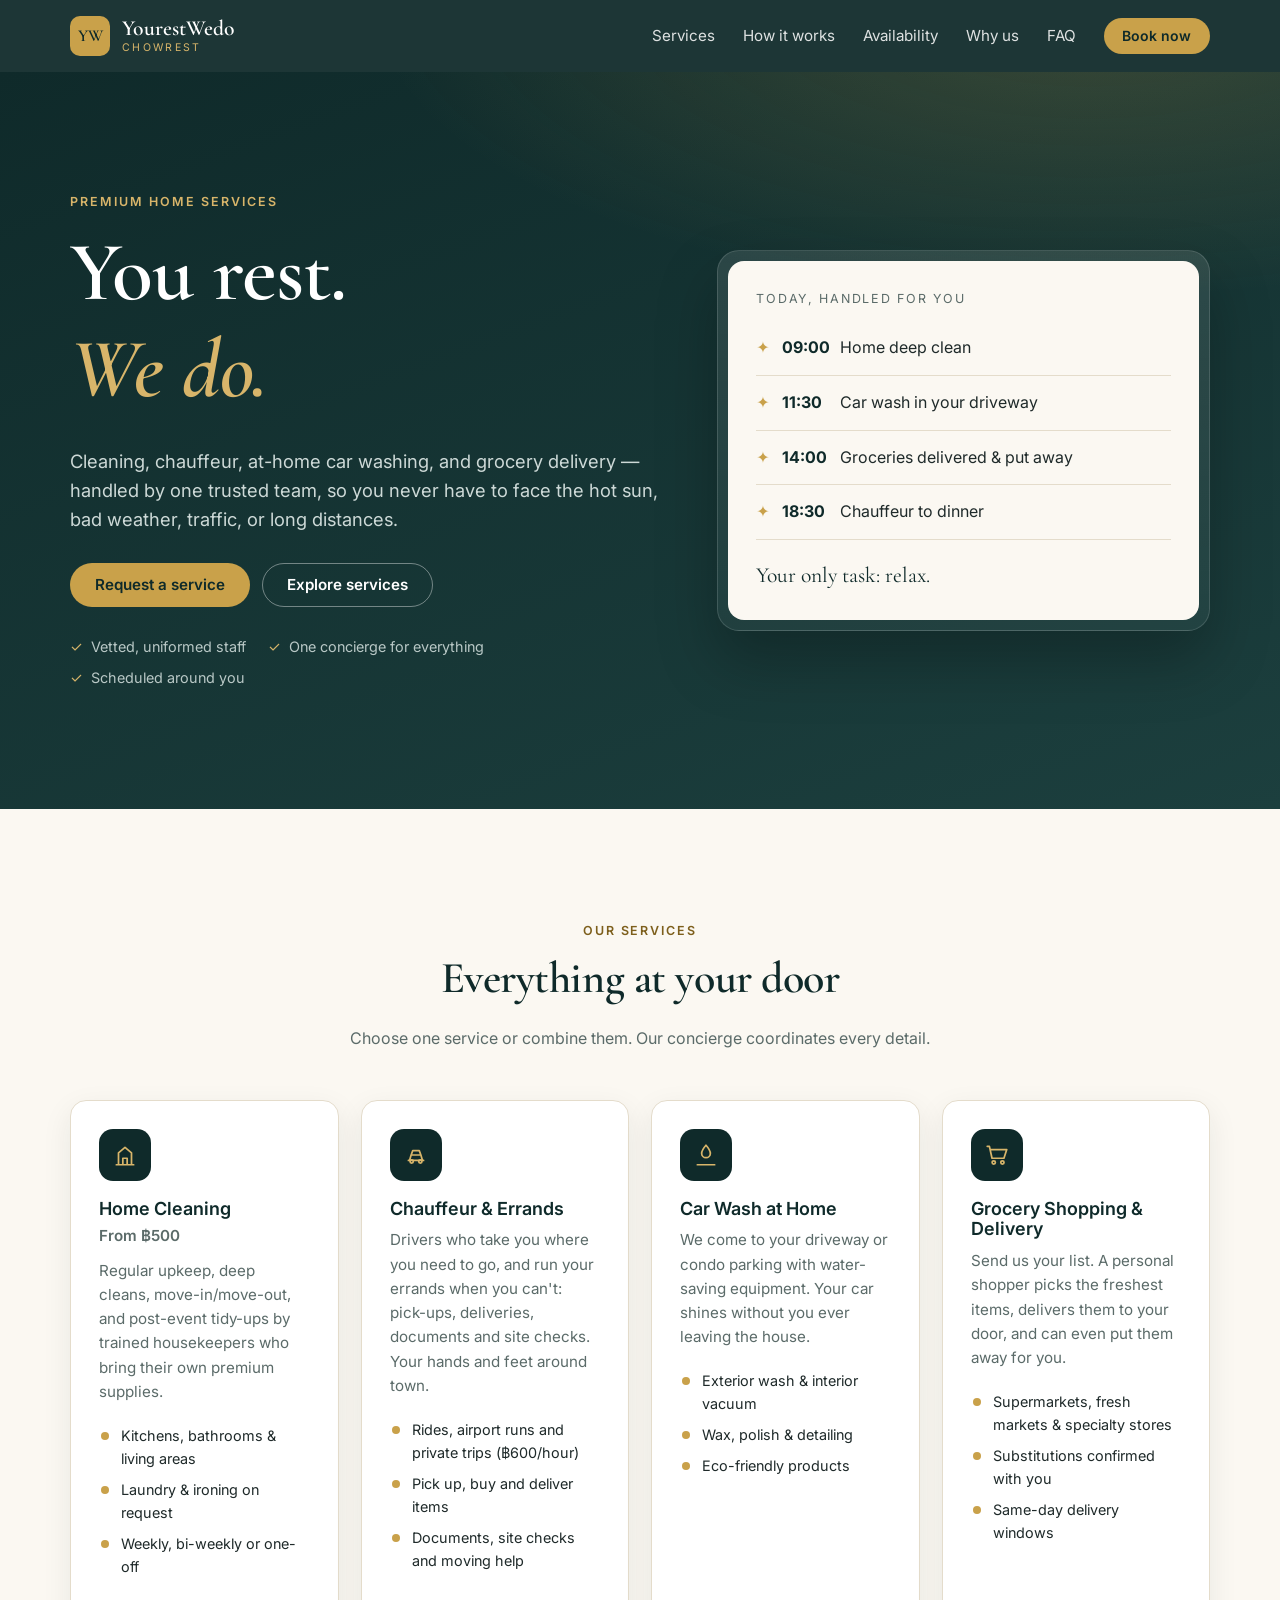
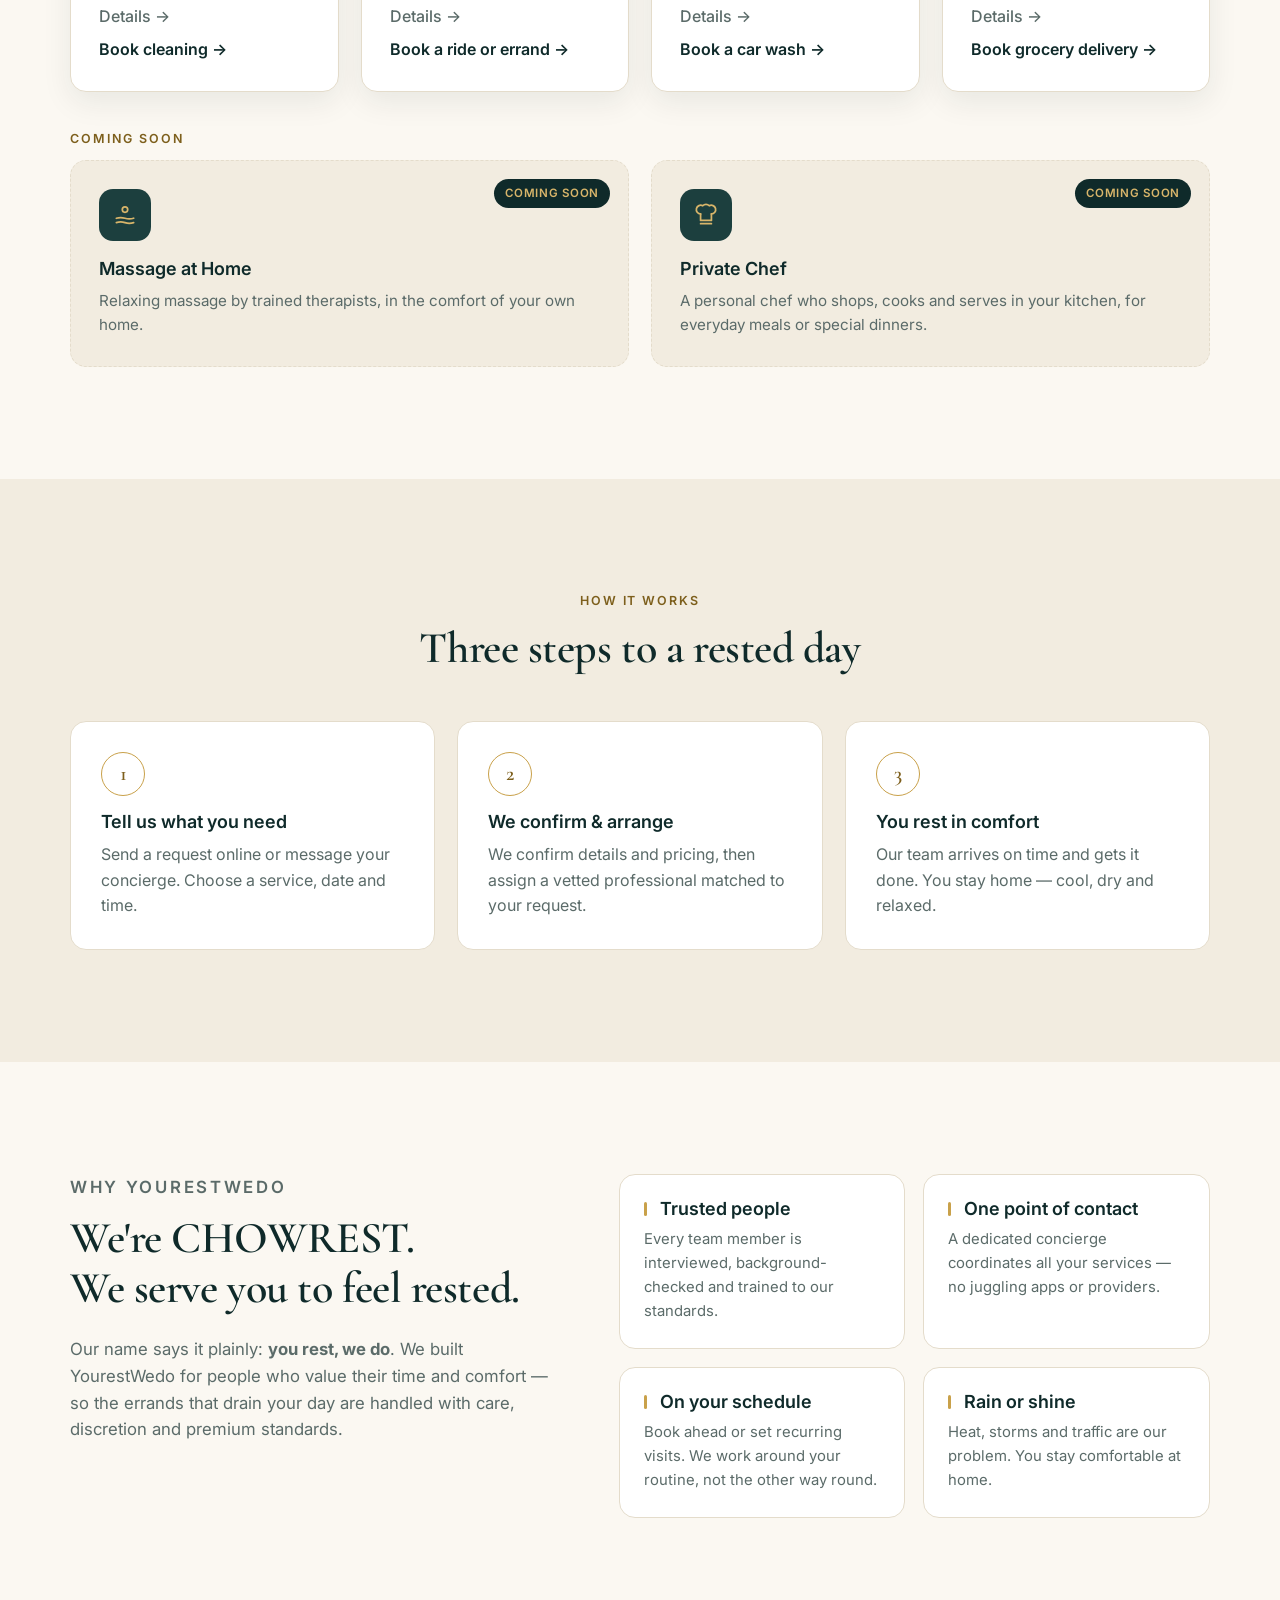
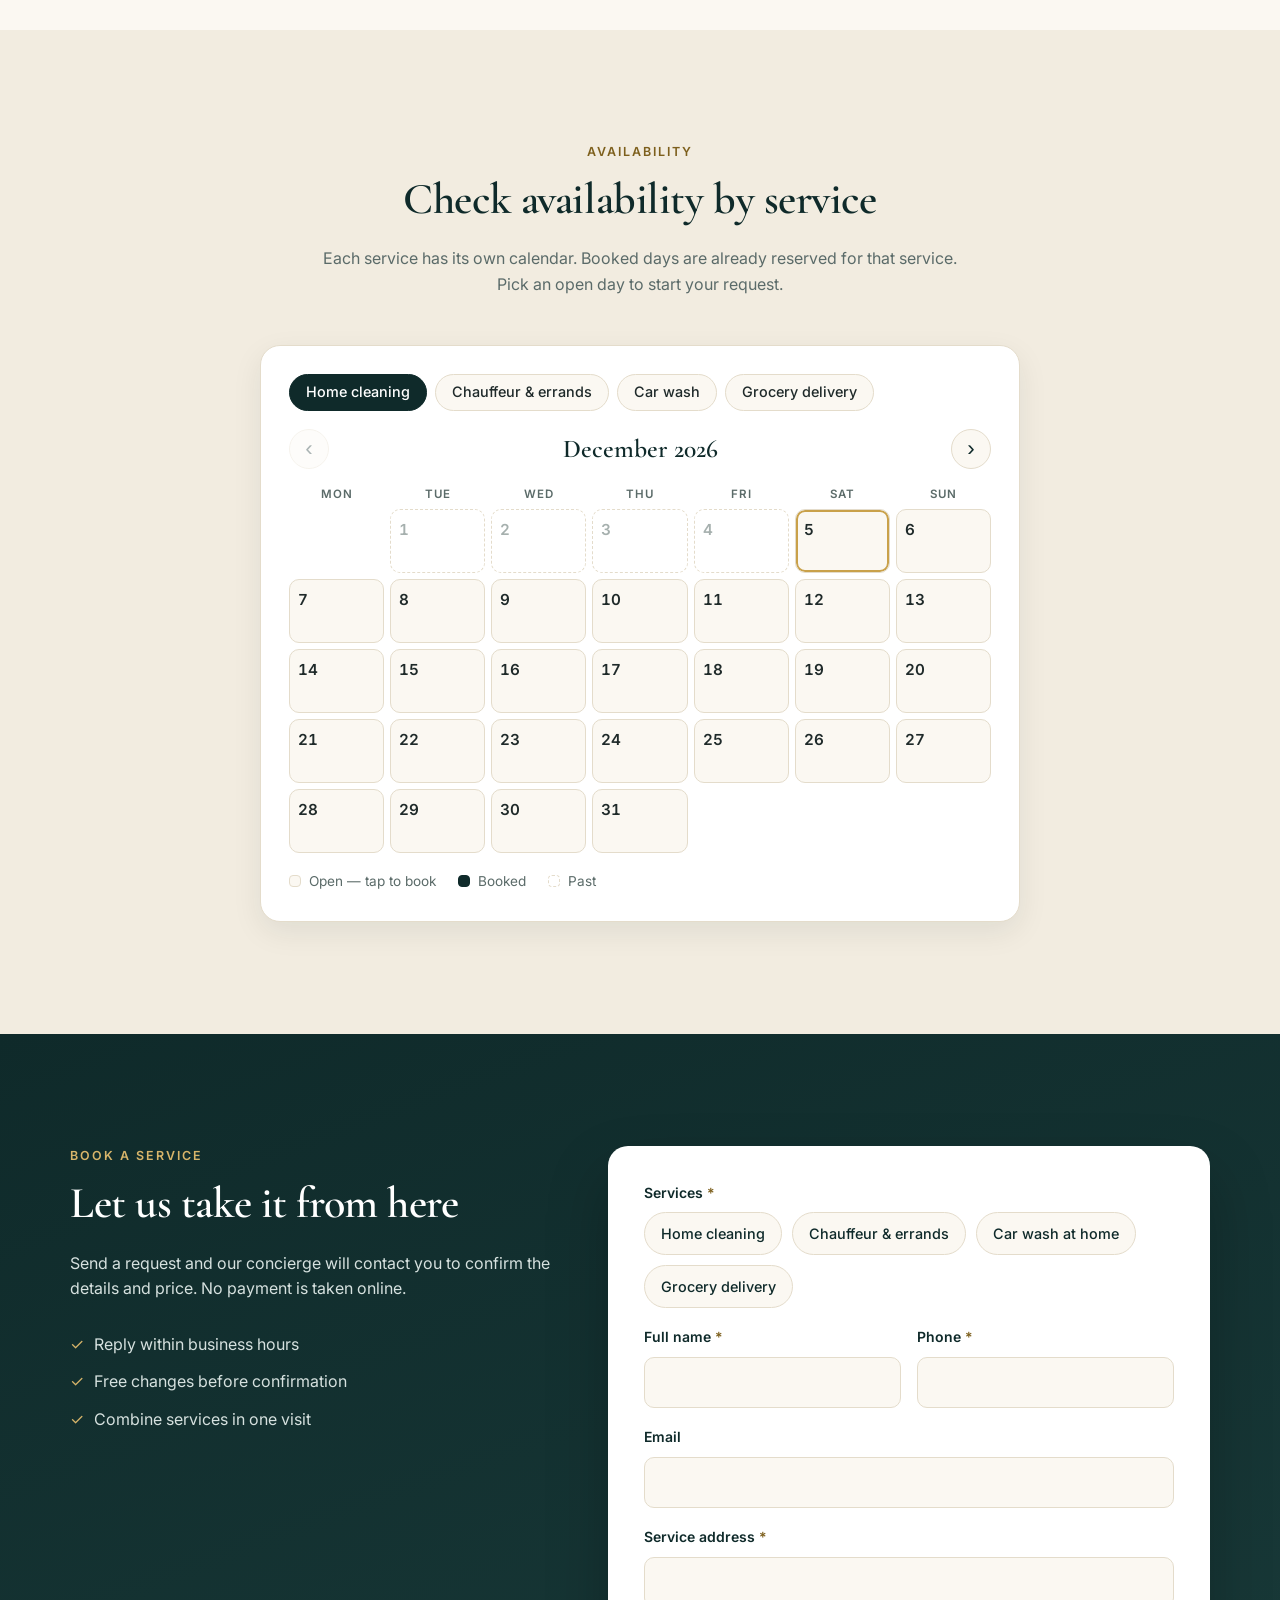
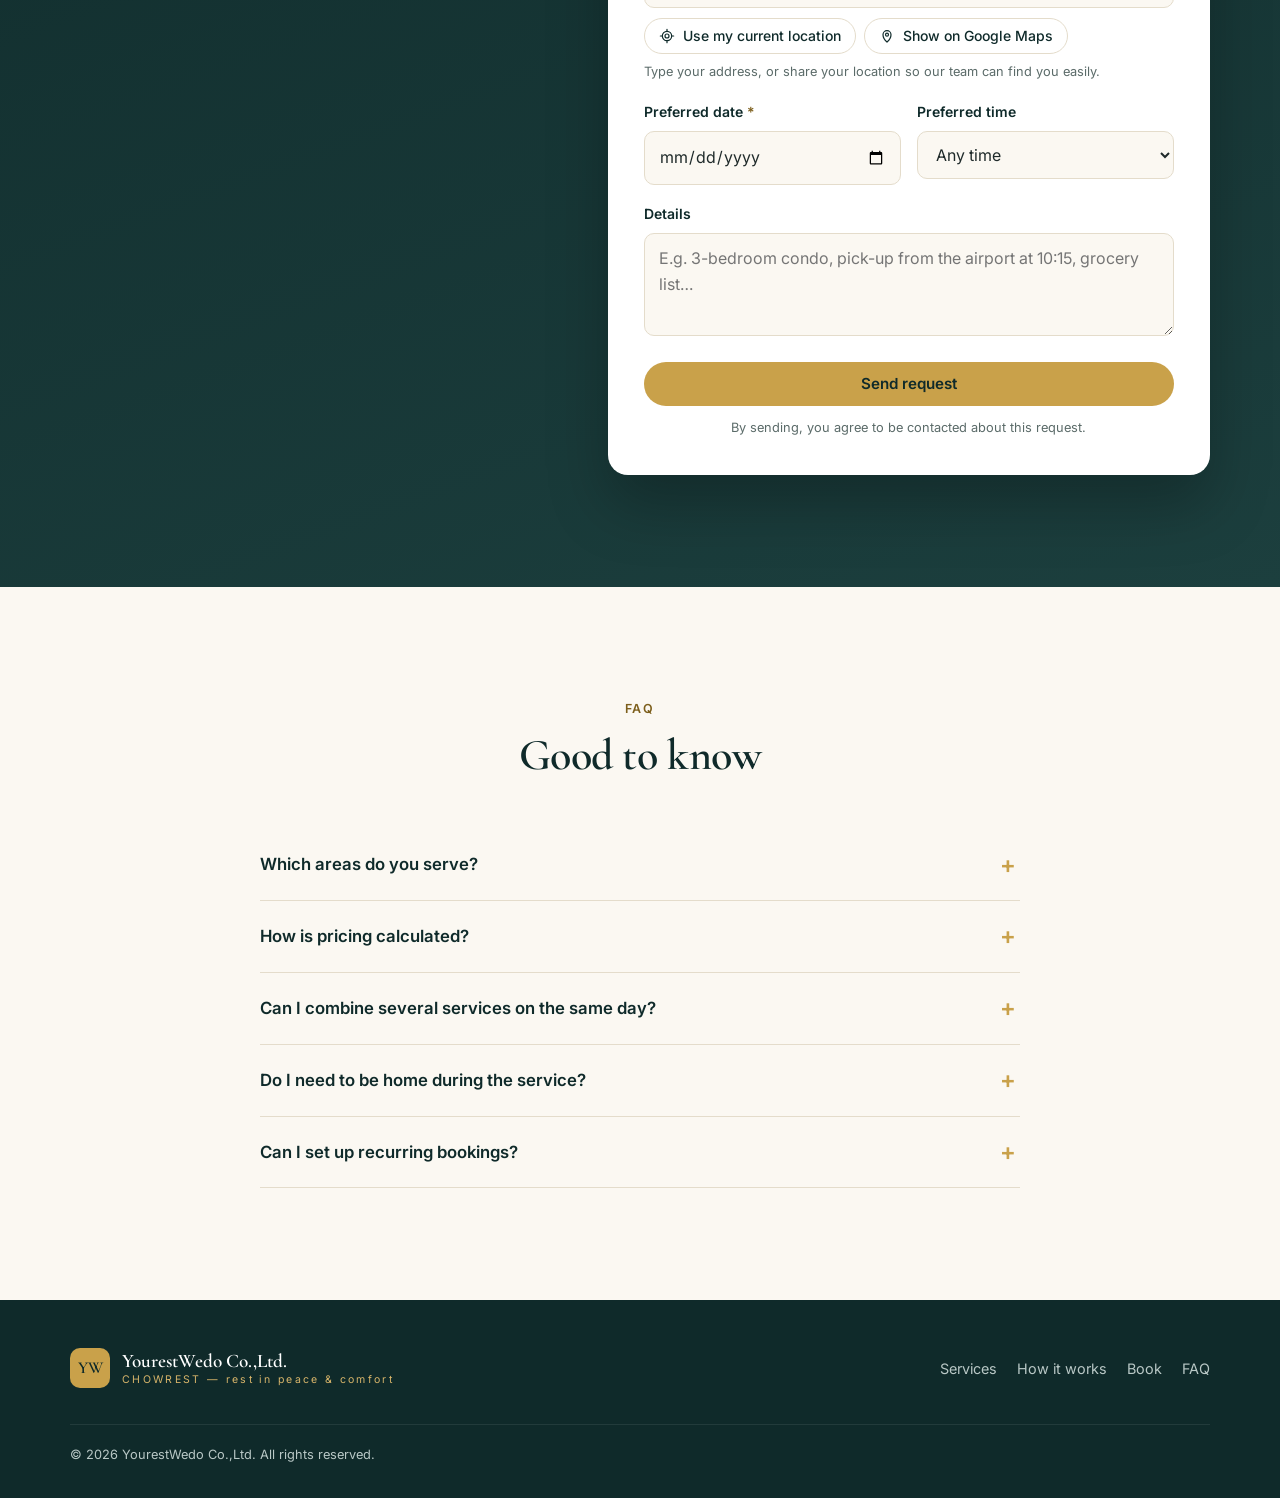
==== public/index.html @ abb39bef "Add a ฿300 minimum fare per errand trip Short trips now cost at least ฿300 in the distance calculato" ====
<!doctype html>
<html lang="en">
<head>
  <meta charset="utf-8">
  <meta name="viewport" content="width=device-width, initial-scale=1">
  <title>YourestWedo — Premium Home Services</title>
  <meta name="description" content="YourestWedo Co.,Ltd. — premium cleaning, chauffeur, at-home car washing, and grocery shopping & delivery. Rest in comfort while we do the rest.">
  <meta name="theme-color" content="#0f2a2a">
  <link rel="preconnect" href="https://fonts.googleapis.com">
  <link rel="preconnect" href="https://fonts.gstatic.com" crossorigin>
  <link href="https://fonts.googleapis.com/css2?family=Cormorant+Garamond:wght@500;600&family=Inter:wght@400;500;600&display=swap" rel="stylesheet">
  <link rel="stylesheet" href="styles.css">
  <link rel="icon" href="data:image/svg+xml,%3Csvg xmlns='http://www.w3.org/2000/svg' viewBox='0 0 64 64'%3E%3Crect width='64' height='64' rx='14' fill='%230f2a2a'/%3E%3Ctext x='32' y='43' font-family='Georgia,serif' font-size='30' text-anchor='middle' fill='%23d8b56a'%3EYW%3C/text%3E%3C/svg%3E">
</head>
<body>
  <a class="skip-link" href="#main">Skip to content</a>

  <header class="site-header" id="top">
    <div class="container header-inner">
      <a class="brand" href="#top" aria-label="YourestWedo home">
        <span class="brand-mark" aria-hidden="true">YW</span>
        <span class="brand-text">
          <span class="brand-name">YourestWedo</span>
          <span class="brand-tag">CHOWREST</span>
        </span>
      </a>
      <button class="nav-toggle" aria-expanded="false" aria-controls="site-nav">
        <span class="sr-only">Menu</span>
        <span class="bar"></span><span class="bar"></span><span class="bar"></span>
      </button>
      <nav class="site-nav" id="site-nav" aria-label="Main">
        <a href="#services">Services</a>
        <a href="#how">How it works</a>
        <a href="#calendar">Availability</a>
        <a href="#why">Why us</a>
        <a href="#faq">FAQ</a>
        <a class="btn btn-small" href="#book">Book now</a>
      </nav>
    </div>
  </header>

  <main id="main">
    <!-- Hero -->
    <section class="hero">
      <div class="container hero-inner">
        <div class="hero-copy">
          <p class="eyebrow">Premium home services</p>
          <h1>You rest.<br><em>We do.</em></h1>
          <p class="lead">Cleaning, chauffeur, at-home car washing, and grocery delivery — handled by one trusted team, so you never have to face the hot sun, bad weather, traffic, or long distances.</p>
          <div class="hero-actions">
            <a class="btn btn-gold" href="#book">Request a service</a>
            <a class="btn btn-ghost" href="#services">Explore services</a>
          </div>
          <ul class="hero-points">
            <li>Vetted, uniformed staff</li>
            <li>One concierge for everything</li>
            <li>Scheduled around you</li>
          </ul>
        </div>
        <div class="hero-card" aria-hidden="true">
          <div class="hero-card-inner">
            <p class="hc-label">Today, handled for you</p>
            <ul class="hc-list">
              <li><span class="hc-ico">✦</span><span><strong>09:00</strong> Home deep clean</span></li>
              <li><span class="hc-ico">✦</span><span><strong>11:30</strong> Car wash in your driveway</span></li>
              <li><span class="hc-ico">✦</span><span><strong>14:00</strong> Groceries delivered &amp; put away</span></li>
              <li><span class="hc-ico">✦</span><span><strong>18:30</strong> Chauffeur to dinner</span></li>
            </ul>
            <p class="hc-foot">Your only task: relax.</p>
          </div>
        </div>
      </div>
    </section>

    <!-- Services -->
    <section class="section" id="services">
      <div class="container">
        <header class="section-head">
          <p class="eyebrow">Our services</p>
          <h2>Everything at your door</h2>
          <p>Choose one service or combine them. Our concierge coordinates every detail.</p>
        </header>
        <div class="service-grid">
          <article class="service">
            <div class="service-icon" aria-hidden="true">
              <svg viewBox="0 0 24 24"><path d="M4 21h16M6 21V10l6-5 6 5v11M10 21v-6h4v6"/></svg>
            </div>
            <h3>Home Cleaning</h3>
            <p class="price-from">From ฿500</p>
            <p>Regular upkeep, deep cleans, move-in/move-out, and post-event tidy-ups by trained housekeepers who bring their own premium supplies.</p>
            <ul class="ticks">
              <li>Kitchens, bathrooms &amp; living areas</li>
              <li>Laundry &amp; ironing on request</li>
              <li>Weekly, bi-weekly or one-off</li>
            </ul>
            <div class="service-links"><a class="service-link" href="cleaning.html">Details →</a><a class="service-link" href="#book" data-service="cleaning">Book cleaning →</a></div>
          </article>

          <article class="service">
            <div class="service-icon" aria-hidden="true">
              <svg viewBox="0 0 24 24"><path d="M5 17h14M6 17l1.5-5h9L18 17M7.5 12 9 8h6l1.5 4"/><circle cx="8" cy="18" r="1.5"/><circle cx="16" cy="18" r="1.5"/></svg>
            </div>
            <h3>Chauffeur &amp; Errands</h3>
            <p>Drivers who take you where you need to go, and run your errands when you can't: pick-ups, deliveries, documents and site checks. Your hands and feet around town.</p>
            <ul class="ticks">
              <li>Rides, airport runs and private trips (฿600/hour)</li>
              <li>Pick up, buy and deliver items</li>
              <li>Documents, site checks and moving help</li>
            </ul>
            <div class="service-links"><a class="service-link" href="chauffeur.html">Details →</a><a class="service-link" href="#book" data-service="chauffeur">Book a ride or errand →</a></div>
          </article>

          <article class="service">
            <div class="service-icon" aria-hidden="true">
              <svg viewBox="0 0 24 24"><path d="M12 3s-4 4.5-4 7.5a4 4 0 0 0 8 0C16 7.5 12 3 12 3z"/><path d="M4 21h16"/></svg>
            </div>
            <h3>Car Wash at Home</h3>
            <p>We come to your driveway or condo parking with water-saving equipment. Your car shines without you ever leaving the house.</p>
            <ul class="ticks">
              <li>Exterior wash &amp; interior vacuum</li>
              <li>Wax, polish &amp; detailing</li>
              <li>Eco-friendly products</li>
            </ul>
            <div class="service-links"><a class="service-link" href="carwash.html">Details →</a><a class="service-link" href="#book" data-service="carwash">Book a car wash →</a></div>
          </article>

          <article class="service">
            <div class="service-icon" aria-hidden="true">
              <svg viewBox="0 0 24 24"><path d="M3 4h2l2.4 11h11L21 7H6.2"/><circle cx="9" cy="19" r="1.5"/><circle cx="17" cy="19" r="1.5"/></svg>
            </div>
            <h3>Grocery Shopping &amp; Delivery</h3>
            <p>Send us your list. A personal shopper picks the freshest items, delivers them to your door, and can even put them away for you.</p>
            <ul class="ticks">
              <li>Supermarkets, fresh markets &amp; specialty stores</li>
              <li>Substitutions confirmed with you</li>
              <li>Same-day delivery windows</li>
            </ul>
            <div class="service-links"><a class="service-link" href="grocery.html">Details →</a><a class="service-link" href="#book" data-service="grocery">Book grocery delivery →</a></div>
          </article>
        </div>

        <div class="soon">
          <h3 class="soon-title">Coming soon</h3>
          <div class="soon-grid">
            <article class="service service-soon">
              <span class="soon-badge">Coming soon</span>
              <div class="service-icon" aria-hidden="true">
                <svg viewBox="0 0 24 24"><path d="M4 15c3-1 5-1 8 0s5 1 8 0"/><path d="M4 19c3-1 5-1 8 0s5 1 8 0"/><circle cx="12" cy="7" r="2.5"/></svg>
              </div>
              <h3>Massage at Home</h3>
              <p>Relaxing massage by trained therapists, in the comfort of your own home.</p>
            </article>
            <article class="service service-soon">
              <span class="soon-badge">Coming soon</span>
              <div class="service-icon" aria-hidden="true">
                <svg viewBox="0 0 24 24"><path d="M7 11a4 4 0 1 1 2-7.5A4 4 0 0 1 15 3.5 4 4 0 1 1 17 11"/><path d="M7 11v6h10v-6"/><path d="M7 20h10"/></svg>
              </div>
              <h3>Private Chef</h3>
              <p>A personal chef who shops, cooks and serves in your kitchen, for everyday meals or special dinners.</p>
            </article>
          </div>
        </div>
      </div>
    </section>

    <!-- How it works -->
    <section class="section section-tint" id="how">
      <div class="container">
        <header class="section-head">
          <p class="eyebrow">How it works</p>
          <h2>Three steps to a rested day</h2>
        </header>
        <ol class="steps">
          <li>
            <span class="step-num">1</span>
            <h3>Tell us what you need</h3>
            <p>Send a request online or message your concierge. Choose a service, date and time.</p>
          </li>
          <li>
            <span class="step-num">2</span>
            <h3>We confirm &amp; arrange</h3>
            <p>We confirm details and pricing, then assign a vetted professional matched to your request.</p>
          </li>
          <li>
            <span class="step-num">3</span>
            <h3>You rest in comfort</h3>
            <p>Our team arrives on time and gets it done. You stay home — cool, dry and relaxed.</p>
          </li>
        </ol>
      </div>
    </section>

    <!-- Why us -->
    <section class="section" id="why">
      <div class="container why-inner">
        <div class="why-copy">
          <p class="eyebrow">Why YourestWedo</p>
          <h2>We're CHOWREST.<br>We serve you to feel rested.</h2>
          <p>Our name says it plainly: <strong>you rest, we do</strong>. We built YourestWedo for people who value their time and comfort — so the errands that drain your day are handled with care, discretion and premium standards.</p>
        </div>
        <ul class="why-grid">
          <li><h3>Trusted people</h3><p>Every team member is interviewed, background-checked and trained to our standards.</p></li>
          <li><h3>One point of contact</h3><p>A dedicated concierge coordinates all your services — no juggling apps or providers.</p></li>
          <li><h3>On your schedule</h3><p>Book ahead or set recurring visits. We work around your routine, not the other way round.</p></li>
          <li><h3>Rain or shine</h3><p>Heat, storms and traffic are our problem. You stay comfortable at home.</p></li>
        </ul>
      </div>
    </section>

    <!-- Cleaning availability -->
    <section class="section section-tint" id="calendar">
      <div class="container">
        <header class="section-head">
          <p class="eyebrow">Availability</p>
          <h2>Check availability by service</h2>
          <p>Each service has its own calendar. Booked days are already reserved for that service. Pick an open day to start your request.</p>
        </header>
        <div class="cal" id="cal">
          <div class="cal-tabs" role="tablist" aria-label="Choose a service">
            <button type="button" role="tab" class="cal-tab" data-cal-service="cleaning" aria-selected="true">Home cleaning</button>
            <button type="button" role="tab" class="cal-tab" data-cal-service="chauffeur" aria-selected="false">Chauffeur &amp; errands</button>
            <button type="button" role="tab" class="cal-tab" data-cal-service="carwash" aria-selected="false">Car wash</button>
            <button type="button" role="tab" class="cal-tab" data-cal-service="grocery" aria-selected="false">Grocery delivery</button>
          </div>
          <div class="cal-bar">
            <button class="cal-nav" type="button" id="cal-prev" aria-label="Previous month">‹</button>
            <h3 class="cal-title" id="cal-title" aria-live="polite">November 2026</h3>
            <button class="cal-nav" type="button" id="cal-next" aria-label="Next month">›</button>
          </div>
          <div class="cal-grid cal-dow" aria-hidden="true">
            <span>Mon</span><span>Tue</span><span>Wed</span><span>Thu</span><span>Fri</span><span>Sat</span><span>Sun</span>
          </div>
          <div class="cal-grid" id="cal-days" role="group" aria-labelledby="cal-title"></div>
          <ul class="cal-legend">
            <li><span class="dot dot-open"></span>Open — tap to book</li>
            <li><span class="dot dot-booked"></span>Booked</li>
            <li><span class="dot dot-past"></span>Past</li>
          </ul>
        </div>
      </div>
    </section>

    <!-- Booking -->
    <section class="section section-dark" id="book">
      <div class="container book-inner">
        <div class="book-copy">
          <p class="eyebrow">Book a service</p>
          <h2>Let us take it from here</h2>
          <p>Send a request and our concierge will contact you to confirm the details and price. No payment is taken online.</p>
          <ul class="book-points">
            <li>Reply within business hours</li>
            <li>Free changes before confirmation</li>
            <li>Combine services in one visit</li>
          </ul>
        </div>

        <form class="book-form" id="book-form" novalidate>
          <fieldset id="service-group">
            <legend>Services <span class="req" aria-hidden="true">*</span></legend>
            <div class="chips">
              <label class="chip"><input type="checkbox" name="service" value="cleaning"><span>Home cleaning</span></label>
              <label class="chip"><input type="checkbox" name="service" value="chauffeur"><span>Chauffeur &amp; errands</span></label>
              <label class="chip"><input type="checkbox" name="service" value="carwash"><span>Car wash at home</span></label>
              <label class="chip"><input type="checkbox" name="service" value="grocery"><span>Grocery delivery</span></label>
            </div>
            <p class="field-error" id="err-service" data-error-for="service" hidden>Please choose at least one service.</p>
          </fieldset>

          <fieldset class="clean-details route-details" id="route-details" hidden>
            <legend>Errand route and price</legend>
            <p class="field-help">Pin where we pick up (A) and where we drop off (B). The price is ฿200 service + ฿12 per km, counted only from your pickup point to the drop-off, with a minimum of ฿300 per trip. Optional: skip this for private trips or if you're not sure yet.</p>
            <div class="calc calc-form">
              <div class="calc-map" data-calc="map" role="application" aria-label="Map for choosing pickup and drop-off points"></div>
              <div class="calc-panel">
                <div class="calc-modes" role="group" aria-label="Which point to set">
                  <button type="button" class="calc-mode" data-calc-mode="pickup" aria-pressed="true"><span class="calc-dot pickup">A</span> Pickup</button>
                  <button type="button" class="calc-mode" data-calc-mode="drop" aria-pressed="false"><span class="calc-dot drop">B</span> Drop-off</button>
                </div>
                <div class="calc-search">
                  <input data-calc="search" type="search" aria-label="Search for a place" placeholder="Search a place, e.g. Chaweng Beach" autocomplete="off">
                  <button type="button" data-calc="search-btn">Search</button>
                </div>
                <button type="button" class="loc-btn calc-locate" data-calc="locate">Use my location as pickup</button>
                <dl class="calc-points">
                  <dt>A Pickup</dt><dd data-calc="pickup">Not set</dd>
                  <dt>B Drop-off</dt><dd data-calc="drop">Not set</dd>
                </dl>
                <p class="calc-status" data-calc="status" role="status" aria-live="polite"></p>
                <div class="calc-result" data-calc="result" hidden>
                  <span class="calc-distance" data-calc="distance"></span>
                  <span class="calc-price" data-calc="price"></span>
                </div>
              </div>
            </div>
            <input type="hidden" name="route" value="">
          </fieldset>
          <fieldset class="clean-details" id="clean-details" hidden>
            <legend>Cleaning details</legend>
            <p class="field-help">Tell us about your place so we can estimate the price before we visit.</p>
            <div class="row">
              <div class="field">
                <label for="prop-type">Property type <span class="req" aria-hidden="true">*</span></label>
                <select id="prop-type" name="propType">
                  <option value="">Choose…</option>
                  <option value="house">House or villa</option>
                  <option value="condo">Condo</option>
                  <option value="room">Rental room or dorm room</option>
                  <option value="other">Other</option>
                </select>
                <p class="field-error" id="err-propType" data-error-for="propType" hidden>Please choose the property type.</p>
              </div>
              <div class="field">
                <label for="area">Usable area (m²)</label>
                <input id="area" name="area" type="number" inputmode="numeric" min="5" max="5000" step="1" placeholder="If you know it">
                <p class="field-error" id="err-area" data-error-for="area" hidden>Please enter an area between 5 and 5,000 m².</p>
              </div>
            </div>
            <div class="row">
              <div class="field">
                <label for="bedrooms">Bedrooms <span class="req" aria-hidden="true">*</span></label>
                <input id="bedrooms" name="bedrooms" type="number" inputmode="numeric" min="0" max="20" step="1">
                <p class="field-error" id="err-bedrooms" data-error-for="bedrooms" hidden>Please enter the number of bedrooms (0–20).</p>
              </div>
              <div class="field">
                <label for="bathrooms">Bathrooms <span class="req" aria-hidden="true">*</span></label>
                <input id="bathrooms" name="bathrooms" type="number" inputmode="numeric" min="0" max="20" step="1">
                <p class="field-error" id="err-bathrooms" data-error-for="bathrooms" hidden>Please enter the number of bathrooms (0–20).</p>
              </div>
            </div>
            <p class="estimate" id="estimate" aria-live="polite" hidden></p>
            <div class="field">
              <label for="photos">Photos of the place</label>
              <p class="field-help" id="photos-help">Add up to 4 photos (living area, kitchen, bathrooms, any heavy stains) so we can estimate the price more accurately.</p>
              <label class="photo-drop" for="photos">
                <svg viewBox="0 0 24 24" aria-hidden="true"><rect x="3" y="5" width="18" height="15" rx="2"/><circle cx="12" cy="12.5" r="3.5"/><path d="M8 5l1.5-2h5L16 5"/></svg>
                <span>Add photos</span>
              </label>
              <input id="photos" class="photo-input" type="file" accept="image/*" multiple aria-describedby="photos-help">
              <ul class="photo-list" id="photo-list" aria-label="Selected photos"></ul>
              <p class="field-error" id="err-photos" data-error-for="photos" hidden></p>
            </div>
          </fieldset>

          <div class="row">
            <div class="field">
              <label for="name">Full name <span class="req" aria-hidden="true">*</span></label>
              <input id="name" name="name" type="text" autocomplete="name" required>
              <p class="field-error" id="err-name" data-error-for="name" hidden>Please enter your name.</p>
            </div>
            <div class="field">
              <label for="phone">Phone <span class="req" aria-hidden="true">*</span></label>
              <input id="phone" name="phone" type="tel" autocomplete="tel" inputmode="tel" required>
              <p class="field-error" id="err-phone" data-error-for="phone" hidden>Please enter a valid phone number.</p>
            </div>
          </div>

          <div class="field">
            <label for="email">Email</label>
            <input id="email" name="email" type="email" autocomplete="email">
            <p class="field-error" id="err-email" data-error-for="email" hidden>Please enter a valid email address.</p>
          </div>

          <div class="field">
            <label for="address">Service address <span class="req" aria-hidden="true">*</span></label>
            <input id="address" name="address" type="text" autocomplete="street-address" required aria-describedby="address-help">
            <div class="loc-actions">
              <button type="button" class="loc-btn" id="loc-use">
                <svg viewBox="0 0 24 24" aria-hidden="true"><circle cx="12" cy="12" r="3"/><path d="M12 2v3M12 19v3M2 12h3M19 12h3"/><circle cx="12" cy="12" r="7"/></svg>
                Use my current location
              </button>
              <button type="button" class="loc-btn" id="loc-find">
                <svg viewBox="0 0 24 24" aria-hidden="true"><path d="M12 21s-6-5.3-6-11a6 6 0 0 1 12 0c0 5.7-6 11-6 11z"/><circle cx="12" cy="10" r="2.2"/></svg>
                Show on Google Maps
              </button>
            </div>
            <p class="field-help" id="address-help">Type your address, or share your location so our team can find you easily.</p>
            <p class="loc-status" id="loc-status" role="status" aria-live="polite" hidden></p>
            <div class="loc-map" id="loc-map" hidden>
              <iframe id="loc-frame" title="Map of the service address" loading="lazy" referrerpolicy="no-referrer-when-downgrade"></iframe>
              <a id="loc-link" href="#" target="_blank" rel="noopener">Open in Google Maps ↗</a>
            </div>
            <input type="hidden" id="lat" name="lat">
            <input type="hidden" id="lng" name="lng">
            <p class="field-error" id="err-address" data-error-for="address" hidden>Please enter the address or use your current location.</p>
          </div>

          <div class="row">
            <div class="field">
              <label for="date">Preferred date <span class="req" aria-hidden="true">*</span></label>
              <input id="date" name="date" type="date" required>
              <p class="field-error" id="err-date" data-error-for="date" hidden>Please choose a date from today onward.</p>
              <p class="field-error" id="err-date-booked" data-error-for="date-booked" hidden>This day is fully booked. Please choose another date.</p>
            </div>
            <div class="field">
              <label for="time">Preferred time</label>
              <select id="time" name="time">
                <option value="">Any time</option>
                <option>Morning (08:00–12:00)</option>
                <option>Afternoon (12:00–16:00)</option>
                <option>Evening (16:00–20:00)</option>
              </select>
            </div>
          </div>

          <div class="field">
            <label for="notes">Details</label>
            <textarea id="notes" name="notes" rows="3" placeholder="E.g. 3-bedroom condo, pick-up from the airport at 10:15, grocery list…"></textarea>
          </div>

          <div class="hp" aria-hidden="true">
            <label for="website">Leave this field empty</label>
            <input id="website" name="website" type="text" tabindex="-1" autocomplete="off">
          </div>
          <p class="form-status" id="form-status" role="alert" hidden></p>
          <button class="btn btn-gold btn-block" type="submit" id="book-submit">Send request</button>
          <p class="form-note">By sending, you agree to be contacted about this request.</p>
        </form>

        <div class="book-success" id="book-success" hidden tabindex="-1">
          <h3>Thank you — request received.</h3>
          <p>Here's a summary of what you sent. Our concierge will contact you to confirm.</p>
          <dl id="book-summary"></dl>
          <button class="btn btn-ghost-light" type="button" id="book-again">Make another request</button>
        </div>
      </div>
    </section>

    <!-- FAQ -->
    <section class="section" id="faq">
      <div class="container narrow">
        <header class="section-head">
          <p class="eyebrow">FAQ</p>
          <h2>Good to know</h2>
        </header>
        <div class="faq">
          <details>
            <summary>Which areas do you serve?</summary>
            <p>We currently serve selected city and suburban areas. Send a request with your address and we'll confirm coverage right away.</p>
          </details>
          <details>
            <summary>How is pricing calculated?</summary>
            <p>Pricing depends on the service, size of the job and duration. Home cleaning starts from ฿500 for a rental room, ฿700 for a condo and ฿1,000 for a 2-bedroom house. See the <a href="cleaning.html#prices">cleaning prices</a>. We confirm an exact price with you before anything is scheduled.</p>
          </details>
          <details>
            <summary>Can I combine several services on the same day?</summary>
            <p>Yes. Pick as many services as you like in one request — your concierge will coordinate the timing.</p>
          </details>
          <details>
            <summary>Do I need to be home during the service?</summary>
            <p>Not always. For cleaning, car washing and grocery put-away, we can arrange secure access with you in advance.</p>
          </details>
          <details>
            <summary>Can I set up recurring bookings?</summary>
            <p>Absolutely. Weekly or bi-weekly cleaning, regular grocery runs and standing chauffeur schedules are all available.</p>
          </details>
        </div>
      </div>
    </section>
  </main>

  <footer class="site-footer">
    <div class="container footer-inner">
      <div>
        <a class="brand brand-footer" href="#top">
          <span class="brand-mark" aria-hidden="true">YW</span>
          <span class="brand-text">
            <span class="brand-name">YourestWedo Co.,Ltd.</span>
            <span class="brand-tag">CHOWREST — rest in peace &amp; comfort</span>
          </span>
        </a>
      </div>
      <nav class="footer-nav" aria-label="Footer">
        <a href="#services">Services</a>
        <a href="#how">How it works</a>
        <a href="#book">Book</a>
        <a href="#faq">FAQ</a>
      </nav>
      <p class="copyright">© <span id="year">2026</span> YourestWedo Co.,Ltd. All rights reserved.</p>
    </div>
  </footer>

  <script src="errand-calc.js"></script>
  <script src="script.js"></script>
</body>
</html>
---- public/styles.css ----
:root {
  --ink: #0f2a2a;
  --ink-2: #1c3f3e;
  --text: #1f2a2a;
  --muted: #5b6b69;
  --bg: #fbf8f2;
  --surface: #ffffff;
  --tint: #f2ece0;
  --gold: #c9a14a;
  --gold-2: #d8b56a;
  --gold-text: #7d5f1c; /* gold for text on light backgrounds (5:1+) */
  --line: #e4dccb;
  --danger: #b3261e;
  --radius: 16px;
  --shadow: 0 10px 30px rgba(15, 42, 42, 0.08);
  --serif: "Cormorant Garamond", Georgia, "Times New Roman", serif;
  --sans: "Inter", system-ui, -apple-system, "Segoe UI", Roboto, sans-serif;
}

*, *::before, *::after { box-sizing: border-box; }
html { scroll-behavior: smooth; scroll-padding-top: 80px; }
@media (prefers-reduced-motion: reduce) { html { scroll-behavior: auto; } }

body {
  margin: 0;
  font-family: var(--sans);
  font-size: 16px;
  line-height: 1.6;
  color: var(--text);
  background: var(--bg);
  -webkit-font-smoothing: antialiased;
}

img, svg { display: block; max-width: 100%; }
a { color: inherit; }
h1, h2, h3 { line-height: 1.15; margin: 0 0 .5em; color: var(--ink); }
h1, h2 { font-family: var(--serif); font-weight: 600; letter-spacing: -.01em; }
h2 { font-size: clamp(2rem, 4vw, 2.75rem); }
h3 { font-size: 1.125rem; font-weight: 600; }
p { margin: 0 0 1em; }

.container { width: min(1140px, 100% - 32px); margin-inline: auto; }
.narrow { width: min(760px, 100% - 32px); }

.sr-only { position: absolute; width: 1px; height: 1px; overflow: hidden; clip: rect(0 0 0 0); white-space: nowrap; }
.skip-link { position: absolute; left: 16px; top: -48px; background: var(--ink); color: #fff; padding: 8px 14px; border-radius: 8px; z-index: 100; }
.skip-link:focus { top: 12px; }

:focus-visible { outline: 3px solid var(--gold); outline-offset: 2px; }

.eyebrow {
  font-size: .78rem; font-weight: 600; letter-spacing: .16em; text-transform: uppercase;
  color: var(--gold-text); margin-bottom: .75rem;
}

/* Buttons */
.btn {
  display: inline-flex; align-items: center; justify-content: center; gap: .5rem;
  padding: .85rem 1.5rem; border-radius: 999px; border: 1px solid transparent;
  font: 600 .95rem/1 var(--sans); text-decoration: none; cursor: pointer;
  transition: transform .15s ease, background-color .2s ease, color .2s ease, border-color .2s ease;
}
.btn:hover { transform: translateY(-1px); }
.btn-gold { background: var(--gold); color: var(--ink); }
.btn-gold:hover { background: var(--gold-2); }
.btn-ghost { border-color: rgba(255,255,255,.4); color: #fff; }
.btn-ghost:hover { border-color: #fff; }
.btn-ghost-light { border-color: rgba(255,255,255,.4); color: #fff; background: transparent; }
.btn-small { padding: .6rem 1.1rem; font-size: .875rem; }
.btn-block { width: 100%; }

/* Header */
.site-header {
  position: sticky; top: 0; z-index: 50;
  background: rgba(15, 42, 42, .94);
  backdrop-filter: saturate(140%) blur(8px);
  color: #fff;
}
.header-inner { display: flex; align-items: center; justify-content: space-between; height: 72px; }
.brand { display: flex; align-items: center; gap: .75rem; text-decoration: none; }
.brand-mark {
  display: grid; place-items: center; width: 40px; height: 40px; border-radius: 10px;
  background: var(--gold); color: var(--ink); font: 600 1.05rem/1 var(--serif);
}
.brand-text { display: flex; flex-direction: column; line-height: 1.1; }
.brand-name { font: 600 1.35rem/1 var(--serif); }
.brand-tag { font-size: .66rem; letter-spacing: .22em; color: var(--gold-2); margin-top: 3px; }

.site-nav { display: flex; align-items: center; gap: 1.75rem; }
.site-nav a:not(.btn) { text-decoration: none; font-size: .95rem; opacity: .85; }
.site-nav a:not(.btn):hover { opacity: 1; }
.site-nav .btn { color: var(--ink); background: var(--gold); }

.nav-toggle { display: none; background: none; border: 0; padding: 10px; cursor: pointer; }
.nav-toggle .bar { display: block; width: 22px; height: 2px; background: #fff; margin: 4px 0; transition: transform .2s, opacity .2s; }
.nav-toggle[aria-expanded="true"] .bar:nth-of-type(2) { transform: translateY(6px) rotate(45deg); }
.nav-toggle[aria-expanded="true"] .bar:nth-of-type(3) { opacity: 0; }
.nav-toggle[aria-expanded="true"] .bar:nth-of-type(4) { transform: translateY(-6px) rotate(-45deg); }

@media (max-width: 820px) {
  .nav-toggle { display: block; }
  .site-nav {
    position: absolute; top: 72px; left: 0; right: 0;
    flex-direction: column; align-items: stretch; gap: 0;
    background: var(--ink); padding: 8px 16px 20px;
    display: none;
  }
  .site-nav.open { display: flex; }
  .site-nav a:not(.btn) { padding: 14px 4px; border-bottom: 1px solid rgba(255,255,255,.08); }
  .site-nav .btn { margin-top: 14px; }
}

/* Hero */
.hero {
  background:
    radial-gradient(1200px 500px at 85% -10%, rgba(201,161,74,.22), transparent 60%),
    linear-gradient(160deg, var(--ink) 0%, var(--ink-2) 100%);
  color: #e9efee;
  padding: clamp(64px, 10vw, 120px) 0;
}
.hero-inner { display: grid; grid-template-columns: 1.2fr 1fr; gap: 56px; align-items: center; }
.hero h1 { color: #fff; font-size: clamp(3rem, 8vw, 5.25rem); margin-bottom: .35em; }
.hero h1 em { color: var(--gold-2); font-style: italic; }
.lead { font-size: 1.15rem; max-width: 36em; color: #cdd9d7; }
.hero-actions { display: flex; flex-wrap: wrap; gap: 12px; margin: 28px 0; }
.hero-points { list-style: none; padding: 0; margin: 0; display: flex; flex-wrap: wrap; gap: 8px 22px; font-size: .9rem; color: #b9c8c6; }
.hero-points li::before { content: "✓"; color: var(--gold-2); margin-right: 8px; }

.hero-card {
  background: linear-gradient(180deg, rgba(255,255,255,.1), rgba(255,255,255,.04));
  border: 1px solid rgba(255,255,255,.14); border-radius: 22px; padding: 10px;
  box-shadow: 0 30px 60px rgba(0,0,0,.25);
}
.hero-card-inner { background: var(--bg); border-radius: 16px; padding: 28px; color: var(--text); }
.hc-label { font-size: .78rem; letter-spacing: .14em; text-transform: uppercase; color: var(--muted); }
.hc-list { list-style: none; padding: 0; margin: 0 0 18px; }
.hc-list li { display: flex; gap: 12px; padding: 14px 0; border-bottom: 1px solid var(--line); }
.hc-list strong { display: inline-block; min-width: 3.4em; color: var(--ink); }
.hc-ico { color: var(--gold); }
.hc-foot { font-family: var(--serif); font-size: 1.35rem; color: var(--ink); margin: 0; }

@media (max-width: 900px) {
  .hero-inner { grid-template-columns: 1fr; gap: 40px; }
}

/* Sections */
.section { padding: clamp(64px, 9vw, 112px) 0; }
.section-tint { background: var(--tint); }
.section-head { text-align: center; max-width: 640px; margin: 0 auto 48px; }
.section-head p:last-child { color: var(--muted); }

/* Services */
.service-grid { display: grid; grid-template-columns: repeat(auto-fit, minmax(250px, 1fr)); gap: 22px; }
.service {
  background: var(--surface); border: 1px solid var(--line); border-radius: var(--radius);
  padding: 28px; display: flex; flex-direction: column; box-shadow: var(--shadow);
  transition: transform .2s ease, box-shadow .2s ease;
}
.service:hover { transform: translateY(-3px); box-shadow: 0 16px 40px rgba(15,42,42,.12); }
.service-icon { width: 52px; height: 52px; border-radius: 14px; background: var(--ink); display: grid; place-items: center; margin-bottom: 18px; }
.service-icon svg { width: 26px; height: 26px; fill: none; stroke: var(--gold-2); stroke-width: 1.6; stroke-linecap: round; stroke-linejoin: round; }
.service p { color: var(--muted); font-size: .95rem; }
.ticks { list-style: none; padding: 0; margin: 0 0 22px; font-size: .9rem; }
.ticks li { padding: 4px 0 4px 22px; position: relative; }
.ticks li::before { content: ""; position: absolute; left: 2px; top: 12px; width: 8px; height: 8px; border-radius: 50%; background: var(--gold); }
.service-link { margin-top: auto; font-weight: 600; color: var(--ink); text-decoration: none; }
.service-link:hover { color: var(--gold-text); }

/* Steps */
.steps { list-style: none; padding: 0; margin: 0; display: grid; grid-template-columns: repeat(3, 1fr); gap: 22px; counter-reset: none; }
.steps li { background: var(--surface); border-radius: var(--radius); padding: 30px; border: 1px solid var(--line); }
.steps p { color: var(--muted); margin: 0; }
.step-num {
  display: grid; place-items: center; width: 44px; height: 44px; border-radius: 50%;
  border: 1px solid var(--gold); color: var(--gold-text); font: 600 1.3rem/1 var(--serif); margin-bottom: 16px;
}
@media (max-width: 820px) { .steps { grid-template-columns: 1fr; } }

/* Why */
.why-inner { display: grid; grid-template-columns: 1fr 1.2fr; gap: 56px; align-items: start; }
.why-copy p { color: var(--muted); font-size: 1.05rem; }
.why-grid { list-style: none; padding: 0; margin: 0; display: grid; grid-template-columns: 1fr 1fr; gap: 18px; }
.why-grid li { padding: 24px; border-radius: var(--radius); background: var(--surface); border: 1px solid var(--line); }
.why-grid li h3 { position: relative; padding-left: 16px; }
.why-grid li h3::before { content: ""; position: absolute; left: 0; top: .2em; bottom: .2em; width: 3px; border-radius: 2px; background: var(--gold); }
.why-grid p { color: var(--muted); font-size: .93rem; margin: 0; }
@media (max-width: 900px) { .why-inner { grid-template-columns: 1fr; gap: 32px; } }
@media (max-width: 560px) { .why-grid { grid-template-columns: 1fr; } }

/* Booking */
.section-dark { background: linear-gradient(160deg, var(--ink), var(--ink-2)); color: #d6e1df; }
.section-dark h2, .section-dark h3 { color: #fff; }
.book-inner { display: grid; grid-template-columns: 1fr 1.25fr; gap: 56px; align-items: start; }
.book-points { list-style: none; padding: 0; margin: 24px 0 0; }
.book-points li { padding: 6px 0; }
.book-points li::before { content: "✓"; color: var(--gold-2); margin-right: 10px; }
@media (max-width: 900px) { .book-inner { grid-template-columns: 1fr; gap: 32px; } }

.book-form, .book-success {
  background: var(--surface); color: var(--text); border-radius: 20px; padding: clamp(22px, 4vw, 36px);
  box-shadow: 0 30px 60px rgba(0,0,0,.25);
}
.book-success { color: var(--text); }
.book-success h3 { color: var(--ink); font-family: var(--serif); font-size: 1.8rem; }
.book-success .btn-ghost-light { border-color: var(--ink); color: var(--ink); margin-top: 8px; }
.book-success dl { display: grid; grid-template-columns: max-content 1fr; gap: 8px 18px; margin: 0 0 20px; font-size: .95rem; }
.book-success dt { color: var(--muted); }
.book-success dd { margin: 0; word-break: break-word; }

fieldset { border: 0; padding: 0; margin: 0 0 18px; }
legend, label { display: block; font-size: .875rem; font-weight: 600; color: var(--ink); margin-bottom: 8px; padding: 0; }
.req { color: var(--gold-text); }
.row { display: grid; grid-template-columns: 1fr 1fr; gap: 16px; }
@media (max-width: 560px) { .row { grid-template-columns: 1fr; gap: 0; } }
.field { margin-bottom: 18px; }
input, select, textarea {
  width: 100%; font: inherit; font-size: 1rem; color: var(--text);
  background: var(--bg); border: 1px solid var(--line); border-radius: 10px; padding: 12px 14px;
  transition: border-color .15s, box-shadow .15s;
}
input:focus, select:focus, textarea:focus { outline: none; border-color: var(--gold); box-shadow: 0 0 0 3px rgba(201,161,74,.25); }
input[aria-invalid="true"] { border-color: var(--danger); }
textarea { resize: vertical; }

.chips { display: flex; flex-wrap: wrap; gap: 10px; }
.chip { margin: 0; cursor: pointer; font-weight: 500; }
.chip input { position: absolute; opacity: 0; width: 1px; height: 1px; }
.chip span {
  display: inline-block; padding: 9px 16px; border-radius: 999px; border: 1px solid var(--line);
  background: var(--bg); font-size: .9rem; transition: all .15s;
}
.chip input:checked + span { background: var(--ink); color: #fff; border-color: var(--ink); }
.chip input:focus-visible + span { outline: 3px solid var(--gold); outline-offset: 2px; }

.field-error { color: var(--danger); font-size: .825rem; margin: 6px 0 0; }
.form-note { font-size: .8rem; color: var(--muted); text-align: center; margin: 12px 0 0; }

/* FAQ */
.faq details { border-bottom: 1px solid var(--line); padding: 4px 0; }
.faq summary {
  cursor: pointer; list-style: none; padding: 18px 36px 18px 0; position: relative;
  font-weight: 600; color: var(--ink); font-size: 1.05rem;
}
.faq summary::-webkit-details-marker { display: none; }
.faq summary::after { content: "+"; position: absolute; right: 4px; top: 50%; transform: translateY(-50%); font-size: 1.5rem; color: var(--gold); transition: transform .2s; }
.faq details[open] summary::after { transform: translateY(-50%) rotate(45deg); }
.faq details p { color: var(--muted); padding-bottom: 12px; }

/* Footer */
.site-footer { background: var(--ink); color: #b9c8c6; padding: 48px 0 32px; font-size: .9rem; }
.footer-inner { display: grid; grid-template-columns: 1fr auto; gap: 24px; align-items: center; }
.brand-footer .brand-name { color: #fff; font-size: 1.2rem; }
.footer-nav { display: flex; flex-wrap: wrap; gap: 20px; }
.footer-nav a { text-decoration: none; }
.footer-nav a:hover { color: #fff; }
.copyright { grid-column: 1 / -1; margin: 12px 0 0; padding-top: 20px; border-top: 1px solid rgba(255,255,255,.08); font-size: .8rem; }
@media (max-width: 640px) { .footer-inner { grid-template-columns: 1fr; } }

/* Availability calendar */
.cal {
  max-width: 760px; margin: 0 auto; background: var(--surface);
  border: 1px solid var(--line); border-radius: 20px; padding: clamp(16px, 3vw, 28px);
  box-shadow: var(--shadow);
}
.cal-bar { display: flex; align-items: center; justify-content: space-between; gap: 12px; margin-bottom: 16px; }
.cal-title { margin: 0; font-family: var(--serif); font-size: 1.6rem; font-weight: 600; }
.cal-nav {
  width: 40px; height: 40px; border-radius: 50%; border: 1px solid var(--line); background: var(--bg);
  font-size: 1.4rem; line-height: 1; color: var(--ink); cursor: pointer;
}
.cal-nav:hover:not(:disabled) { border-color: var(--gold); }
.cal-nav:disabled { opacity: .35; cursor: default; }
.cal-grid { display: grid; grid-template-columns: repeat(7, minmax(0, 1fr)); gap: 6px; }
.cal-dow { margin-bottom: 6px; }
.cal-dow span { text-align: center; font-size: .72rem; font-weight: 600; letter-spacing: .08em; text-transform: uppercase; color: var(--muted); }
.cal-day {
  min-height: 64px; border-radius: 10px; padding: 8px; display: flex; flex-direction: column;
  align-items: flex-start; justify-content: space-between; font: inherit; text-align: left;
  border: 1px solid var(--line); background: var(--bg); color: var(--text);
  font-variant-numeric: tabular-nums;
}
.cal-blank { border: 0; background: transparent; }
.cal-num { font-weight: 600; font-size: .95rem; }
.cal-day.is-open { cursor: pointer; transition: border-color .15s, background-color .15s; }
.cal-day.is-open:hover { border-color: var(--gold); background: #fff; }
.cal-day.is-booked { background: var(--ink); border-color: var(--ink); color: #fff; }
.cal-tag { font-size: .68rem; font-weight: 600; letter-spacing: .06em; text-transform: uppercase; color: var(--gold-2); }
.cal-day.is-past { color: #a6b0ae; background: transparent; border-style: dashed; }
.cal-day.is-today { box-shadow: inset 0 0 0 2px var(--gold); }
.cal-legend { list-style: none; padding: 0; margin: 18px 0 0; display: flex; flex-wrap: wrap; gap: 8px 22px; font-size: .85rem; color: var(--muted); }
.dot { display: inline-block; width: 12px; height: 12px; border-radius: 4px; margin-right: 8px; vertical-align: -1px; border: 1px solid var(--line); }
.dot-open { background: var(--bg); }
.dot-booked { background: var(--ink); border-color: var(--ink); }
.dot-past { background: transparent; border-style: dashed; }
@media (max-width: 560px) {
  .cal-grid { gap: 4px; }
  .cal-day { min-height: 48px; padding: 5px; align-items: center; justify-content: center; }
  .cal-tag { font-size: 0; width: 6px; height: 6px; border-radius: 50%; background: var(--gold-2); margin-top: 3px; }
}
.cal-tabs { display: flex; flex-wrap: wrap; gap: 8px; margin-bottom: 18px; }
.cal-tab {
  font: 500 .9rem/1 var(--sans); padding: 10px 16px; border-radius: 999px; cursor: pointer;
  border: 1px solid var(--line); background: var(--bg); color: var(--text);
}
.cal-tab:hover { border-color: var(--gold); }
.cal-tab[aria-selected="true"] { background: var(--ink); border-color: var(--ink); color: #fff; }

/* Service sub pages */
.service-links { margin-top: auto; display: flex; flex-wrap: wrap; justify-content: space-between; gap: 8px 16px; }
.service-links .service-link { margin-top: 0; }
.service-links .service-link:first-child { color: var(--muted); font-weight: 500; }
.hero-sub { padding: clamp(48px, 8vw, 88px) 0; }
.hero-sub h1 { font-size: clamp(2.6rem, 6vw, 4.25rem); }
.sub-tagline { color: #fff; font-weight: 500; display: block; margin-bottom: .35em; }
.crumbs { font-size: .85rem; color: #b9c8c6; margin-bottom: 28px; display: flex; flex-wrap: wrap; gap: 6px; }
.crumbs a { text-decoration: none; }
.crumbs a:hover { color: #fff; text-decoration: underline; }
.crumbs [aria-current] { color: var(--gold-2); }
.sub-detail { display: grid; grid-template-columns: 1.4fr 1fr; gap: 48px; align-items: start; }
.sub-detail > * { min-width: 0; }
.ticks-lg { font-size: 1.02rem; }
.ticks-lg li { padding: 8px 0 8px 24px; border-bottom: 1px solid var(--line); }
.ticks-lg li::before { top: 17px; }
.sub-aside { background: var(--surface); border: 1px solid var(--line); border-radius: var(--radius); padding: 26px; box-shadow: var(--shadow); }
.sub-aside .ticks { margin-bottom: 18px; color: var(--muted); }
.sub-others { font-size: .88rem; color: var(--muted); margin: 0; padding-top: 16px; border-top: 1px solid var(--line); }
.sub-others a { color: var(--ink); font-weight: 600; }
@media (max-width: 820px) { .sub-detail { grid-template-columns: 1fr; gap: 28px; } }

/* Eyebrow labels on dark bands keep the bright gold */
.hero .eyebrow, .section-dark .eyebrow { color: var(--gold-2); }

/* Service address: location + Google Maps */
.loc-actions { display: flex; flex-wrap: wrap; gap: 8px; margin-top: 10px; }
.loc-btn {
  display: inline-flex; align-items: center; gap: 8px; cursor: pointer;
  font: 500 .875rem/1 var(--sans); color: var(--ink);
  padding: 9px 14px; border-radius: 999px; border: 1px solid var(--line); background: var(--surface);
}
.loc-btn:hover:not(:disabled) { border-color: var(--gold); }
.loc-btn:disabled { opacity: .6; cursor: progress; }
.loc-btn svg { width: 16px; height: 16px; fill: none; stroke: currentColor; stroke-width: 1.8; stroke-linecap: round; stroke-linejoin: round; }
.field-help { font-size: .8rem; color: var(--muted); margin: 8px 0 0; }
.loc-status { font-size: .85rem; color: var(--ink); margin: 8px 0 0; }
.loc-status.is-error { color: var(--danger); }
.loc-map { margin-top: 10px; }
.loc-map iframe { display: block; width: 100%; height: 220px; border: 1px solid var(--line); border-radius: 12px; background: var(--bg); }
.loc-map a { display: inline-block; margin-top: 6px; font-size: .85rem; font-weight: 600; color: var(--ink); }

/* Booking form: spam trap and send status */
.hp { position: absolute; left: -9999px; width: 1px; height: 1px; overflow: hidden; }
.form-status { color: var(--danger); font-size: .9rem; margin: 0 0 12px; }

/* Cleaning prices */
.price-from { font-weight: 600; color: var(--gold-text); margin: -4px 0 10px; }
.price-wrap { display: grid; grid-template-columns: 1.5fr 1fr; gap: 32px; align-items: start; }
.price-wrap > * { min-width: 0; }
.price-table { width: 100%; border-collapse: collapse; background: var(--surface); border: 1px solid var(--line); border-radius: var(--radius); overflow: hidden; box-shadow: var(--shadow); font-variant-numeric: tabular-nums; }
.price-table th, .price-table td { text-align: left; padding: 14px 18px; border-bottom: 1px solid var(--line); vertical-align: top; }
.price-table thead th { font-size: .75rem; letter-spacing: .1em; text-transform: uppercase; color: var(--muted); background: var(--bg); }
.price-table tbody tr:last-child th, .price-table tbody tr:last-child td { border-bottom: 0; }
.price-table tbody th { font-weight: 600; color: var(--ink); }
.price-table td { color: var(--muted); }
.price-table .num { text-align: right; white-space: nowrap; color: var(--ink); font-weight: 600; }
.price-notes h3 { margin-bottom: 12px; }
.price-notes .ticks { color: var(--muted); margin-bottom: 20px; }
@media (max-width: 860px) { .price-wrap { grid-template-columns: 1fr; } }
@media (max-width: 560px) {
  .price-table thead { display: none; }
  .price-table, .price-table tbody, .price-table tr { display: block; }
  .price-table tr { display: grid; grid-template-columns: 1fr auto; gap: 2px 12px; padding: 14px 16px; border-bottom: 1px solid var(--line); }
  .price-table tbody tr:last-child { border-bottom: 0; }
  .price-table th, .price-table td { padding: 0; border: 0; }
  .price-table td:not(.num) { grid-column: 1; grid-row: 2; font-size: .9rem; }
  .price-table .num { grid-column: 2; grid-row: 1 / span 2; align-self: center; }
}

/* Cleaning details: estimate and photos */
.clean-details { border: 1px solid var(--line); border-radius: 14px; padding: 18px; margin: 0 0 18px; background: var(--bg); }
.clean-details legend { padding: 0 6px; margin-left: -6px; }
.clean-details > .field-help { margin: 0 0 14px; }
.clean-details input, .clean-details select { background: var(--surface); }
.estimate { display: flex; flex-wrap: wrap; align-items: baseline; gap: 4px 10px; margin: 0 0 18px; padding: 12px 14px; border-radius: 10px; background: var(--ink); color: #d6e1df; }
.estimate span { font-size: .8rem; letter-spacing: .08em; text-transform: uppercase; }
.estimate strong { font-size: 1.15rem; color: #fff; font-variant-numeric: tabular-nums; }
.estimate small { flex-basis: 100%; font-size: .8rem; color: #b9c8c6; }
.photo-input { position: absolute; width: 1px; height: 1px; opacity: 0; overflow: hidden; }
.photo-drop {
  display: flex; align-items: center; justify-content: center; gap: 10px; cursor: pointer;
  margin: 10px 0 0; padding: 16px; border: 1.5px dashed var(--line); border-radius: 12px;
  background: var(--surface); color: var(--ink); font-weight: 600; font-size: .95rem;
}
.photo-drop:hover { border-color: var(--gold); }
.field:has(.photo-input:focus-visible) .photo-drop { outline: 3px solid var(--gold); outline-offset: 2px; }
.photo-drop svg { width: 22px; height: 22px; fill: none; stroke: currentColor; stroke-width: 1.6; stroke-linecap: round; stroke-linejoin: round; }
.photo-list { list-style: none; padding: 0; margin: 10px 0 0; display: grid; grid-template-columns: repeat(4, minmax(0, 1fr)); gap: 8px; }
.photo-list:empty { display: none; }
.photo-list li { position: relative; aspect-ratio: 1; max-width: 100%; border-radius: 10px; overflow: hidden; border: 1px solid var(--line); }
.photo-list img { width: 100%; height: 100%; object-fit: cover; display: block; }
.photo-remove {
  position: absolute; top: 4px; right: 4px; width: 26px; height: 26px; border-radius: 50%; border: 0; cursor: pointer;
  background: rgba(15, 42, 42, .85); color: #fff; font-size: 1.05rem; line-height: 1;
}

/* Work gallery */
.work-grid { display: grid; grid-template-columns: repeat(3, minmax(0, 1fr)); gap: 20px; }
.work-grid .job-card:first-child { grid-column: span 2; }
@media (max-width: 900px) { .work-grid { grid-template-columns: repeat(2, minmax(0, 1fr)); } }
@media (max-width: 560px) { .work-grid { grid-template-columns: 1fr; } .work-grid .job-card:first-child { grid-column: auto; } .job-card:first-child .job-cover { aspect-ratio: 4 / 3; } }
.job-card {
  display: flex; flex-direction: column; justify-content: flex-start; padding: 0; text-align: left; cursor: pointer; font: inherit; color: inherit;
  background: var(--surface); border: 1px solid var(--line); border-radius: var(--radius); overflow: hidden;
  box-shadow: var(--shadow); transition: transform .2s ease, box-shadow .2s ease;
}
.job-card:hover { transform: translateY(-3px); box-shadow: 0 16px 40px rgba(15,42,42,.12); }
.job-cover { position: relative; display: grid; grid-template-columns: 2fr 1fr; grid-template-rows: repeat(2, minmax(0, 1fr)); gap: 2px; aspect-ratio: 4 / 3; width: 100%; max-width: 100%; overflow: hidden; background: var(--line); }
.job-card:first-child .job-cover { aspect-ratio: 16 / 7.4; }
.job-cover img { width: 100%; height: 100%; min-height: 0; object-fit: cover; display: block; }
.job-cover img:first-child { grid-row: 1 / span 2; }
.job-count {
  position: absolute; right: 10px; bottom: 10px; padding: 5px 10px; border-radius: 999px;
  background: rgba(15, 42, 42, .85); color: #fff; font-size: .8rem; font-weight: 600;
}
.job-body { display: block; padding: 16px 18px 18px; }
.job-title { display: block; font-weight: 600; color: var(--ink); font-size: 1.02rem; }
.job-meta { display: block; color: var(--muted); font-size: .85rem; margin-top: 4px; }
.job-cta { display: inline-block; margin-top: 10px; font-weight: 600; font-size: .9rem; color: var(--ink); }
.job-card:hover .job-cta { color: var(--gold-text); }

.work-viewer { width: min(1100px, 100vw); max-width: 100vw; max-height: 100vh; padding: 0; border: 0; background: transparent; color: #fff; }
.work-viewer::backdrop { background: rgba(8, 20, 20, .92); }
.viewer-frame { position: relative; display: flex; flex-direction: column; gap: 10px; padding: 16px; }
.viewer-img { display: block; width: 100%; max-height: calc(100vh - 140px); object-fit: contain; border-radius: 10px; background: #0b1c1c; touch-action: pan-y; }
.viewer-bar { display: flex; align-items: center; justify-content: space-between; gap: 12px; padding: 0 4px; }
.viewer-caption { font-weight: 600; }
.viewer-count { color: #b9c8c6; font-variant-numeric: tabular-nums; font-size: .9rem; }
.viewer-btn {
  width: 44px; height: 44px; border-radius: 50%; border: 0; cursor: pointer;
  background: rgba(255,255,255,.14); color: #fff; font-size: 1.4rem; line-height: 1;
}
.viewer-btn:hover { background: rgba(255,255,255,.26); }
.viewer-prev, .viewer-next { position: absolute; top: calc(50% - 40px); }
.viewer-prev { left: 24px; }
.viewer-next { right: 24px; }
.viewer-close { position: absolute; top: 24px; right: 24px; }
@media (max-width: 560px) {
  .viewer-frame { padding: 8px; }
  .viewer-prev { left: 12px; } .viewer-next { right: 12px; } .viewer-close { top: 14px; right: 14px; }
}

/* Coming soon services */
.soon { margin-top: 40px; }
.soon-title { font-size: .78rem; font-weight: 600; letter-spacing: .16em; text-transform: uppercase; color: var(--gold-text); margin: 0 0 14px; }
.soon-grid { display: grid; grid-template-columns: repeat(2, minmax(0, 1fr)); gap: 22px; }
@media (max-width: 640px) { .soon-grid { grid-template-columns: 1fr; } }
.service-soon { position: relative; background: var(--tint); box-shadow: none; border-style: dashed; }
.service-soon:hover { transform: none; box-shadow: none; }
.service-soon .service-icon { background: var(--ink-2); }
.service-soon p { margin: 0; }
.soon-badge {
  position: absolute; top: 18px; right: 18px; padding: 5px 11px; border-radius: 999px;
  background: var(--ink); color: var(--gold-2); font-size: .72rem; font-weight: 600; letter-spacing: .06em; text-transform: uppercase;
}

/* Our cars and drivers */
.team-grid { display: grid; gap: 18px; }
.team-cars { grid-template-columns: repeat(3, minmax(0, 1fr)); }
.team-drivers { grid-template-columns: repeat(2, minmax(0, 260px)); justify-content: center; margin-top: 18px; }
.team-tile {
  position: relative; display: block; padding: 0; border: 0; cursor: pointer; overflow: hidden;
  border-radius: var(--radius); background: var(--line); box-shadow: var(--shadow); aspect-ratio: 4 / 3; max-width: 100%;
}
.team-portrait { aspect-ratio: 1; }
.team-tile img { width: 100%; height: 100%; object-fit: cover; display: block; transition: transform .3s ease; }
.team-tile:hover img { transform: scale(1.03); }
.team-cap {
  position: absolute; left: 10px; bottom: 10px; padding: 5px 11px; border-radius: 999px;
  background: rgba(15, 42, 42, .85); color: #fff; font-size: .8rem; font-weight: 600;
}
@media (max-width: 720px) { .team-cars { grid-template-columns: 1fr 1fr; } .team-cars .team-tile:first-child { grid-column: span 2; } }
@media (max-width: 420px) { .team-drivers { grid-template-columns: 1fr 1fr; } }
@media (prefers-reduced-motion: reduce) { .team-tile img { transition: none; } }

/* Private trips */
.trip { display: grid; grid-template-columns: 1.4fr 1fr; gap: 40px; align-items: center; }
.trip > * { min-width: 0; }
.trip-copy p:not(.eyebrow) { color: var(--muted); }
.trip-copy .ticks { color: var(--text); margin: 0; }
.trip-price { background: var(--ink); color: #d6e1df; border-radius: 20px; padding: 28px; box-shadow: var(--shadow); }
.trip-label { margin: 0 0 6px; font-size: .78rem; font-weight: 600; letter-spacing: .14em; text-transform: uppercase; color: var(--gold-2); }
.trip-amount { margin: 0; font-family: var(--serif); font-size: 3rem; line-height: 1.1; color: #fff; font-variant-numeric: tabular-nums; }
.trip-amount span { font-family: var(--sans); font-size: 1rem; color: #b9c8c6; }
.trip-min { margin: 6px 0 22px; color: #b9c8c6; }
@media (max-width: 820px) { .trip { grid-template-columns: 1fr; gap: 24px; } }
.trip-photos { display: grid; grid-template-columns: repeat(4, minmax(0, 1fr)); gap: 14px; margin-top: 36px; }
.trip-tile { display: block; padding: 0; border: 0; cursor: pointer; overflow: hidden; border-radius: 14px; aspect-ratio: 4 / 3; max-width: 100%; background: var(--line); box-shadow: var(--shadow); }
.trip-tile img { width: 100%; height: 100%; object-fit: cover; display: block; transition: transform .3s ease; }
.trip-tile:hover img { transform: scale(1.03); }
@media (max-width: 720px) { .trip-photos { grid-template-columns: 1fr 1fr; } }
@media (prefers-reduced-motion: reduce) { .trip-tile img { transition: none; } }

/* Errand price calculator */
.calc { display: grid; grid-template-columns: 1.5fr 1fr; gap: 0; margin-bottom: 32px; border-radius: 20px; overflow: hidden; border: 1px solid var(--line); box-shadow: var(--shadow); background: var(--surface); }
.calc > * { min-width: 0; }
.calc-map { min-height: 420px; background: var(--tint); }
.calc-panel { padding: 24px; display: flex; flex-direction: column; gap: 12px; }
.calc-panel .trip-label { color: var(--gold-text); margin: 0; }
.calc-rate { margin: 0; font-family: var(--serif); font-size: 1.6rem; color: var(--ink); }
.calc-modes { display: flex; gap: 8px; }
.calc-mode { flex: 1; display: inline-flex; align-items: center; justify-content: center; gap: 8px; padding: 10px; border-radius: 10px; border: 1px solid var(--line); background: var(--bg); font: 600 .9rem/1 var(--sans); color: var(--ink); cursor: pointer; }
.calc-mode[aria-pressed="true"] { border-color: var(--ink); box-shadow: inset 0 0 0 1px var(--ink); background: #fff; }
.calc-dot { display: inline-grid; place-items: center; width: 22px; height: 22px; border-radius: 50%; color: #fff; font-size: .75rem; }
.calc-dot.pickup { background: #1f7a4d; } .calc-dot.drop { background: #b3261e; }
.calc-search { display: flex; gap: 8px; }
.calc-search input { flex: 1; min-width: 0; }
.calc-search button { padding: 0 14px; border-radius: 10px; border: 1px solid var(--ink); background: var(--ink); color: #fff; font: 600 .9rem/1 var(--sans); cursor: pointer; }
.calc-locate { align-self: flex-start; }
.calc-points { display: grid; grid-template-columns: max-content 1fr; gap: 4px 12px; margin: 0; font-size: .88rem; }
.calc-points dt { color: var(--muted); }
.calc-points dd { margin: 0; color: var(--ink); overflow-wrap: anywhere; }
.calc-status { margin: 0; font-size: .85rem; color: var(--muted); min-height: 1.2em; }
.calc-result { display: flex; align-items: baseline; justify-content: space-between; gap: 12px; padding: 14px 16px; border-radius: 12px; background: var(--ink); color: #d6e1df; }
.calc-price { font-family: var(--serif); font-size: 2rem; color: #fff; font-variant-numeric: tabular-nums; }
.calc-pin span { display: grid; place-items: center; width: 30px; height: 30px; border-radius: 50%; border: 3px solid #fff; color: #fff; font: 700 .8rem/1 var(--sans); box-shadow: 0 2px 6px rgba(0,0,0,.35); box-sizing: border-box; }
.calc-pin.pickup span { background: #1f7a4d; } .calc-pin.drop span { background: #b3261e; }
.leaflet-container { font-family: var(--sans); }
@media (max-width: 860px) { .calc { grid-template-columns: 1fr; } .calc-map { min-height: 320px; } }
.calc-result[hidden] { display: none; }
[data-calc="book"]:disabled { opacity: .45; cursor: not-allowed; transform: none; }
/* Route calculator inside the booking form */
.route-details > .field-help { margin: 0 0 14px; }
.calc.calc-form { margin-bottom: 0; box-shadow: none; grid-template-columns: 1fr; border-radius: 12px; }
.calc.calc-form .calc-map { min-height: 280px; }
.calc.calc-form .calc-panel { padding: 16px; }
.calc.calc-form .calc-price { font-size: 1.6rem; }
.calc-min { margin: -6px 0 0; font-size: .85rem; color: var(--muted); }
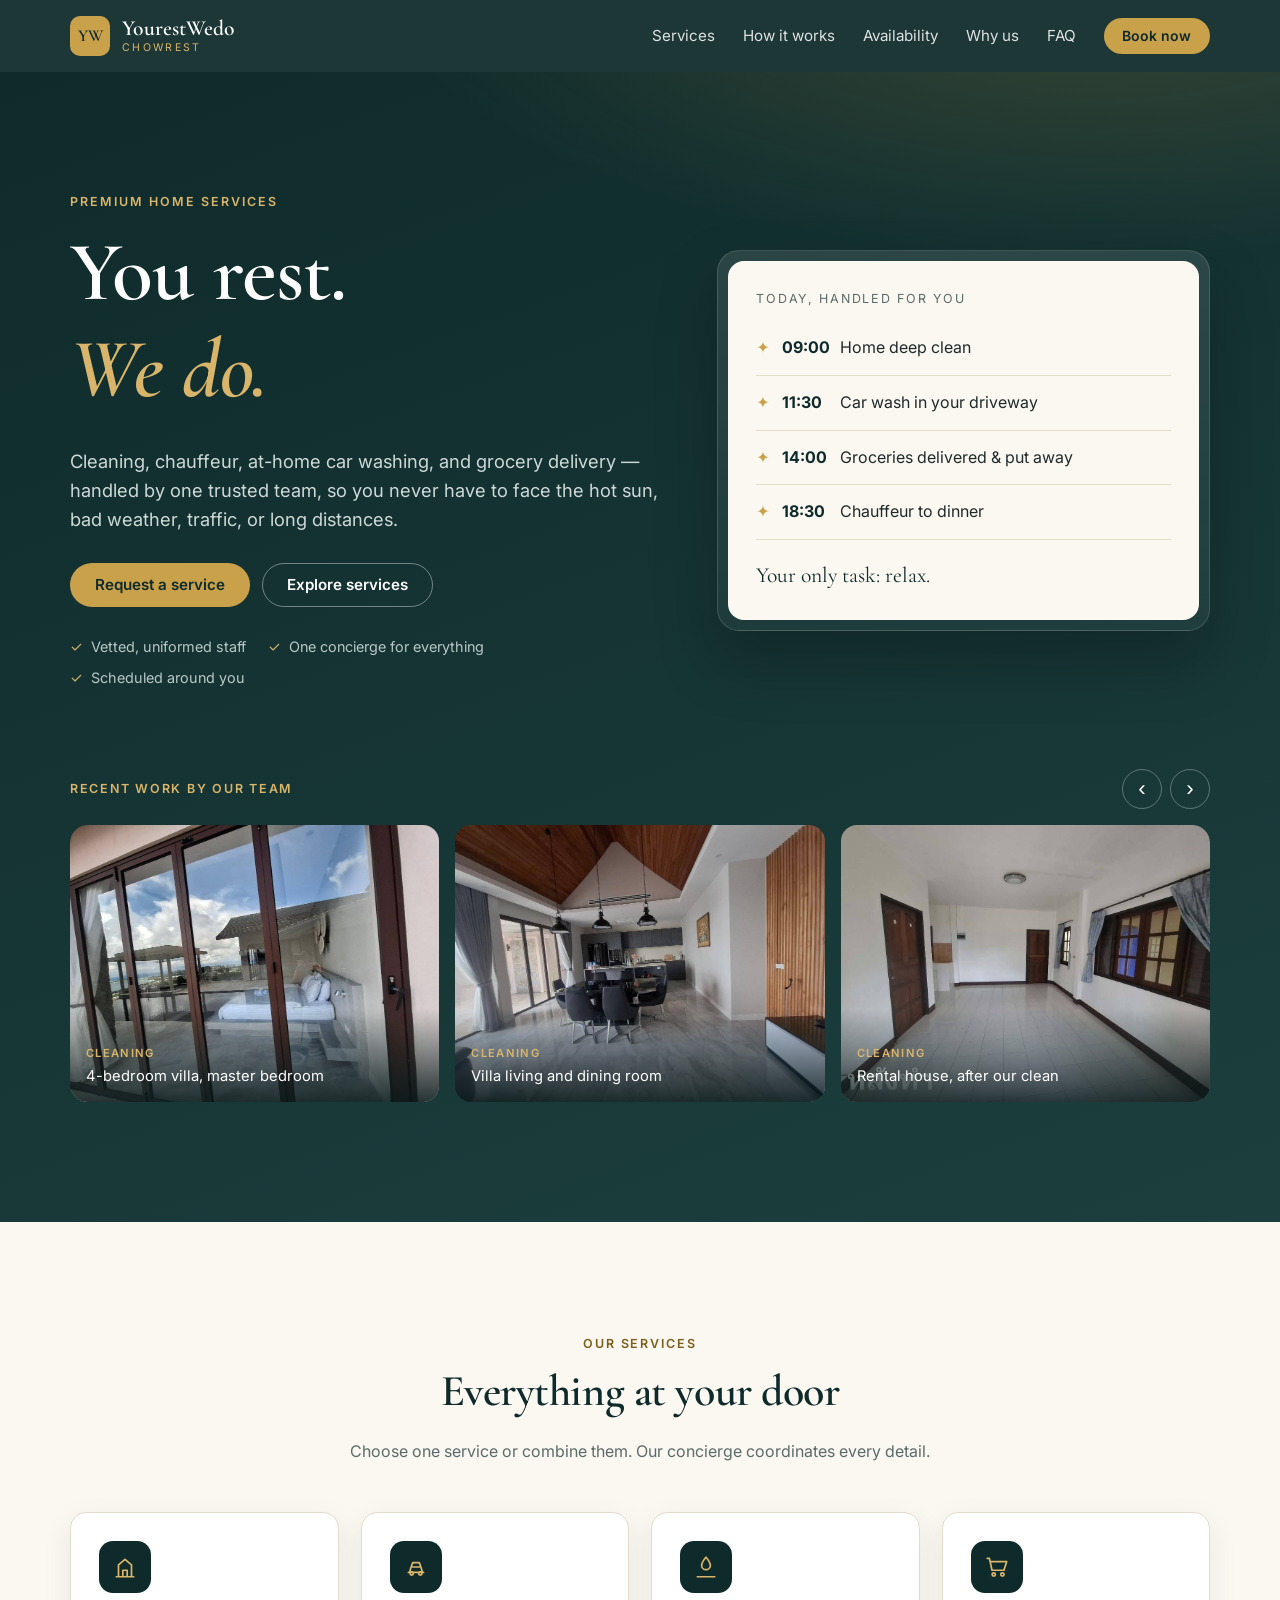
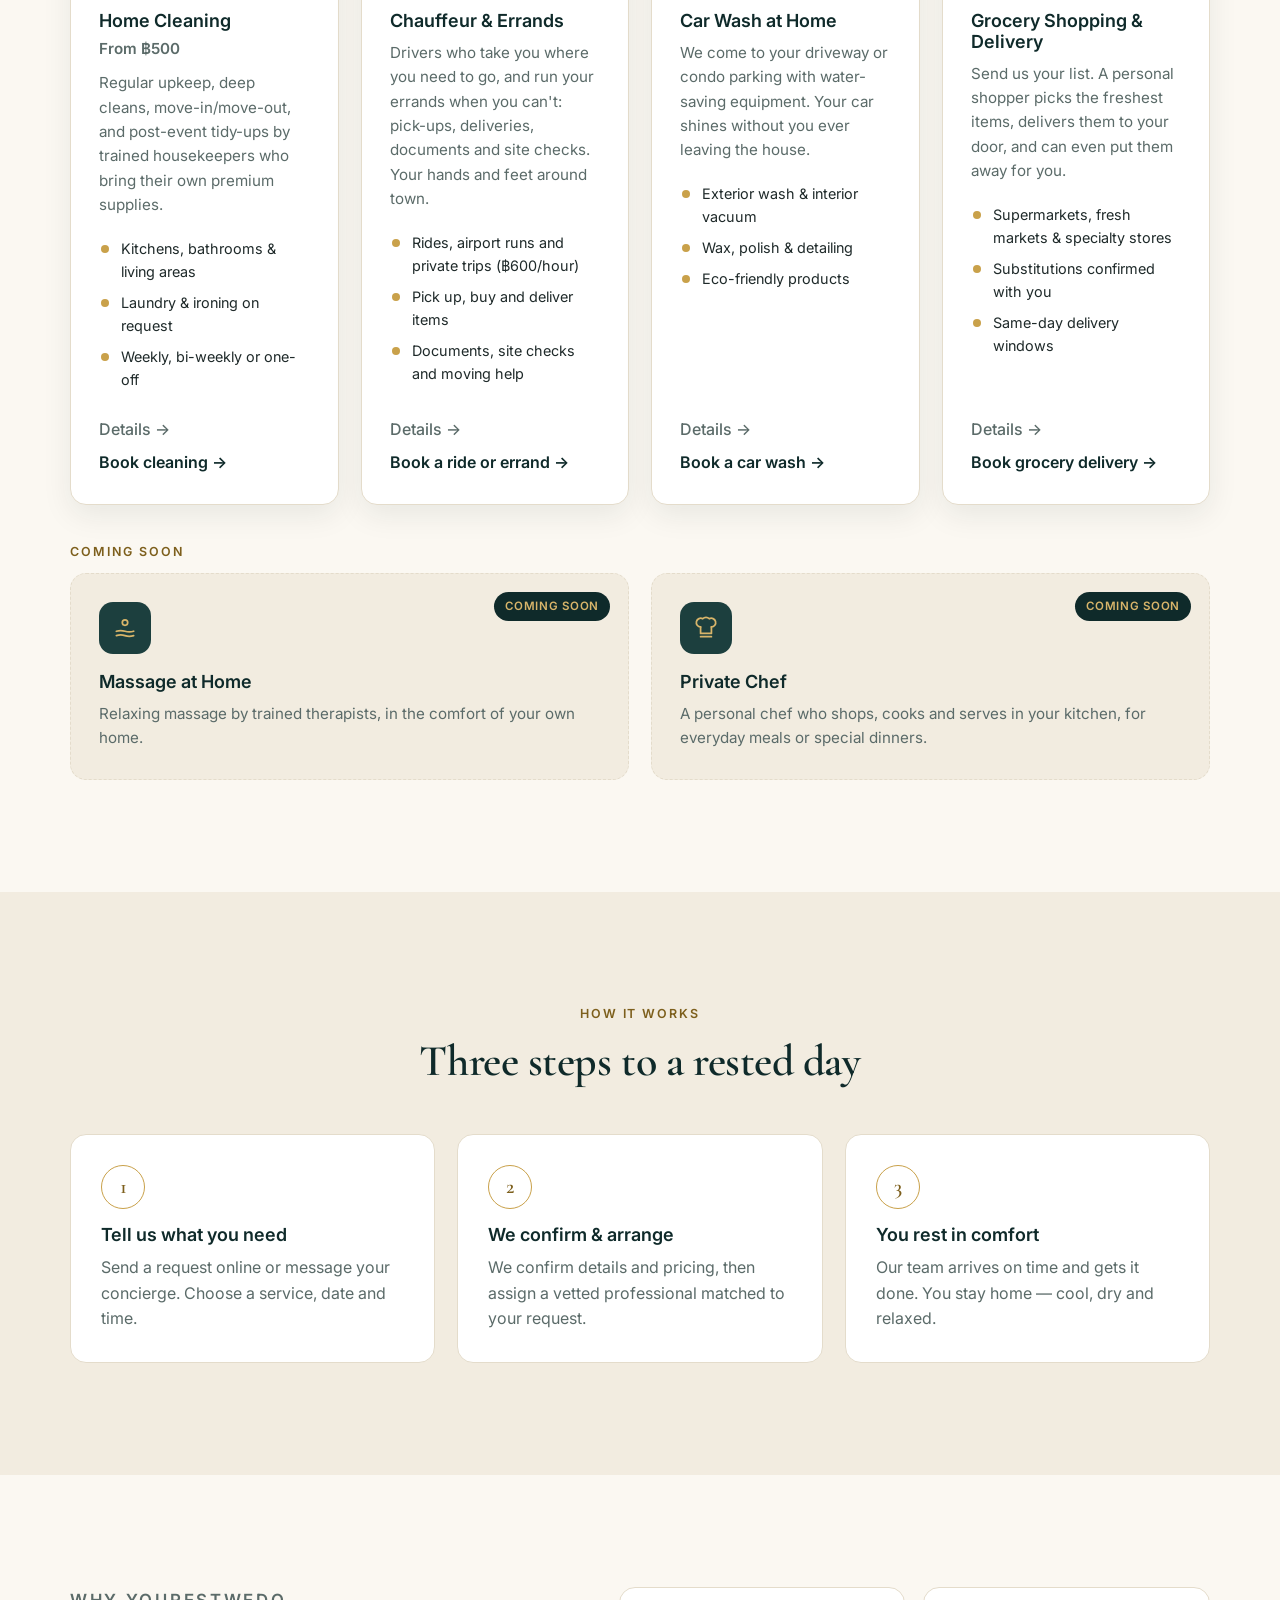
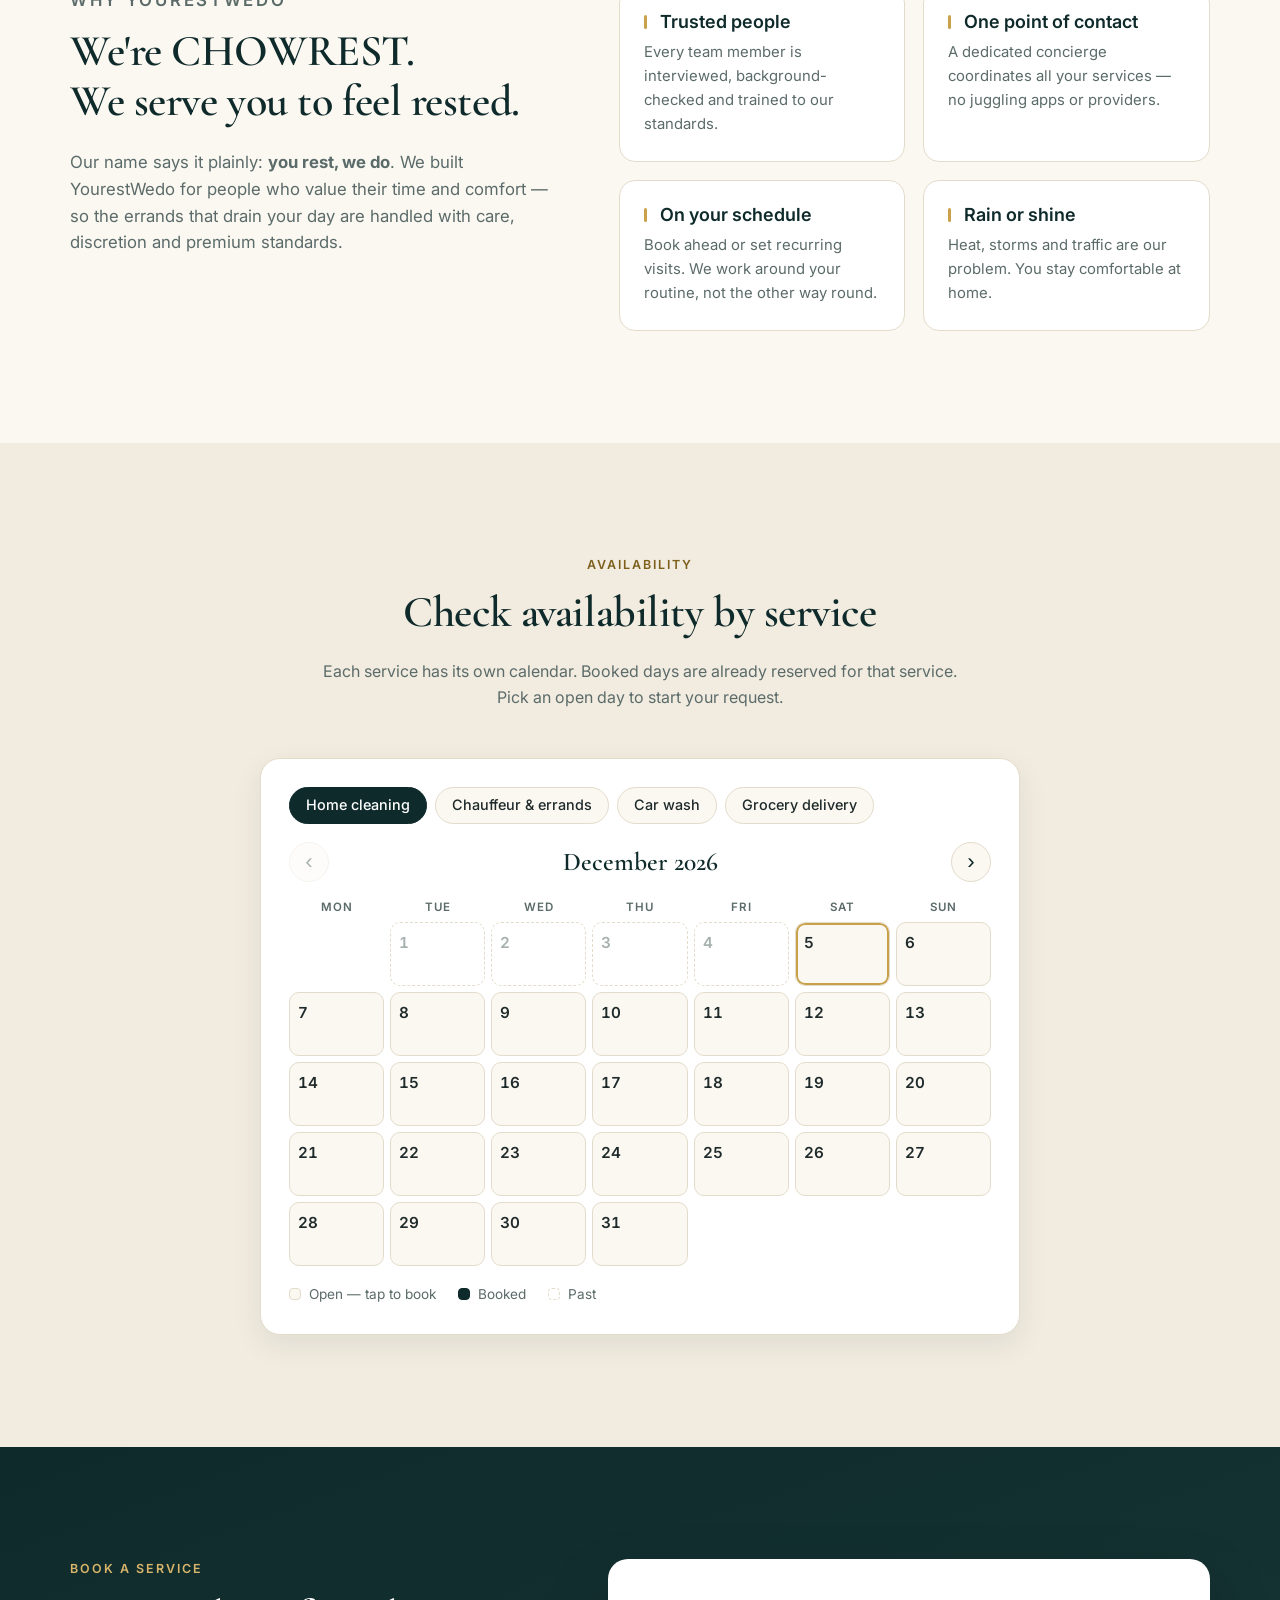
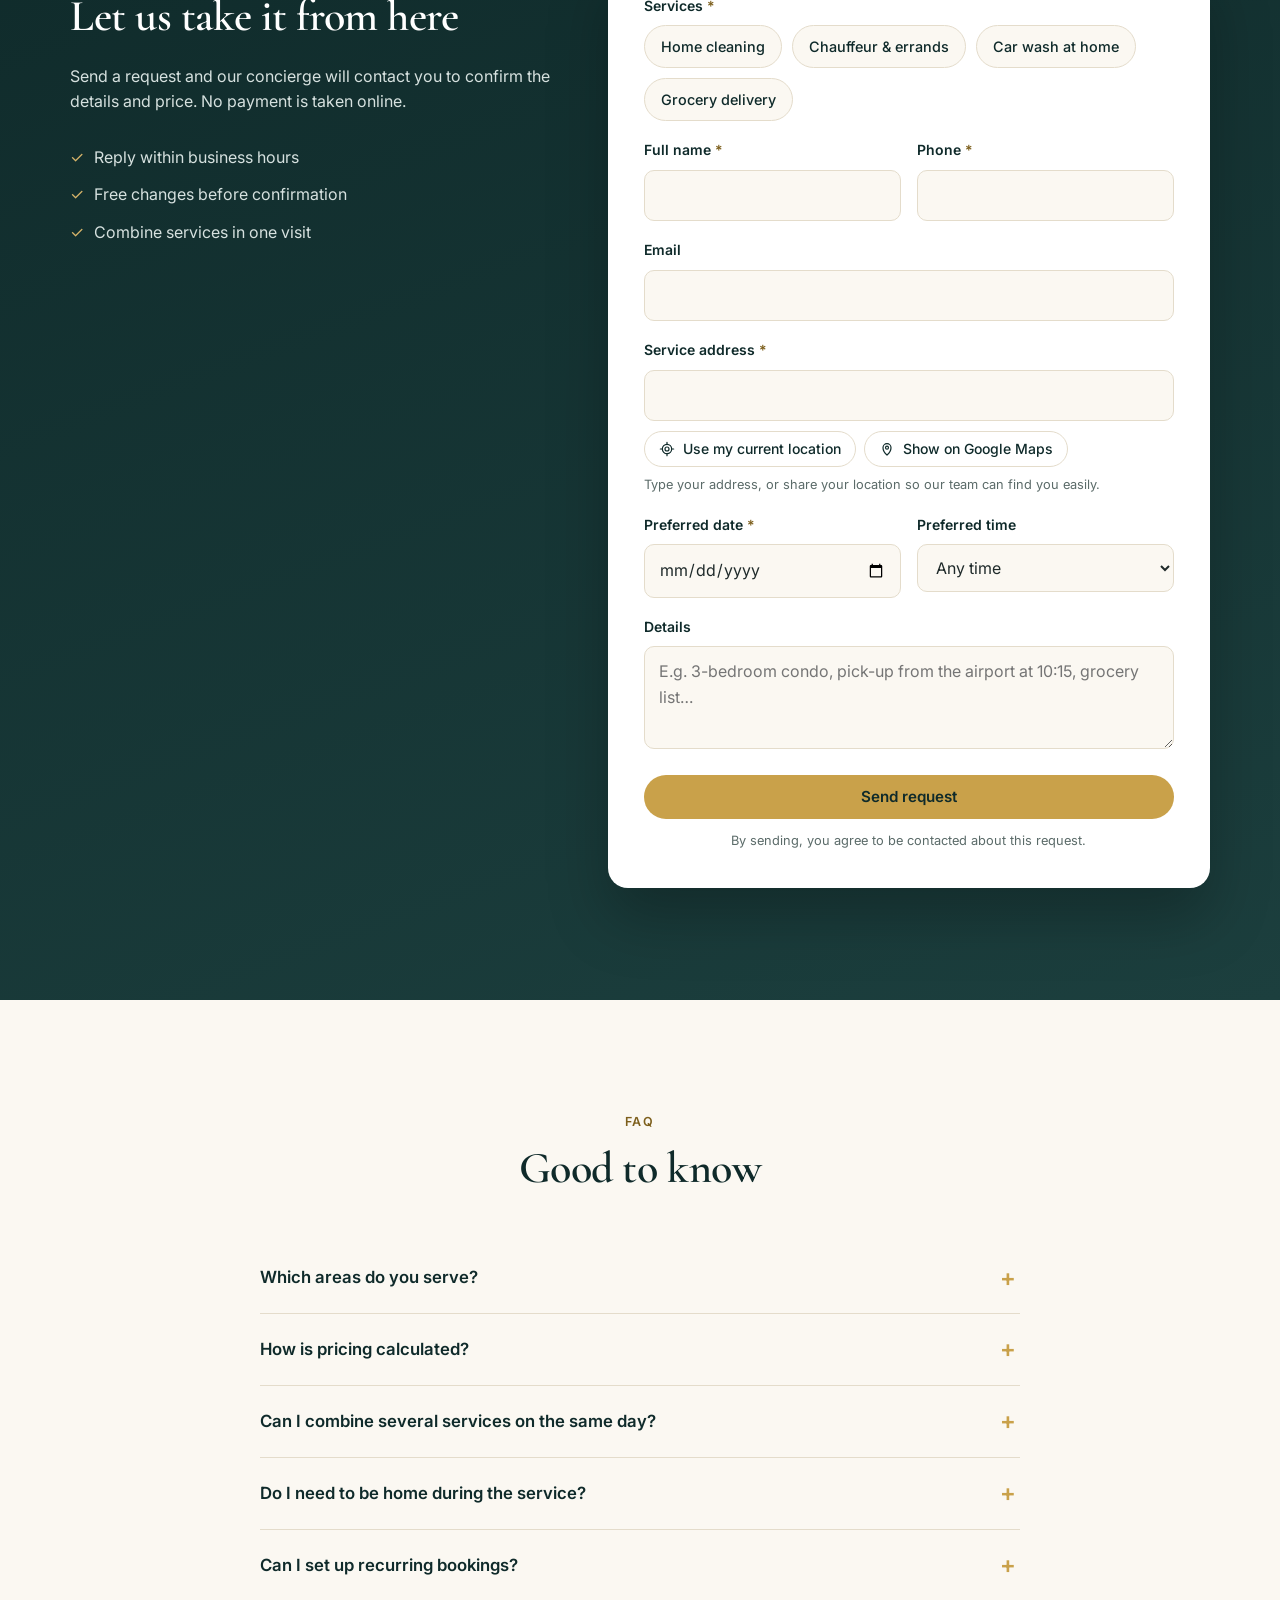
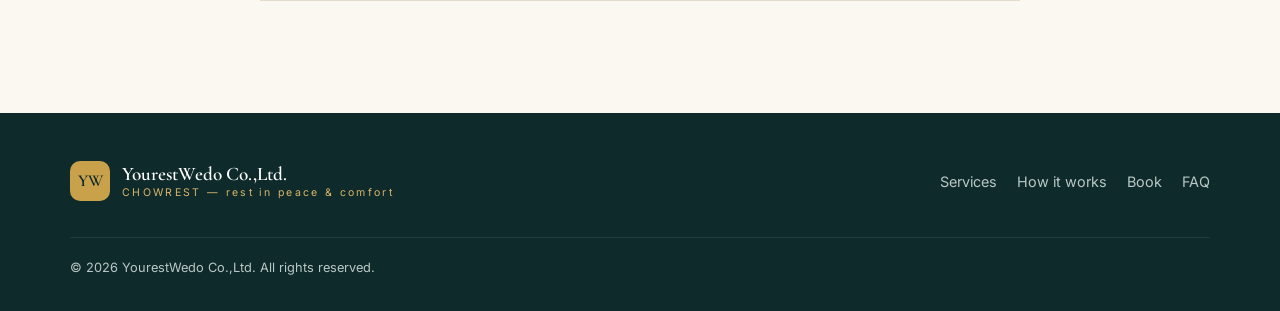
==== commit e90bfc23: "Add a sliding strip of recent work photos to the home page hero The empty space at the bottom of the" ====
--- a/public/index.html
+++ b/public/index.html
@@ -68,6 +68,29 @@
             </ul>
             <p class="hc-foot">Your only task: relax.</p>
           </div>
+        </div>
+      </div>
+      <div class="container hero-gallery" data-hero-gallery>
+        <div class="hg-head">
+          <p class="hg-title">Recent work by our team</p>
+          <div class="hg-controls">
+            <button type="button" class="hg-btn" data-hg="prev" aria-label="Previous photos">‹</button>
+            <button type="button" class="hg-btn" data-hg="next" aria-label="Next photos">›</button>
+          </div>
+        </div>
+        <div class="hg-viewport" tabindex="0" role="region" aria-roledescription="carousel" aria-label="Photos of our recent work">
+          <ul class="hg-track">
+            <li class="hg-slide"><a href="cleaning.html#work"><img src="work/villa4/07.jpg" alt="Clean villa bedroom with sea-view windows" width="1020" height="765" loading="eager" decoding="async"><span class="hg-cap"><span class="hg-tag">Cleaning</span>4-bedroom villa, master bedroom</span></a></li>
+            <li class="hg-slide"><a href="cleaning.html#work"><img src="work/villa4/17.jpg" alt="Spotless open-plan living and dining room in a villa" width="1020" height="765" loading="eager" decoding="async"><span class="hg-cap"><span class="hg-tag">Cleaning</span>Villa living and dining room</span></a></li>
+            <li class="hg-slide"><a href="cleaning.html#work"><img src="work/house/07.jpg" alt="Empty rental house room after a deep clean" width="1020" height="765" loading="eager" decoding="async"><span class="hg-cap"><span class="hg-tag">Cleaning</span>Rental house, after our clean</span></a></li>
+            <li class="hg-slide"><a href="cleaning.html#work"><img src="work/villa4/14.jpg" alt="Clean villa terrace with a view over the island" width="1020" height="765" loading="lazy" decoding="async"><span class="hg-cap"><span class="hg-tag">Cleaning</span>Villa terrace</span></a></li>
+            <li class="hg-slide"><a href="chauffeur.html#team"><img src="team/car-1.jpg" alt="White company car parked and ready" width="1020" height="765" loading="lazy" decoding="async"><span class="hg-cap"><span class="hg-tag">Chauffeur</span>Our cars, cleaned for every trip</span></a></li>
+            <li class="hg-slide"><a href="cleaning.html#work"><img src="work/villa4/02.jpg" alt="Shining double-sink villa bathroom" width="1020" height="765" loading="lazy" decoding="async"><span class="hg-cap"><span class="hg-tag">Cleaning</span>Villa bathroom</span></a></li>
+            <li class="hg-slide"><a href="cleaning.html#work"><img src="work/house/06.jpg" alt="Bright, clean bedroom in a rental house" width="1020" height="765" loading="lazy" decoding="async"><span class="hg-cap"><span class="hg-tag">Cleaning</span>Rental house bedroom</span></a></li>
+            <li class="hg-slide"><a href="chauffeur.html#trips"><img src="trip/beach-1.jpg" alt="Calm beach with clear water on a private trip" width="1020" height="765" loading="lazy" decoding="async"><span class="hg-cap"><span class="hg-tag">Private trips</span>Beaches around the island</span></a></li>
+            <li class="hg-slide"><a href="cleaning.html#work"><img src="work/villa4/25.jpg" alt="Clean pool deck of a hillside villa" width="1020" height="765" loading="lazy" decoding="async"><span class="hg-cap"><span class="hg-tag">Cleaning</span>Villa pool deck</span></a></li>
+            <li class="hg-slide"><a href="cleaning.html#work"><img src="work/villa4/18.jpg" alt="Tidy villa lounge with sofas and dining table" width="1020" height="765" loading="lazy" decoding="async"><span class="hg-cap"><span class="hg-tag">Cleaning</span>Villa lounge</span></a></li>
+          </ul>
         </div>
       </div>
     </section>
@@ -481,5 +504,6 @@
 
   <script src="errand-calc.js"></script>
   <script src="script.js"></script>
+  <script src="hero-gallery.js"></script>
 </body>
 </html>
--- a/public/styles.css
+++ b/public/styles.css
@@ -534,3 +534,44 @@
 .calc.calc-form .calc-panel { padding: 16px; }
 .calc.calc-form .calc-price { font-size: 1.6rem; }
 .calc-min { margin: -6px 0 0; font-size: .85rem; color: var(--muted); }
+
+/* Payment page */
+.pay-main { min-height: calc(100vh - 72px); padding-top: clamp(32px, 6vw, 64px); }
+.pay-wrap { max-width: 520px; }
+.pay-card .eyebrow { margin-bottom: 4px; }
+.pay-amount { font-size: clamp(2.6rem, 9vw, 3.4rem); margin: 0 0 12px; font-variant-numeric: tabular-nums; }
+.pay-meta { display: grid; grid-template-columns: max-content 1fr; gap: 6px 16px; margin: 0 0 20px; font-size: .95rem; }
+.pay-meta dt { color: var(--muted); }
+.pay-meta dd { margin: 0; overflow-wrap: anywhere; }
+.pay-qr { border: 1px solid var(--line); border-radius: 16px; padding: 16px; text-align: center; margin-bottom: 14px; background: #fff; }
+.pay-pp { margin: 0 0 8px; font-weight: 600; color: #113566; letter-spacing: .02em; }
+.pay-qr canvas { width: min(280px, 100%); height: auto; margin: 0 auto; image-rendering: pixelated; }
+.pay-steps { margin: 18px 0 24px; padding-left: 1.2em; font-size: .92rem; }
+.pay-steps li { margin-bottom: 8px; }
+.pay-steps [lang="th"] { display: block; color: var(--muted); font-size: .88rem; }
+.pay-card .pay-h2 { color: var(--ink); font-size: 1.5rem; margin: 8px 0 14px; }
+.slip-form { border-top: 1px solid var(--line); padding-top: 18px; }
+.slip-form input[type="file"] { padding: 10px; background: var(--bg); }
+#slip-done p [lang="th"] { display: block; color: var(--muted); margin-top: 6px; }
+
+/* Hero photo strip (home page) */
+.hero-gallery { margin-top: clamp(48px, 7vw, 80px); }
+.hg-head { display: flex; align-items: center; justify-content: space-between; gap: 16px; margin-bottom: 16px; }
+.hg-title { margin: 0; font-size: .78rem; letter-spacing: .14em; text-transform: uppercase; color: var(--gold-2); font-weight: 600; }
+.hg-controls { display: flex; gap: 8px; }
+.hg-btn { width: 40px; height: 40px; border-radius: 50%; border: 1px solid rgba(255,255,255,.3); background: transparent; color: #fff; font-size: 1.4rem; line-height: 1; cursor: pointer; }
+.hg-btn:hover { border-color: #fff; background: rgba(255,255,255,.08); }
+.hg-btn:focus-visible, .hg-viewport:focus-visible { outline: 3px solid var(--gold); outline-offset: 3px; }
+.hg-viewport { overflow-x: auto; scroll-snap-type: x mandatory; scrollbar-width: none; border-radius: 18px; overscroll-behavior-x: contain; }
+.hg-viewport::-webkit-scrollbar { display: none; }
+.hg-track { list-style: none; margin: 0; padding: 0; display: grid; grid-auto-flow: column; grid-auto-columns: calc((100% - 32px) / 3); gap: 16px; }
+.hg-slide { scroll-snap-align: start; }
+.hg-slide a { position: relative; display: block; aspect-ratio: 4 / 3; border-radius: 16px; overflow: hidden; background: rgba(255,255,255,.06); color: #fff; text-decoration: none; }
+.hg-slide img { width: 100%; height: 100%; object-fit: cover; transition: transform .6s ease; }
+.hg-slide a:hover img { transform: scale(1.04); }
+.hg-slide a:focus-visible { outline: 3px solid var(--gold); outline-offset: -3px; }
+.hg-cap { position: absolute; inset: auto 0 0 0; padding: 36px 16px 14px; background: linear-gradient(transparent, rgba(8,24,24,.85)); font-size: .92rem; display: flex; flex-direction: column; gap: 2px; }
+.hg-tag { font-size: .7rem; letter-spacing: .12em; text-transform: uppercase; color: var(--gold-2); font-weight: 600; }
+@media (max-width: 900px) { .hg-track { grid-auto-columns: calc((100% - 16px) / 2); } }
+@media (max-width: 560px) { .hg-track { grid-auto-columns: 85%; gap: 12px; } }
+@media (prefers-reduced-motion: reduce) { .hg-slide img { transition: none; } }
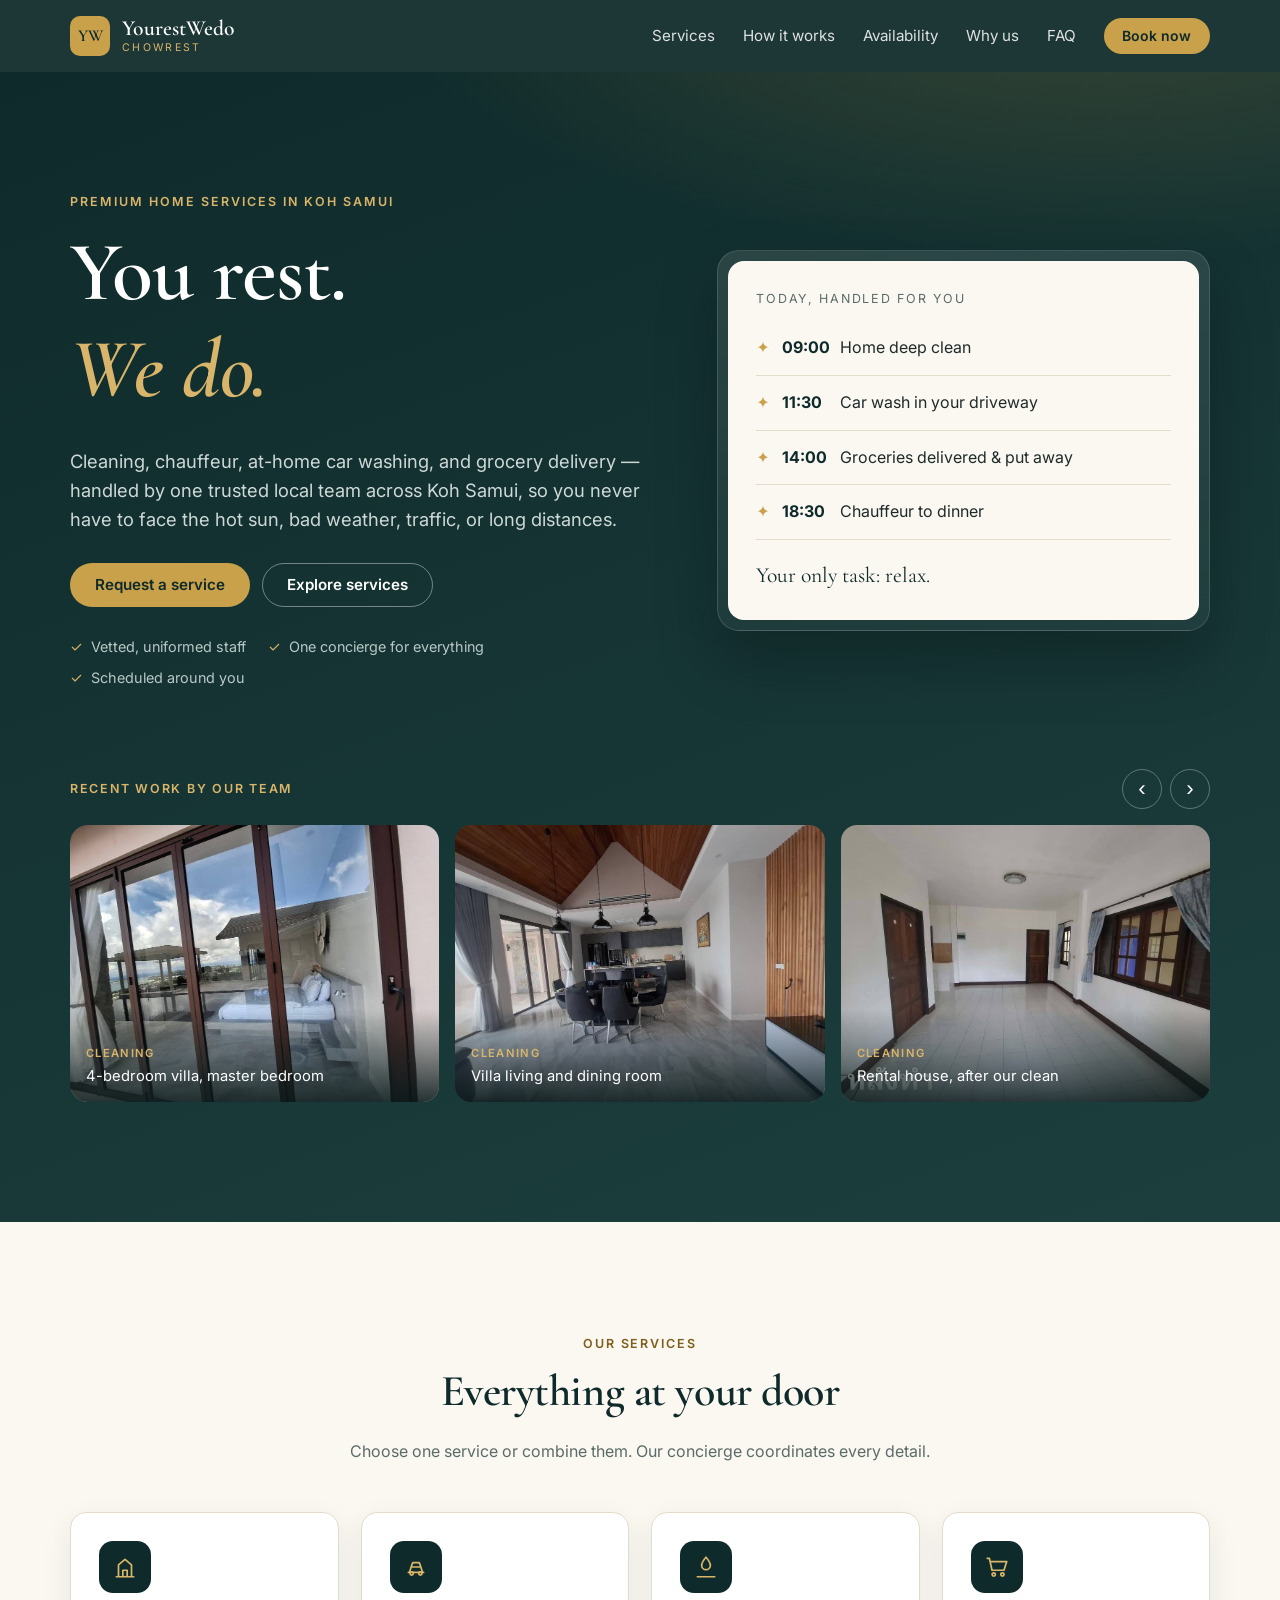
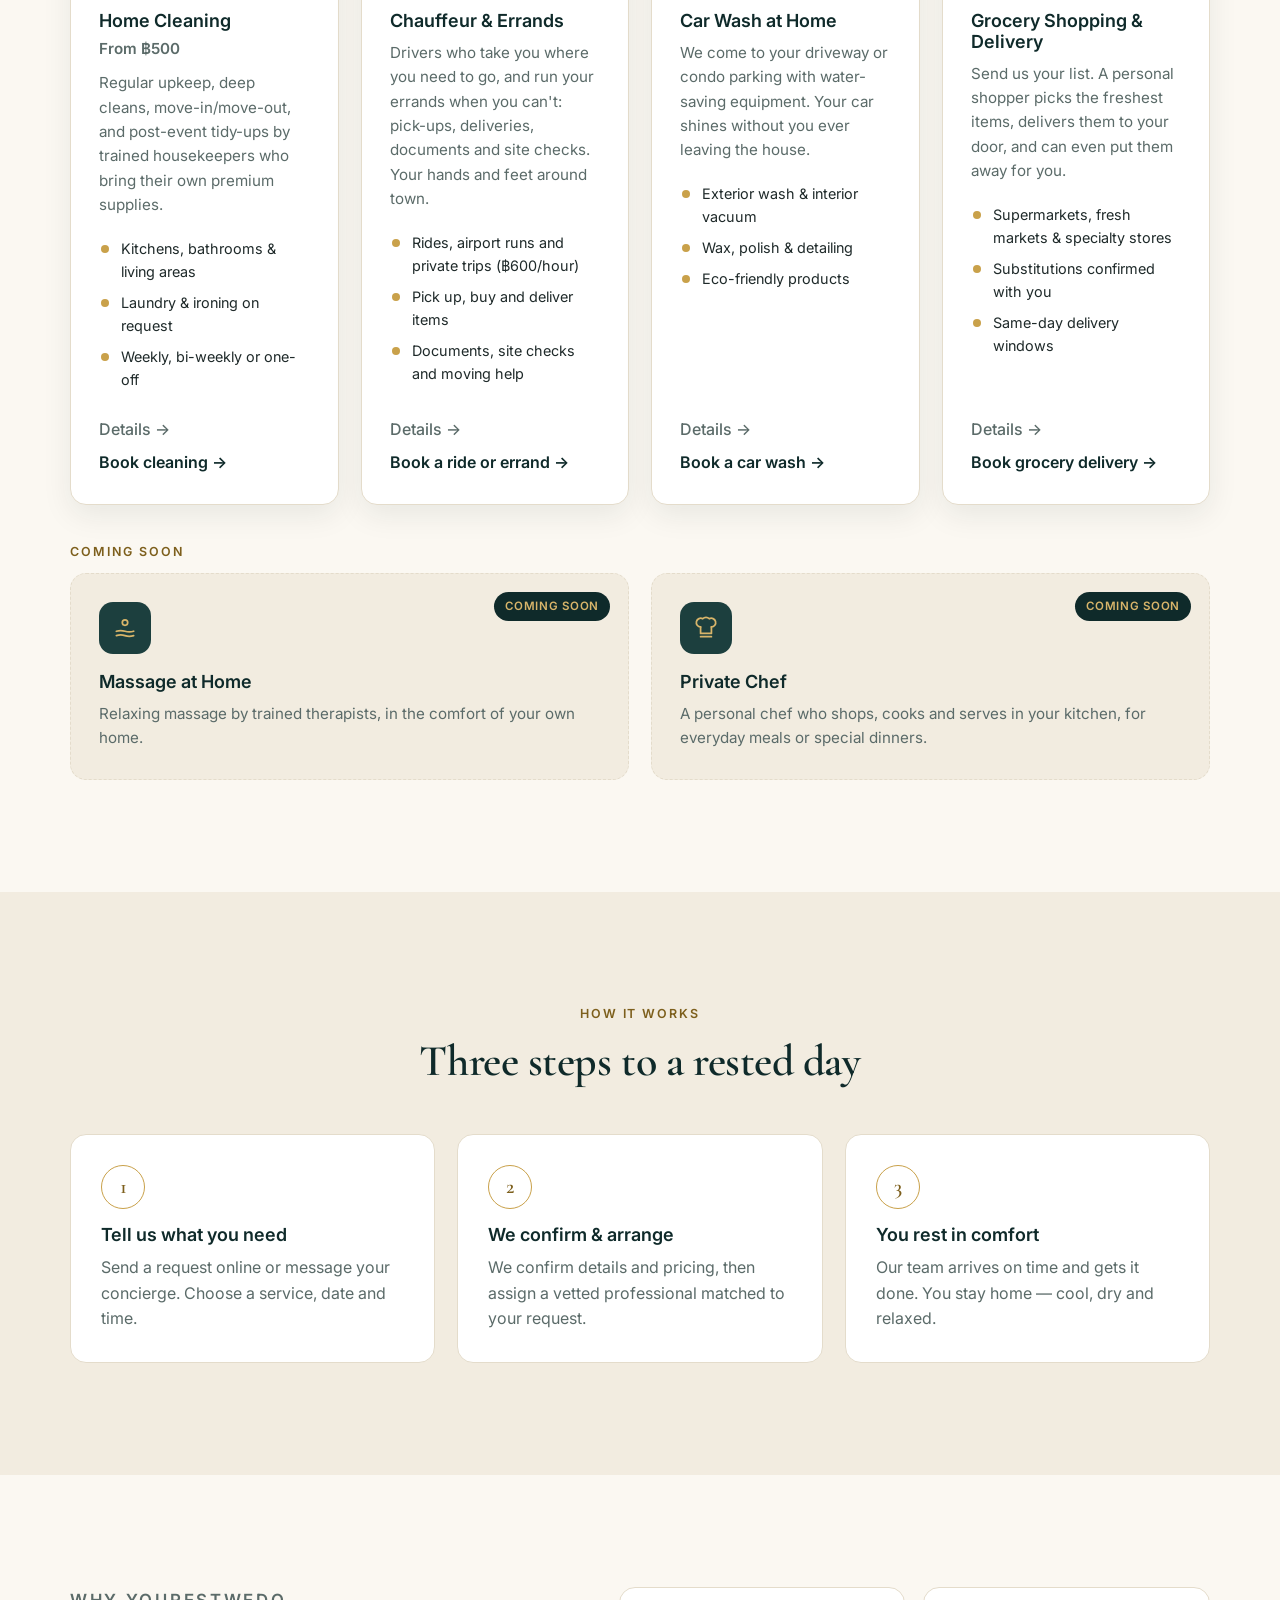
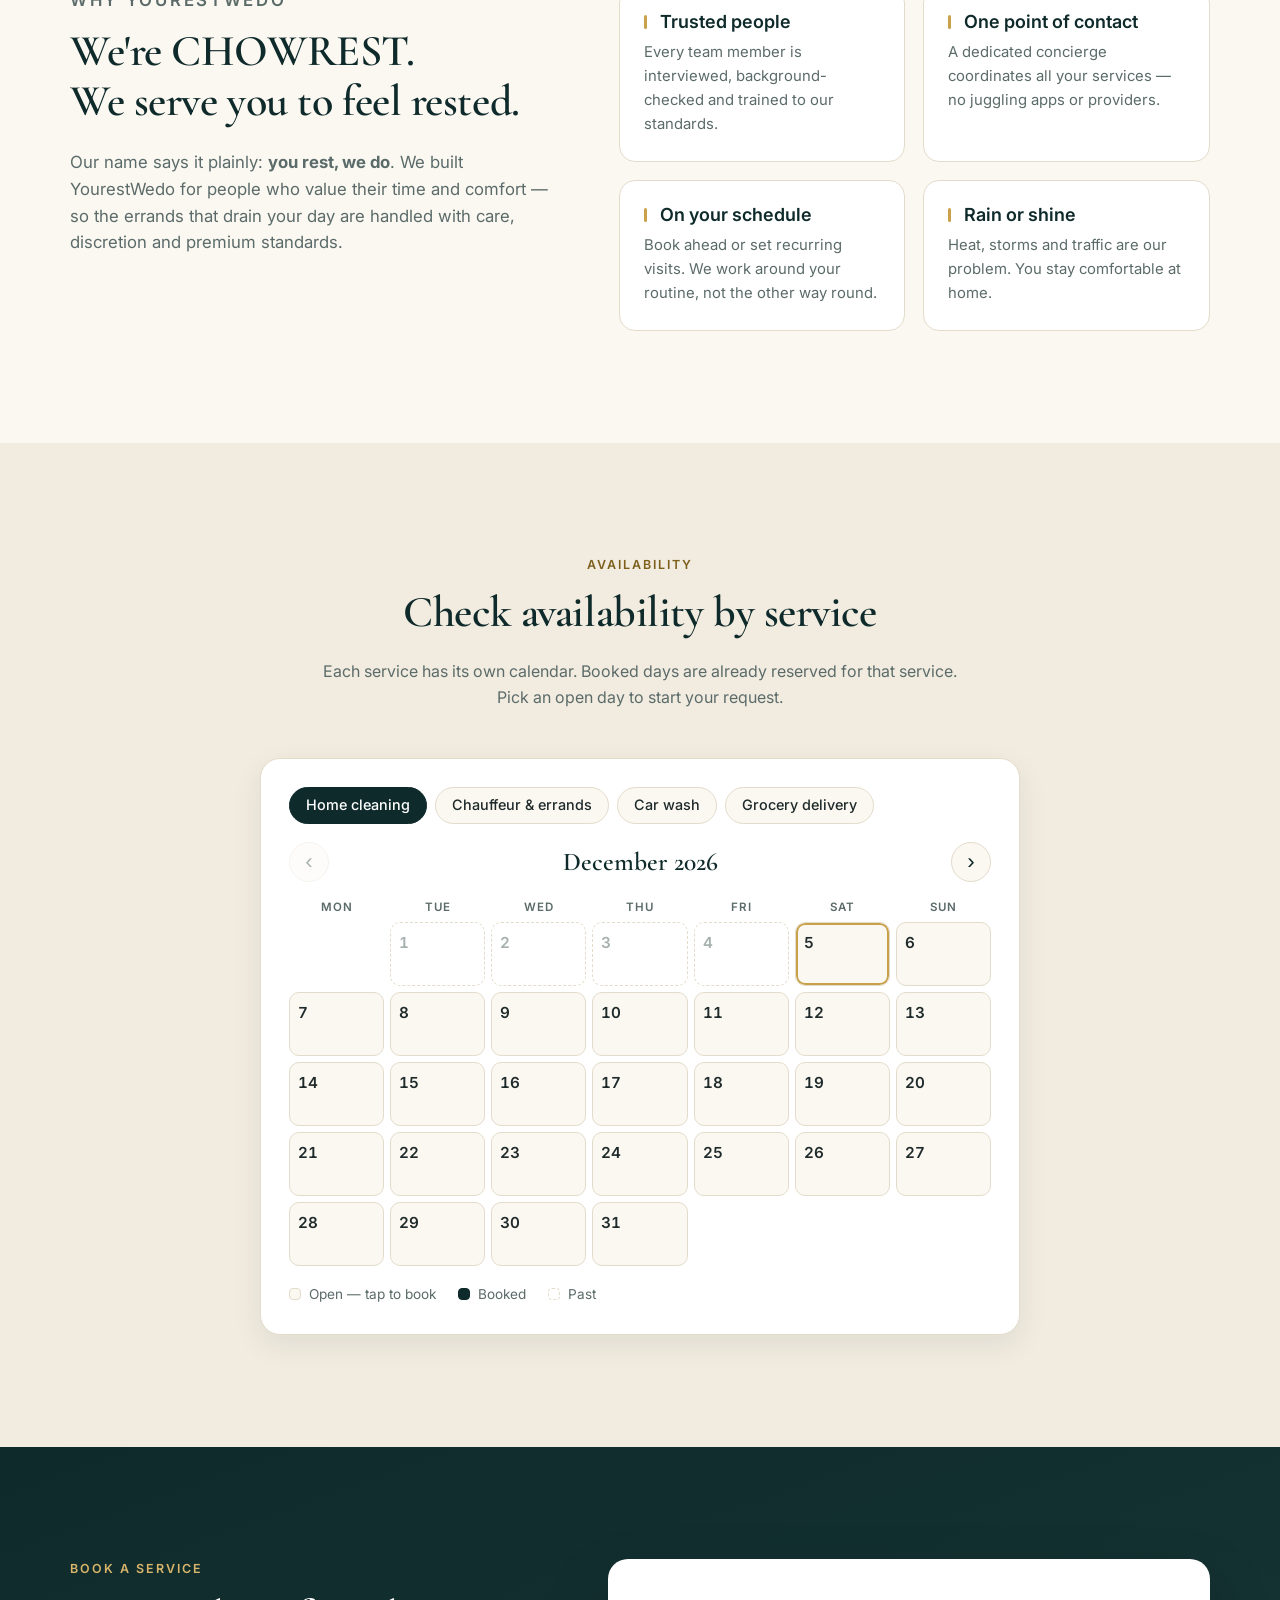
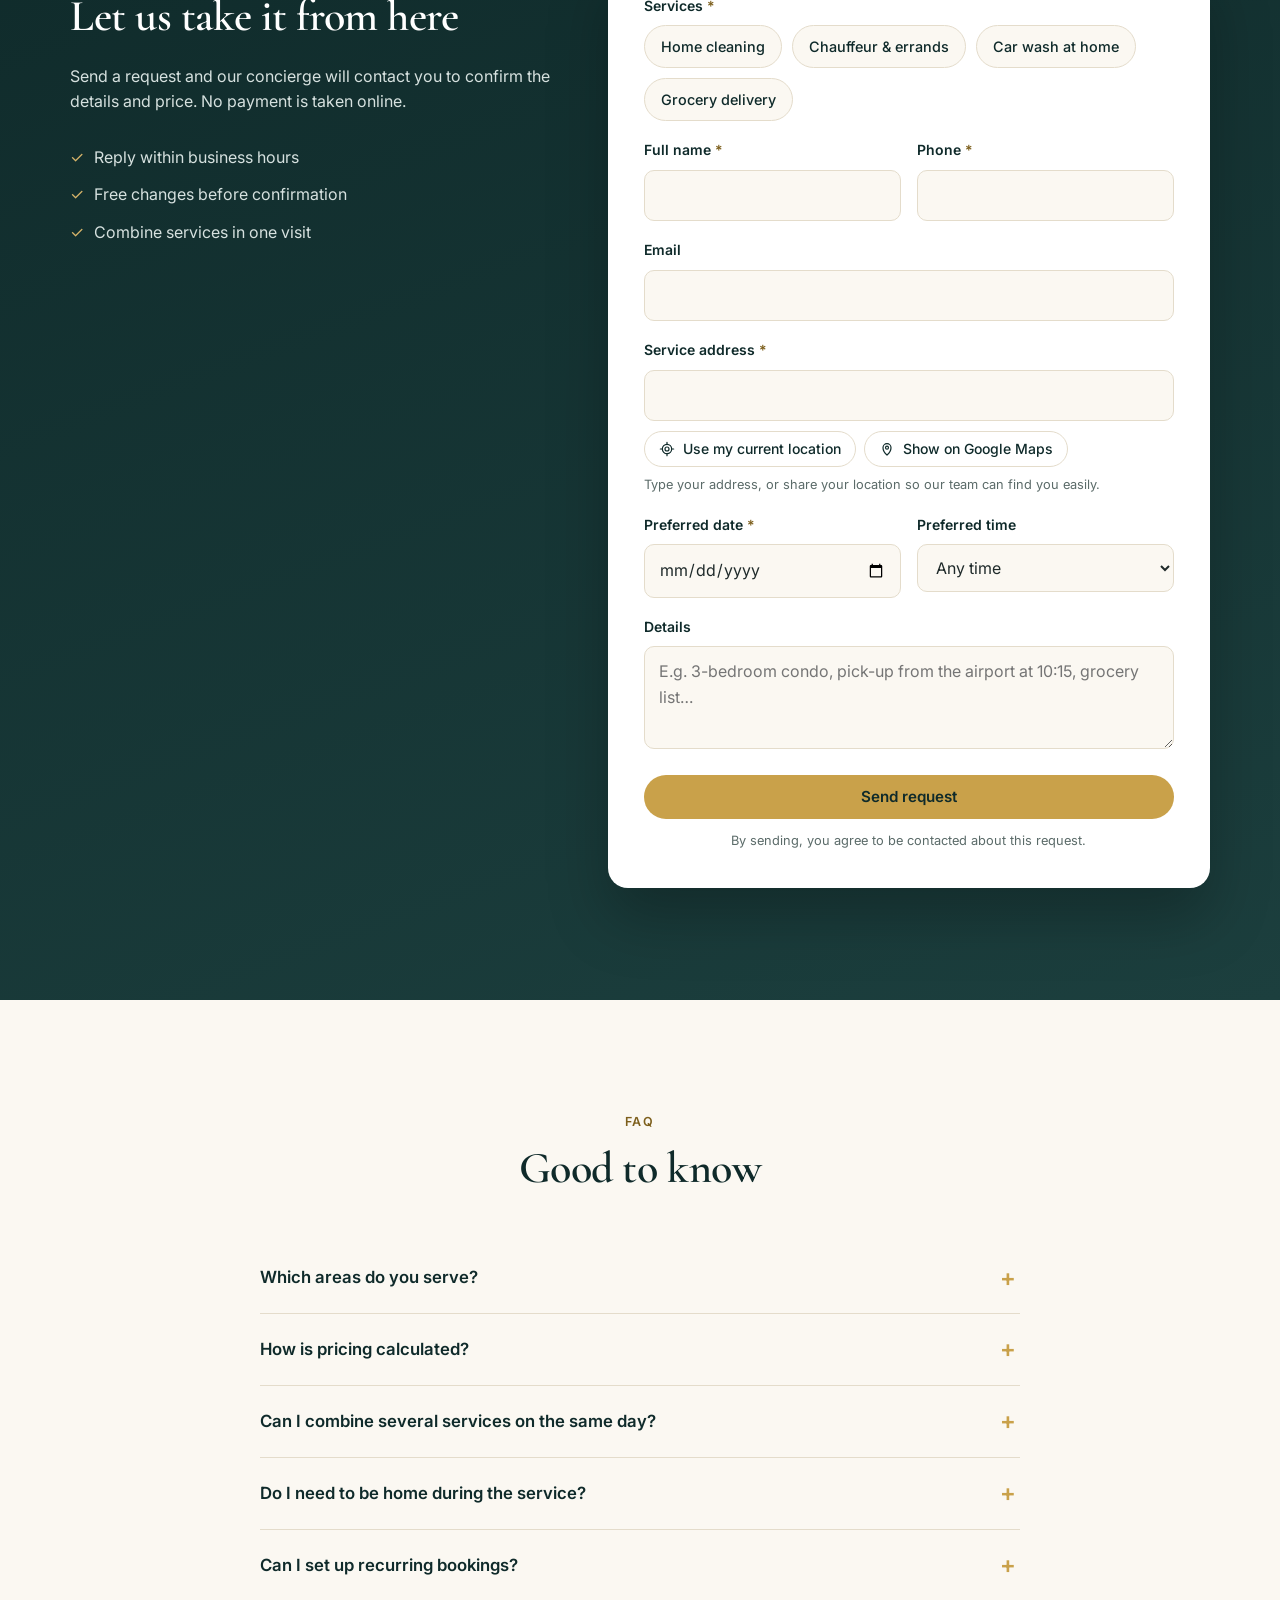
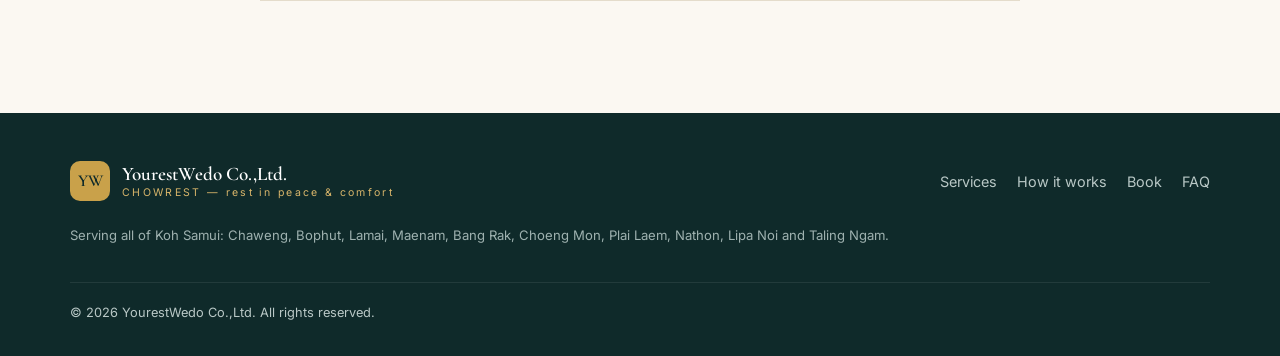
==== commit 5638d889: "Set up technical SEO for Koh Samui: titles, canonicals, share previews, structured data - Titles and" ====
--- a/public/index.html
+++ b/public/index.html
@@ -3,8 +3,20 @@
 <head>
   <meta charset="utf-8">
   <meta name="viewport" content="width=device-width, initial-scale=1">
-  <title>YourestWedo — Premium Home Services</title>
-  <meta name="description" content="YourestWedo Co.,Ltd. — premium cleaning, chauffeur, at-home car washing, and grocery shopping & delivery. Rest in comfort while we do the rest.">
+  <title>YourestWedo — Home Cleaning, Drivers &amp; Errands in Koh Samui</title>
+  <meta name="description" content="Villa and home cleaning, private drivers, errands, car wash at home and grocery delivery across Koh Samui. One trusted local team. Book online, pay by PromptPay.">
+  <link rel="canonical" href="https://services.chowrest-property.com/">
+  <meta property="og:type" content="website">
+  <meta property="og:site_name" content="YourestWedo">
+  <meta property="og:title" content="YourestWedo — Home Cleaning, Drivers &amp; Errands in Koh Samui">
+  <meta property="og:description" content="Villa and home cleaning, private drivers, errands, car wash at home and grocery delivery across Koh Samui. One trusted local team. Book online, pay by PromptPay.">
+  <meta property="og:url" content="https://services.chowrest-property.com/">
+  <meta property="og:image" content="https://services.chowrest-property.com/og/home.jpg">
+  <meta property="og:image:width" content="1200">
+  <meta property="og:image:height" content="630">
+  <meta property="og:locale" content="en_US">
+  <meta name="twitter:card" content="summary_large_image">
+  <script type="application/ld+json">{"@context": "https://schema.org", "@type": "LocalBusiness", "@id": "https://services.chowrest-property.com/#business", "name": "YourestWedo", "legalName": "YourestWedo Co.,Ltd.", "alternateName": "CHOWREST", "url": "https://services.chowrest-property.com/", "image": "https://services.chowrest-property.com/og/home.jpg", "logo": "https://services.chowrest-property.com/og/home.jpg", "description": "Home cleaning, private drivers, errands, car wash at home and grocery delivery across Koh Samui.", "address": {"@type": "PostalAddress", "addressLocality": "Koh Samui", "addressRegion": "Surat Thani", "addressCountry": "TH"}, "areaServed": {"@type": "Place", "name": "Koh Samui, Surat Thani, Thailand"}, "priceRange": "฿300–฿2,000+", "currenciesAccepted": "THB", "paymentAccepted": "PromptPay, bank transfer", "makesOffer": [{"@type": "Offer", "itemOffered": {"@type": "Service", "name": "Villa & Home Cleaning in Koh Samui", "url": "https://cleaning.chowrest-property.com/"}}, {"@type": "Offer", "itemOffered": {"@type": "Service", "name": "Private Driver & Errands in Koh Samui", "url": "https://chauffeur.chowrest-property.com/"}}, {"@type": "Offer", "itemOffered": {"@type": "Service", "name": "Car Wash at Home in Koh Samui", "url": "https://carwash.chowrest-property.com/"}}, {"@type": "Offer", "itemOffered": {"@type": "Service", "name": "Grocery Shopping & Delivery in Koh Samui", "url": "https://grocery.chowrest-property.com/"}}]}</script>
   <meta name="theme-color" content="#0f2a2a">
   <link rel="preconnect" href="https://fonts.googleapis.com">
   <link rel="preconnect" href="https://fonts.gstatic.com" crossorigin>
@@ -44,9 +56,9 @@
     <section class="hero">
       <div class="container hero-inner">
         <div class="hero-copy">
-          <p class="eyebrow">Premium home services</p>
+          <p class="eyebrow">Premium home services in Koh Samui</p>
           <h1>You rest.<br><em>We do.</em></h1>
-          <p class="lead">Cleaning, chauffeur, at-home car washing, and grocery delivery — handled by one trusted team, so you never have to face the hot sun, bad weather, traffic, or long distances.</p>
+          <p class="lead">Cleaning, chauffeur, at-home car washing, and grocery delivery — handled by one trusted local team across Koh Samui, so you never have to face the hot sun, bad weather, traffic, or long distances.</p>
           <div class="hero-actions">
             <a class="btn btn-gold" href="#book">Request a service</a>
             <a class="btn btn-ghost" href="#services">Explore services</a>
@@ -458,7 +470,7 @@
         <div class="faq">
           <details>
             <summary>Which areas do you serve?</summary>
-            <p>We currently serve selected city and suburban areas. Send a request with your address and we'll confirm coverage right away.</p>
+            <p>We serve all of Koh Samui, including Chaweng, Bophut, Lamai, Maenam, Bang Rak, Choeng Mon, Plai Laem, Nathon, Lipa Noi and Taling Ngam. Send a request with your address and we'll confirm the details right away.</p>
           </details>
           <details>
             <summary>How is pricing calculated?</summary>
@@ -498,6 +510,7 @@
         <a href="#book">Book</a>
         <a href="#faq">FAQ</a>
       </nav>
+      <p class="footer-area">Serving all of Koh Samui: Chaweng, Bophut, Lamai, Maenam, Bang Rak, Choeng Mon, Plai Laem, Nathon, Lipa Noi and Taling Ngam.</p>
       <p class="copyright">© <span id="year">2026</span> YourestWedo Co.,Ltd. All rights reserved.</p>
     </div>
   </footer>
--- a/public/styles.css
+++ b/public/styles.css
@@ -575,3 +575,4 @@
 @media (max-width: 900px) { .hg-track { grid-auto-columns: calc((100% - 16px) / 2); } }
 @media (max-width: 560px) { .hg-track { grid-auto-columns: 85%; gap: 12px; } }
 @media (prefers-reduced-motion: reduce) { .hg-slide img { transition: none; } }
+.footer-area { grid-column: 1 / -1; margin: 0; font-size: .82rem; color: #9fb2b0; }
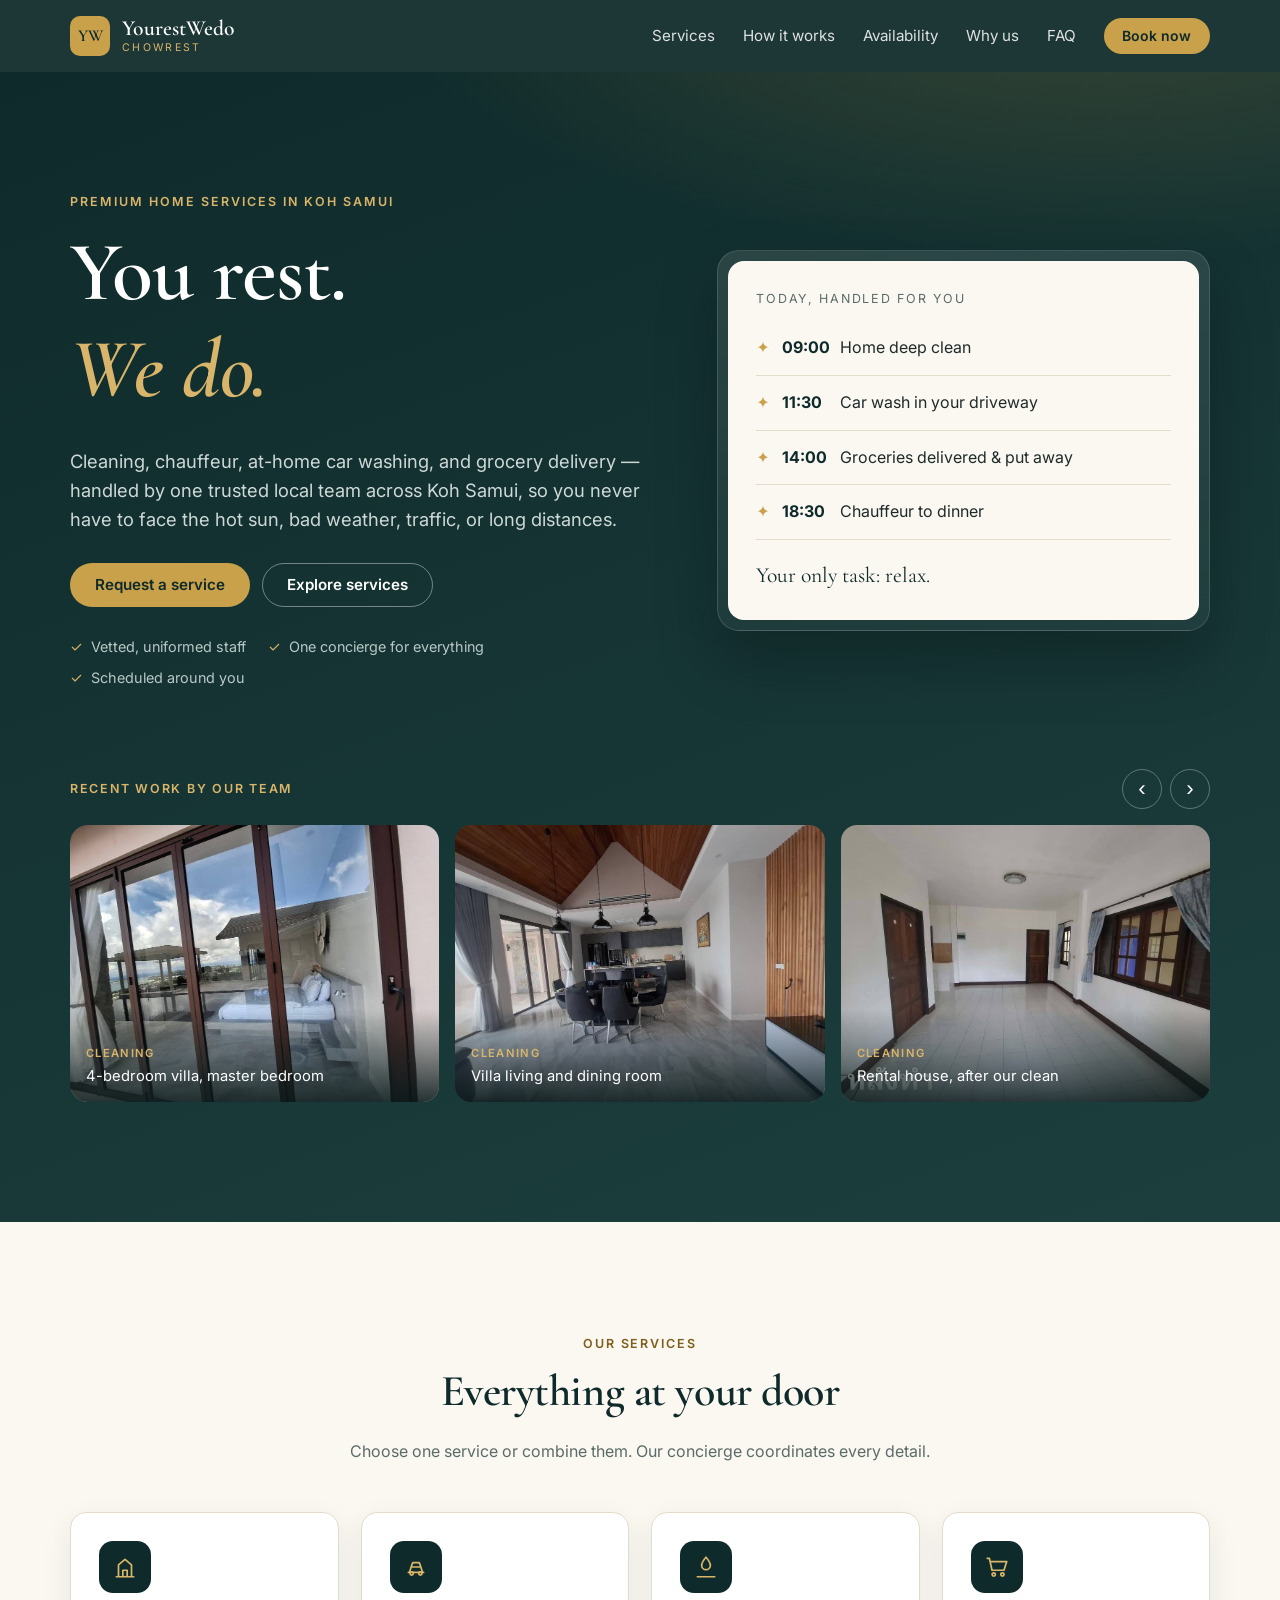
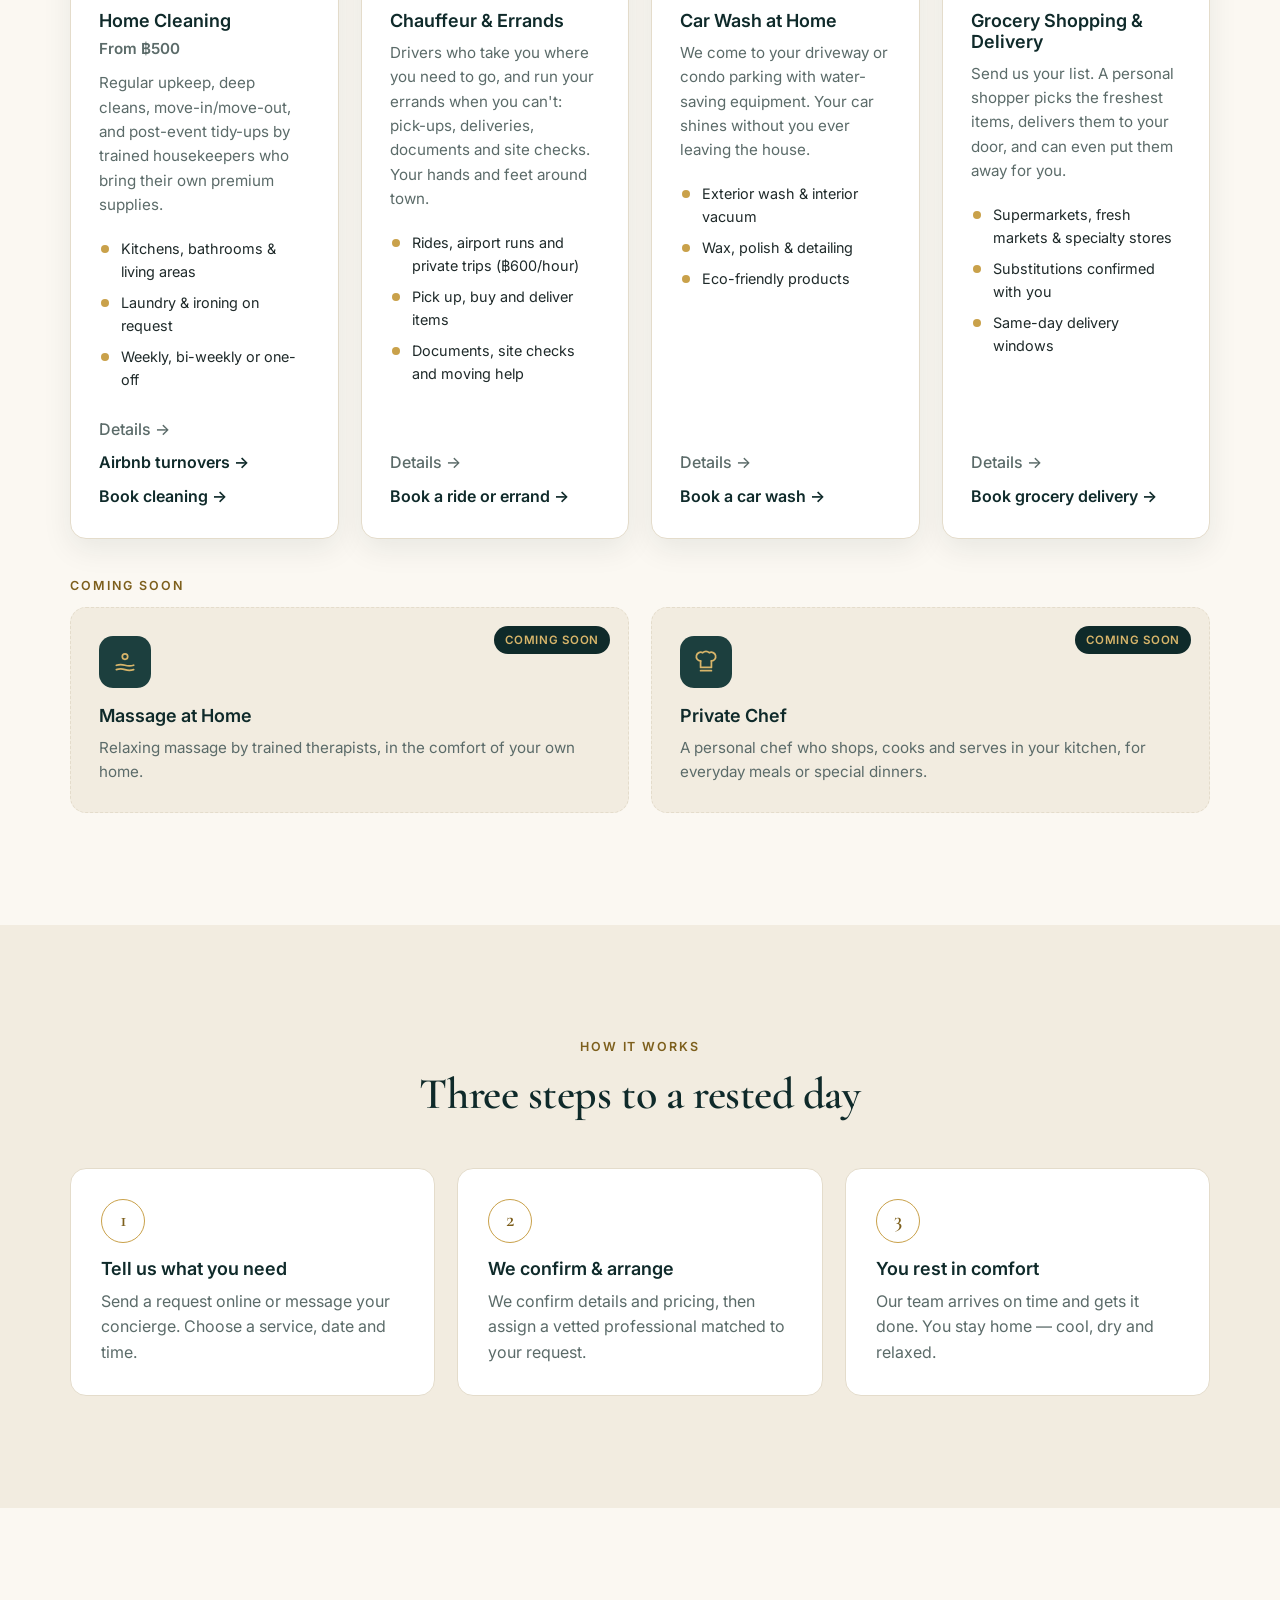
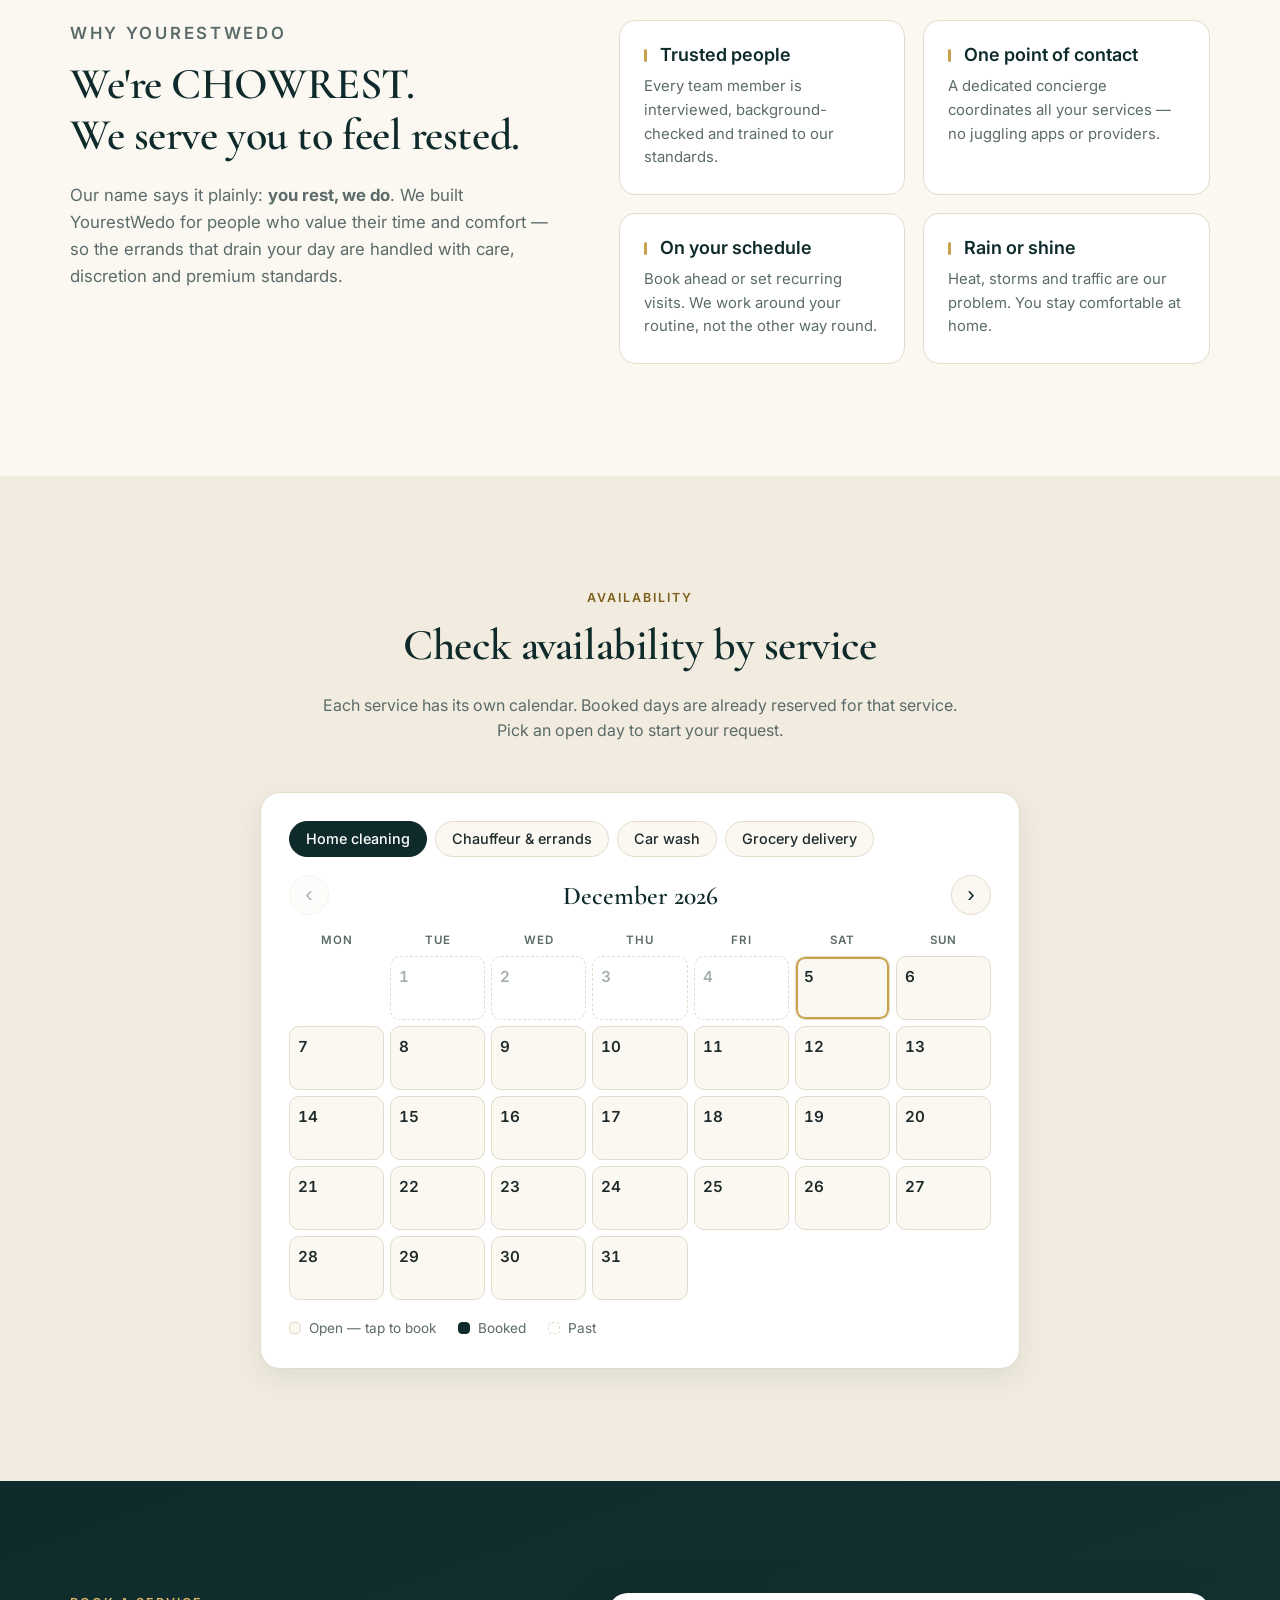
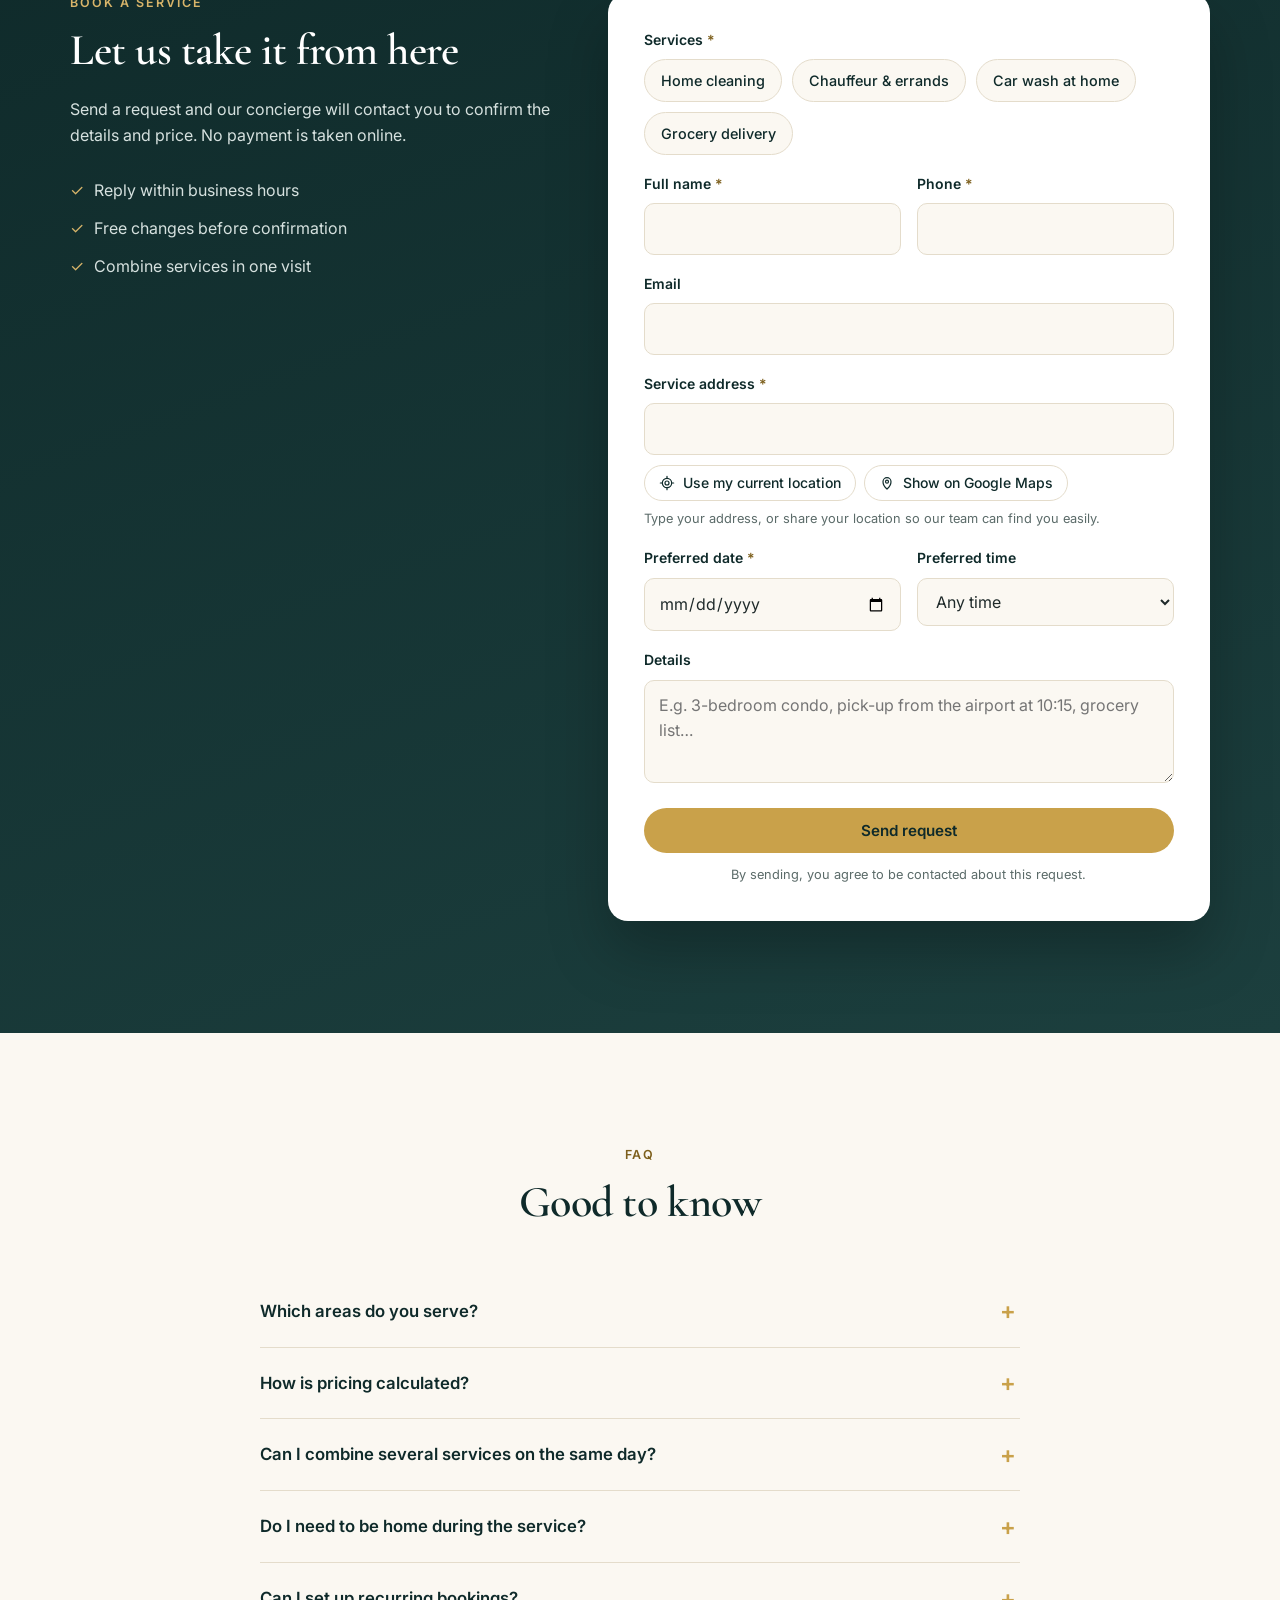
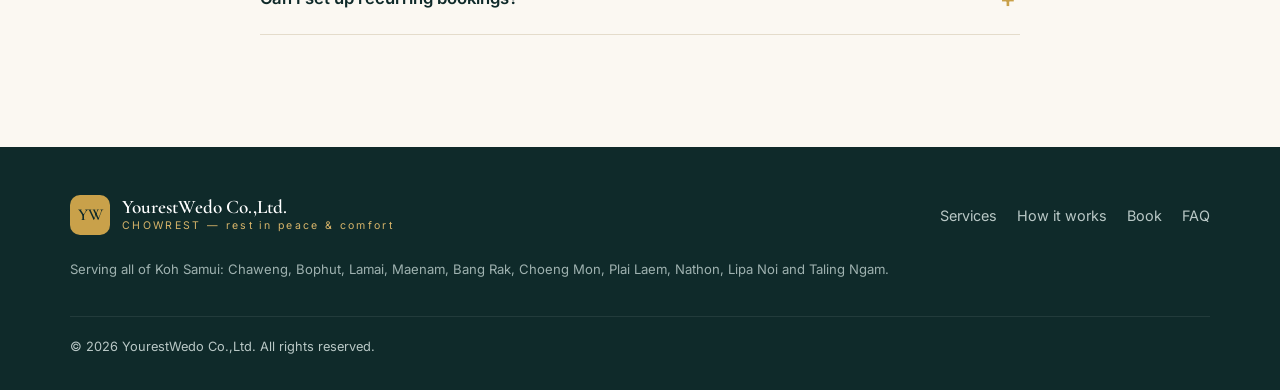
==== commit dede6e33: "Add an Airbnb & villa turnover cleaning page for Koh Samui hosts New landing page at /villa-turnover" ====
--- a/public/index.html
+++ b/public/index.html
@@ -97,7 +97,7 @@
             <li class="hg-slide"><a href="cleaning.html#work"><img src="work/house/07.jpg" alt="Empty rental house room after a deep clean" width="1020" height="765" loading="eager" decoding="async"><span class="hg-cap"><span class="hg-tag">Cleaning</span>Rental house, after our clean</span></a></li>
             <li class="hg-slide"><a href="cleaning.html#work"><img src="work/villa4/14.jpg" alt="Clean villa terrace with a view over the island" width="1020" height="765" loading="lazy" decoding="async"><span class="hg-cap"><span class="hg-tag">Cleaning</span>Villa terrace</span></a></li>
             <li class="hg-slide"><a href="chauffeur.html#team"><img src="team/car-1.jpg" alt="White company car parked and ready" width="1020" height="765" loading="lazy" decoding="async"><span class="hg-cap"><span class="hg-tag">Chauffeur</span>Our cars, cleaned for every trip</span></a></li>
-            <li class="hg-slide"><a href="cleaning.html#work"><img src="work/villa4/02.jpg" alt="Shining double-sink villa bathroom" width="1020" height="765" loading="lazy" decoding="async"><span class="hg-cap"><span class="hg-tag">Cleaning</span>Villa bathroom</span></a></li>
+            <li class="hg-slide"><a href="cleaning.html#work"><img src="work/villa4/01.jpg" alt="Clean villa bathroom with a freestanding bathtub" width="1020" height="765" loading="lazy" decoding="async"><span class="hg-cap"><span class="hg-tag">Cleaning</span>Villa bathroom</span></a></li>
             <li class="hg-slide"><a href="cleaning.html#work"><img src="work/house/06.jpg" alt="Bright, clean bedroom in a rental house" width="1020" height="765" loading="lazy" decoding="async"><span class="hg-cap"><span class="hg-tag">Cleaning</span>Rental house bedroom</span></a></li>
             <li class="hg-slide"><a href="chauffeur.html#trips"><img src="trip/beach-1.jpg" alt="Calm beach with clear water on a private trip" width="1020" height="765" loading="lazy" decoding="async"><span class="hg-cap"><span class="hg-tag">Private trips</span>Beaches around the island</span></a></li>
             <li class="hg-slide"><a href="cleaning.html#work"><img src="work/villa4/25.jpg" alt="Clean pool deck of a hillside villa" width="1020" height="765" loading="lazy" decoding="async"><span class="hg-cap"><span class="hg-tag">Cleaning</span>Villa pool deck</span></a></li>
@@ -128,7 +128,7 @@
               <li>Laundry &amp; ironing on request</li>
               <li>Weekly, bi-weekly or one-off</li>
             </ul>
-            <div class="service-links"><a class="service-link" href="cleaning.html">Details →</a><a class="service-link" href="#book" data-service="cleaning">Book cleaning →</a></div>
+            <div class="service-links"><a class="service-link" href="cleaning.html">Details →</a><a class="service-link" href="villa-turnover-cleaning">Airbnb turnovers →</a><a class="service-link" href="#book" data-service="cleaning">Book cleaning →</a></div>
           </article>
 
           <article class="service">
--- a/public/styles.css
+++ b/public/styles.css
@@ -576,3 +576,11 @@
 @media (max-width: 560px) { .hg-track { grid-auto-columns: 85%; gap: 12px; } }
 @media (prefers-reduced-motion: reduce) { .hg-slide img { transition: none; } }
 .footer-area { grid-column: 1 / -1; margin: 0; font-size: .82rem; color: #9fb2b0; }
+
+/* Villa turnover cleaning page */
+.turnover-photos { max-width: 1140px; }
+.turnover-steps { max-width: 720px; margin: 0 auto; padding-left: 1.4em; display: grid; gap: 14px; font-size: 1.02rem; }
+.turnover-steps strong { color: var(--ink); }
+.turnover-cta { text-align: center; margin: 32px 0 0; }
+.turnover-others { text-align: center; margin-top: 28px; }
+.turnover-photos .hg-slide img { aspect-ratio: 4 / 3; border-radius: 16px; }
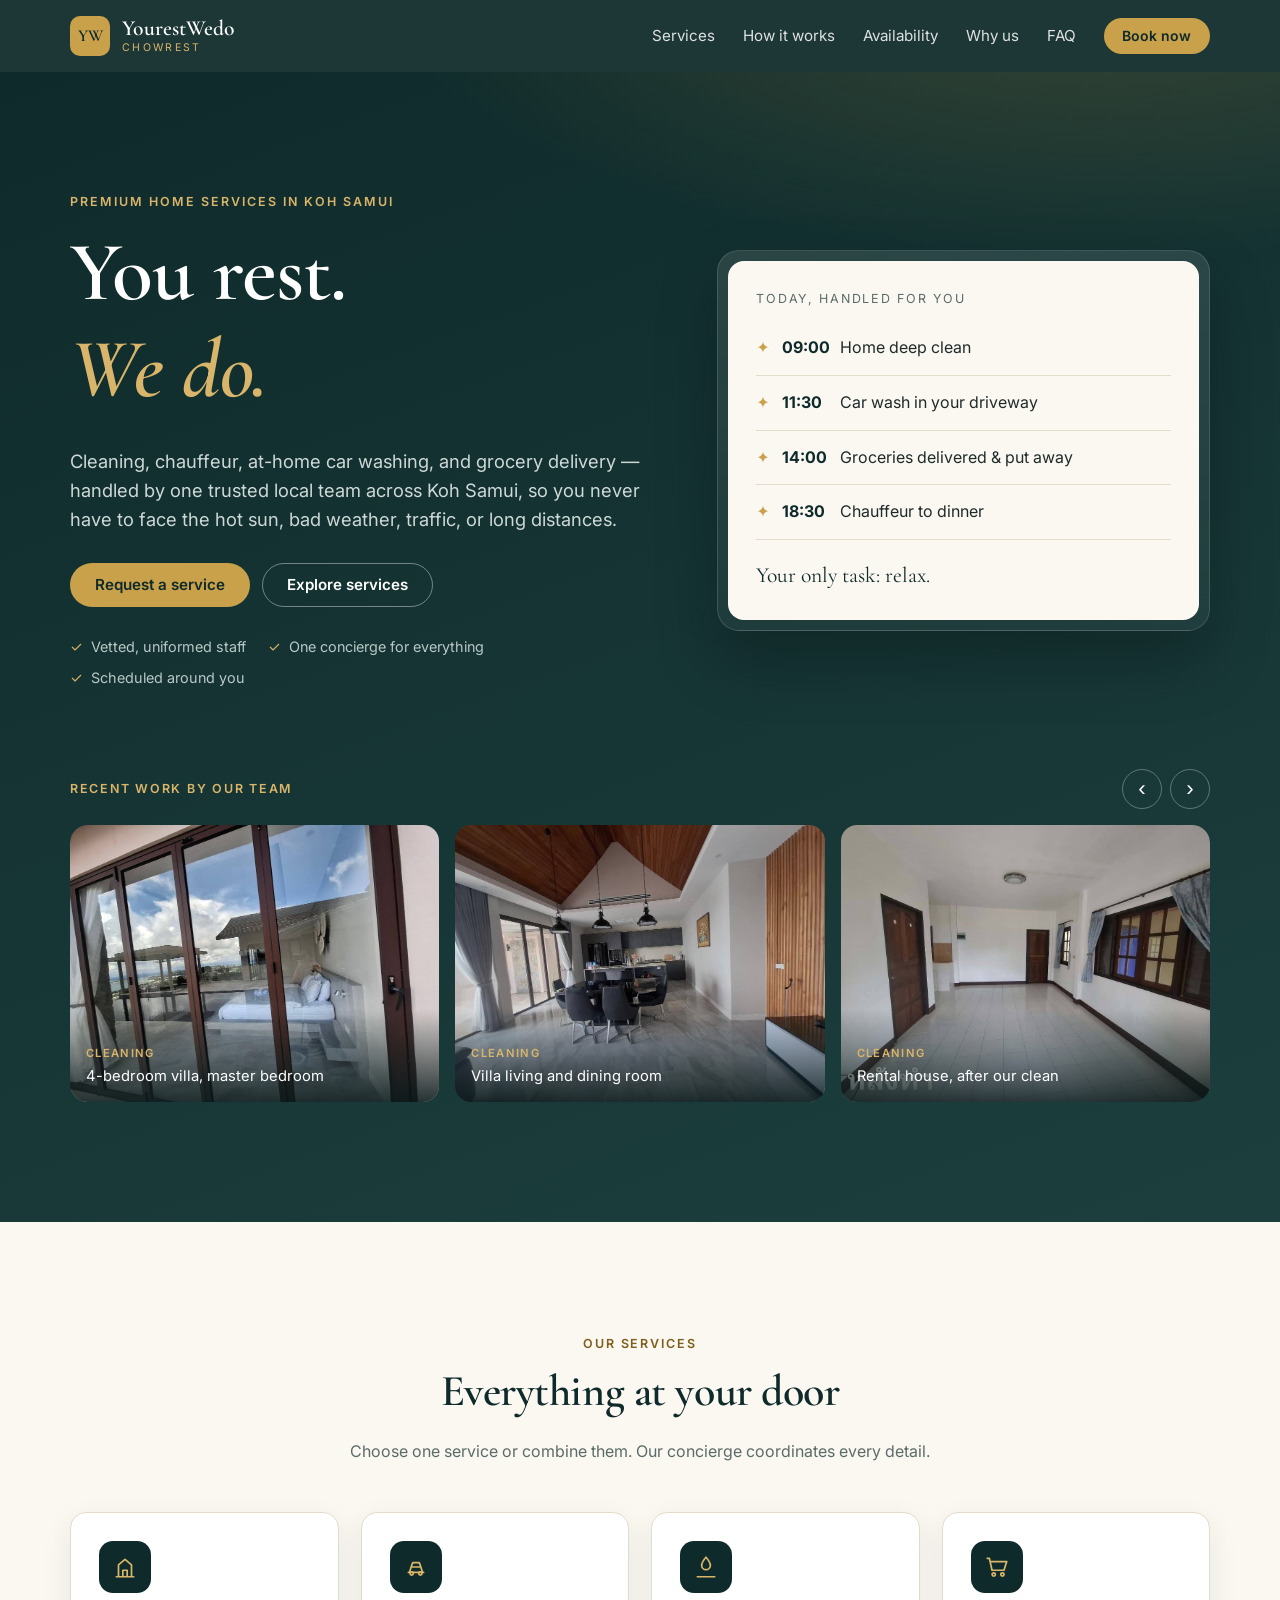
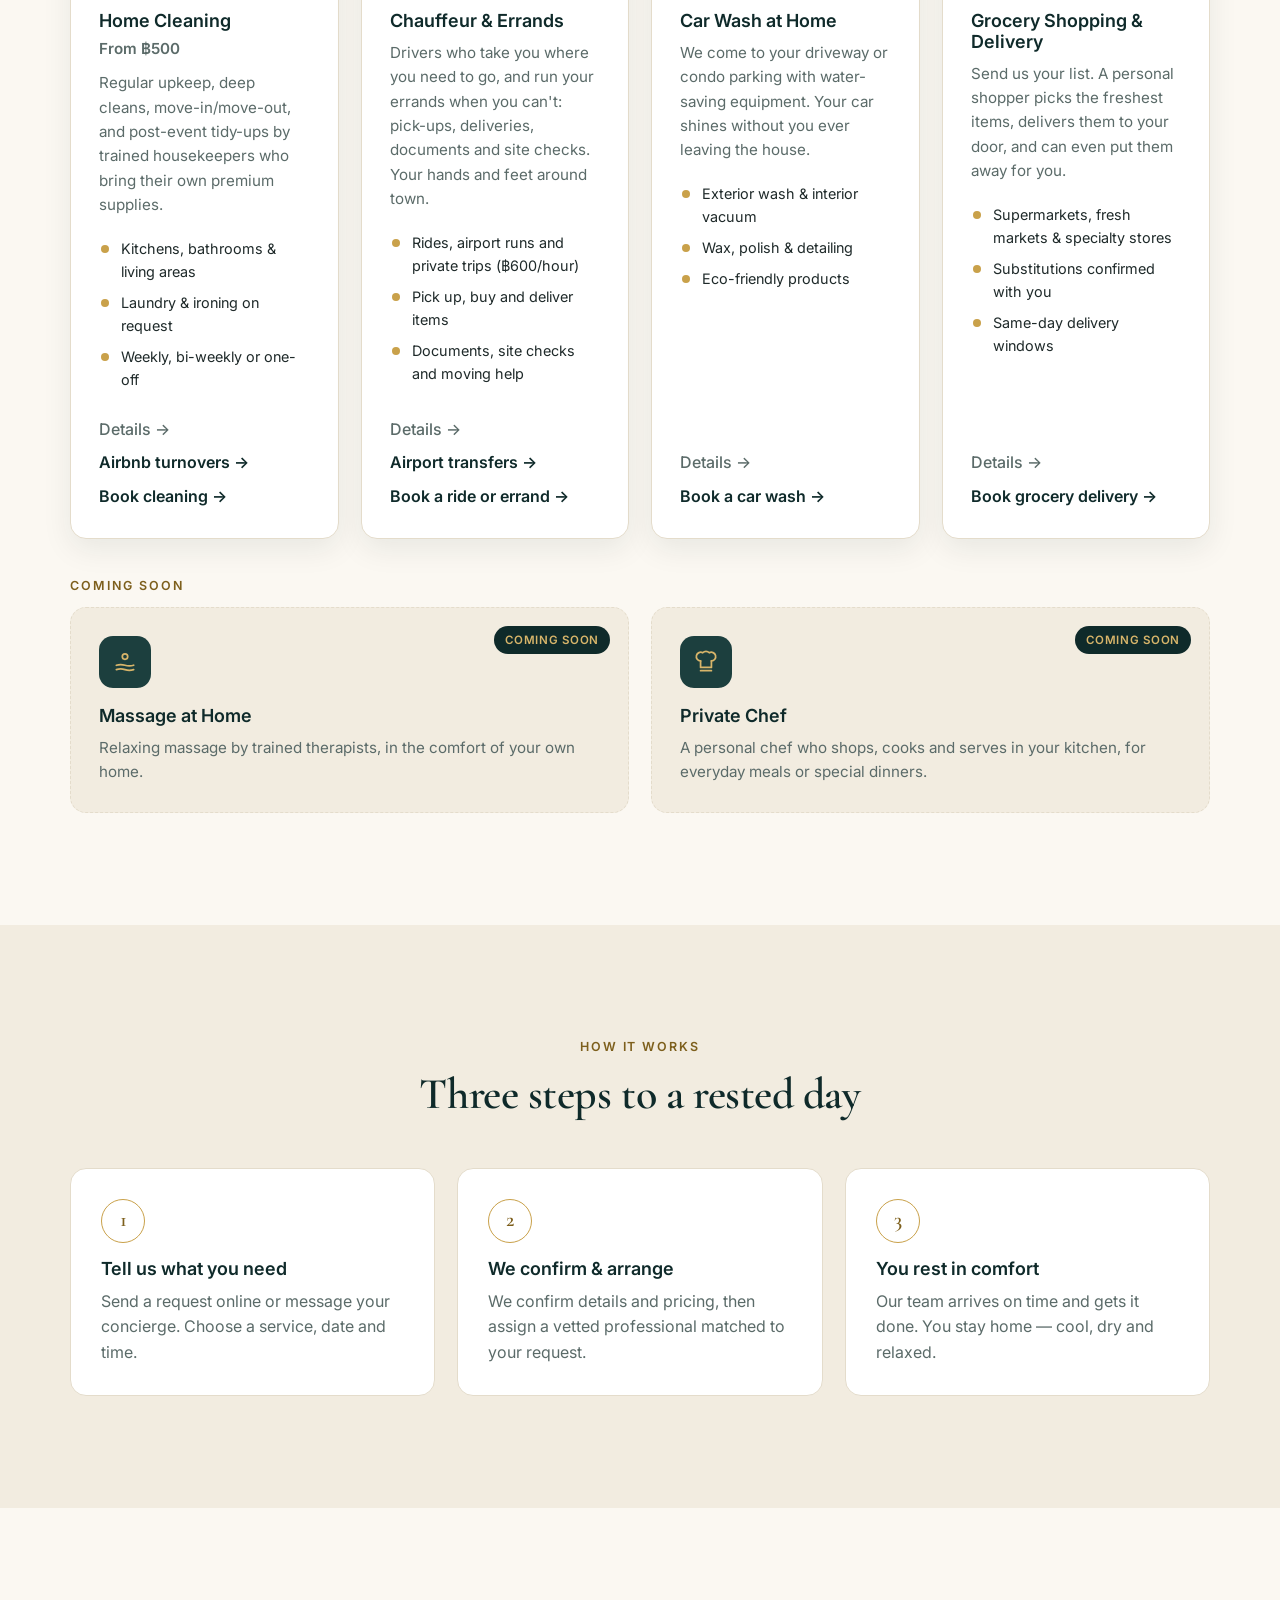
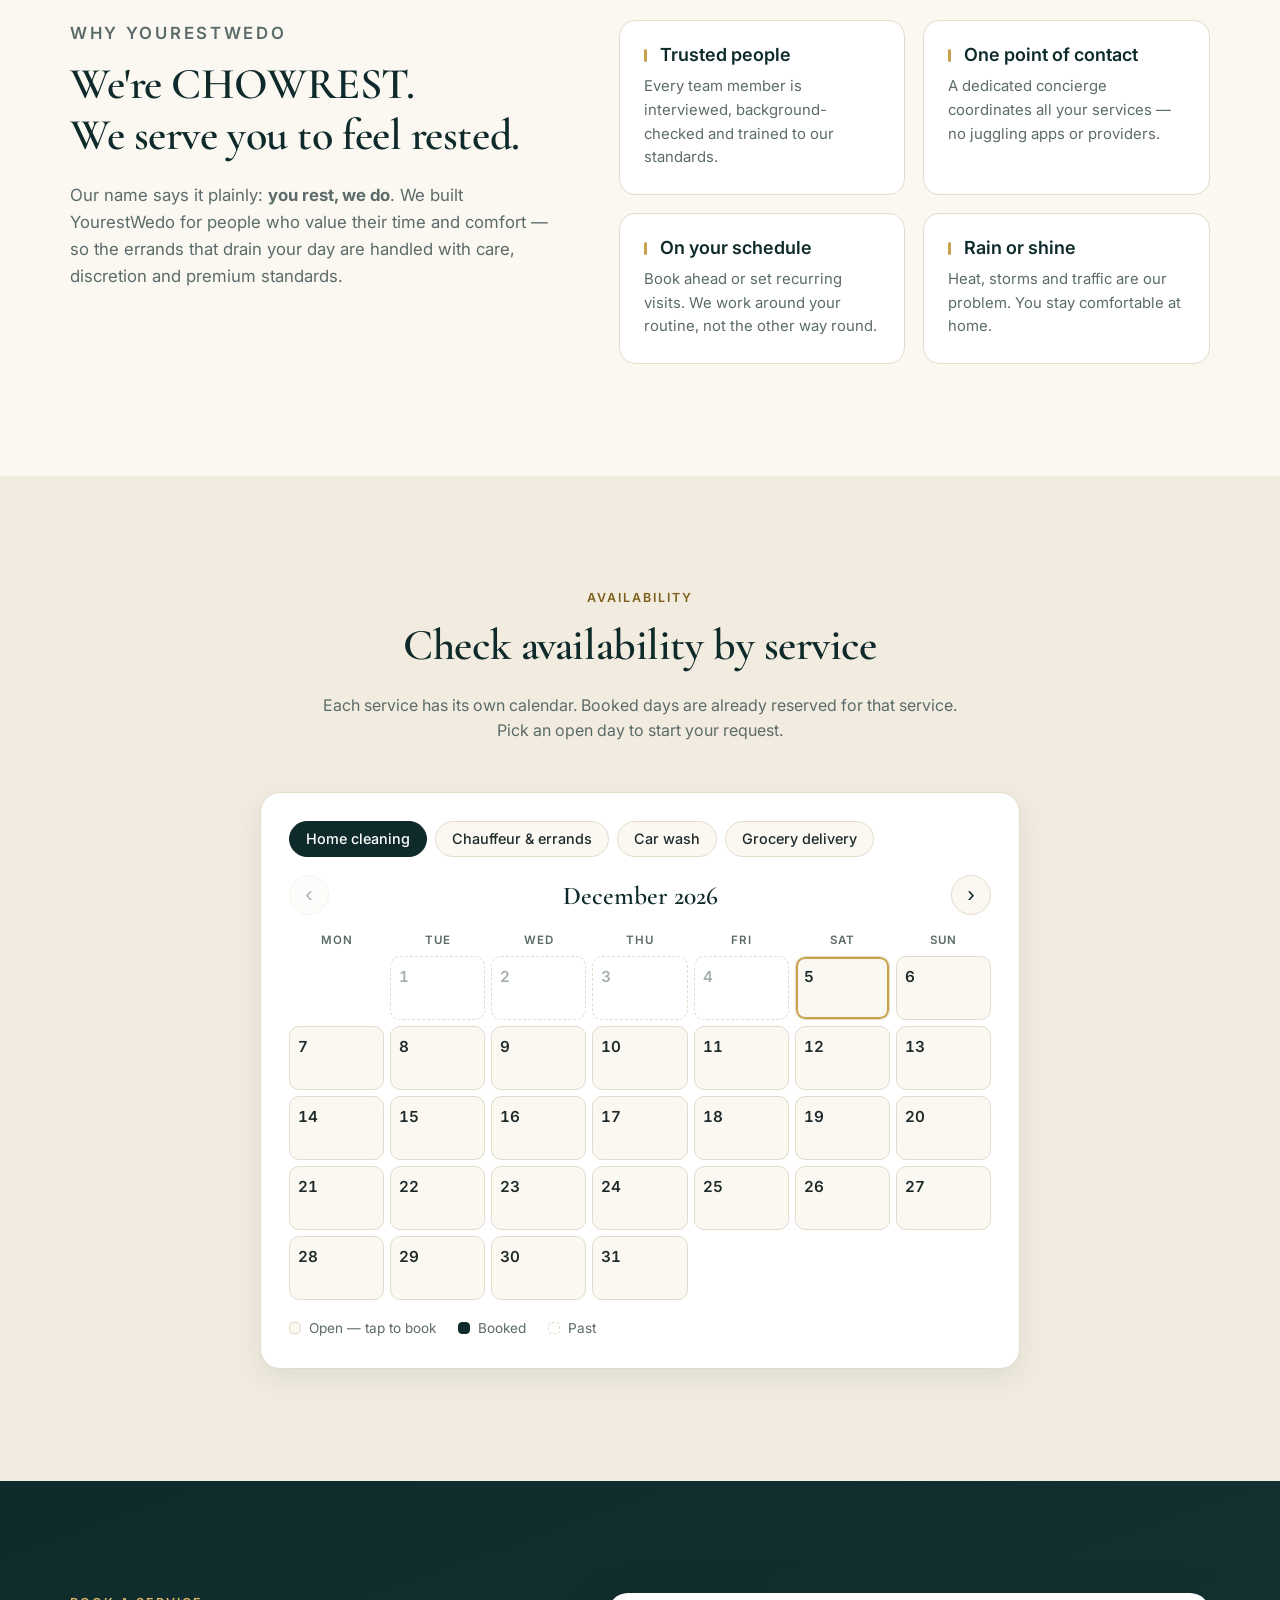
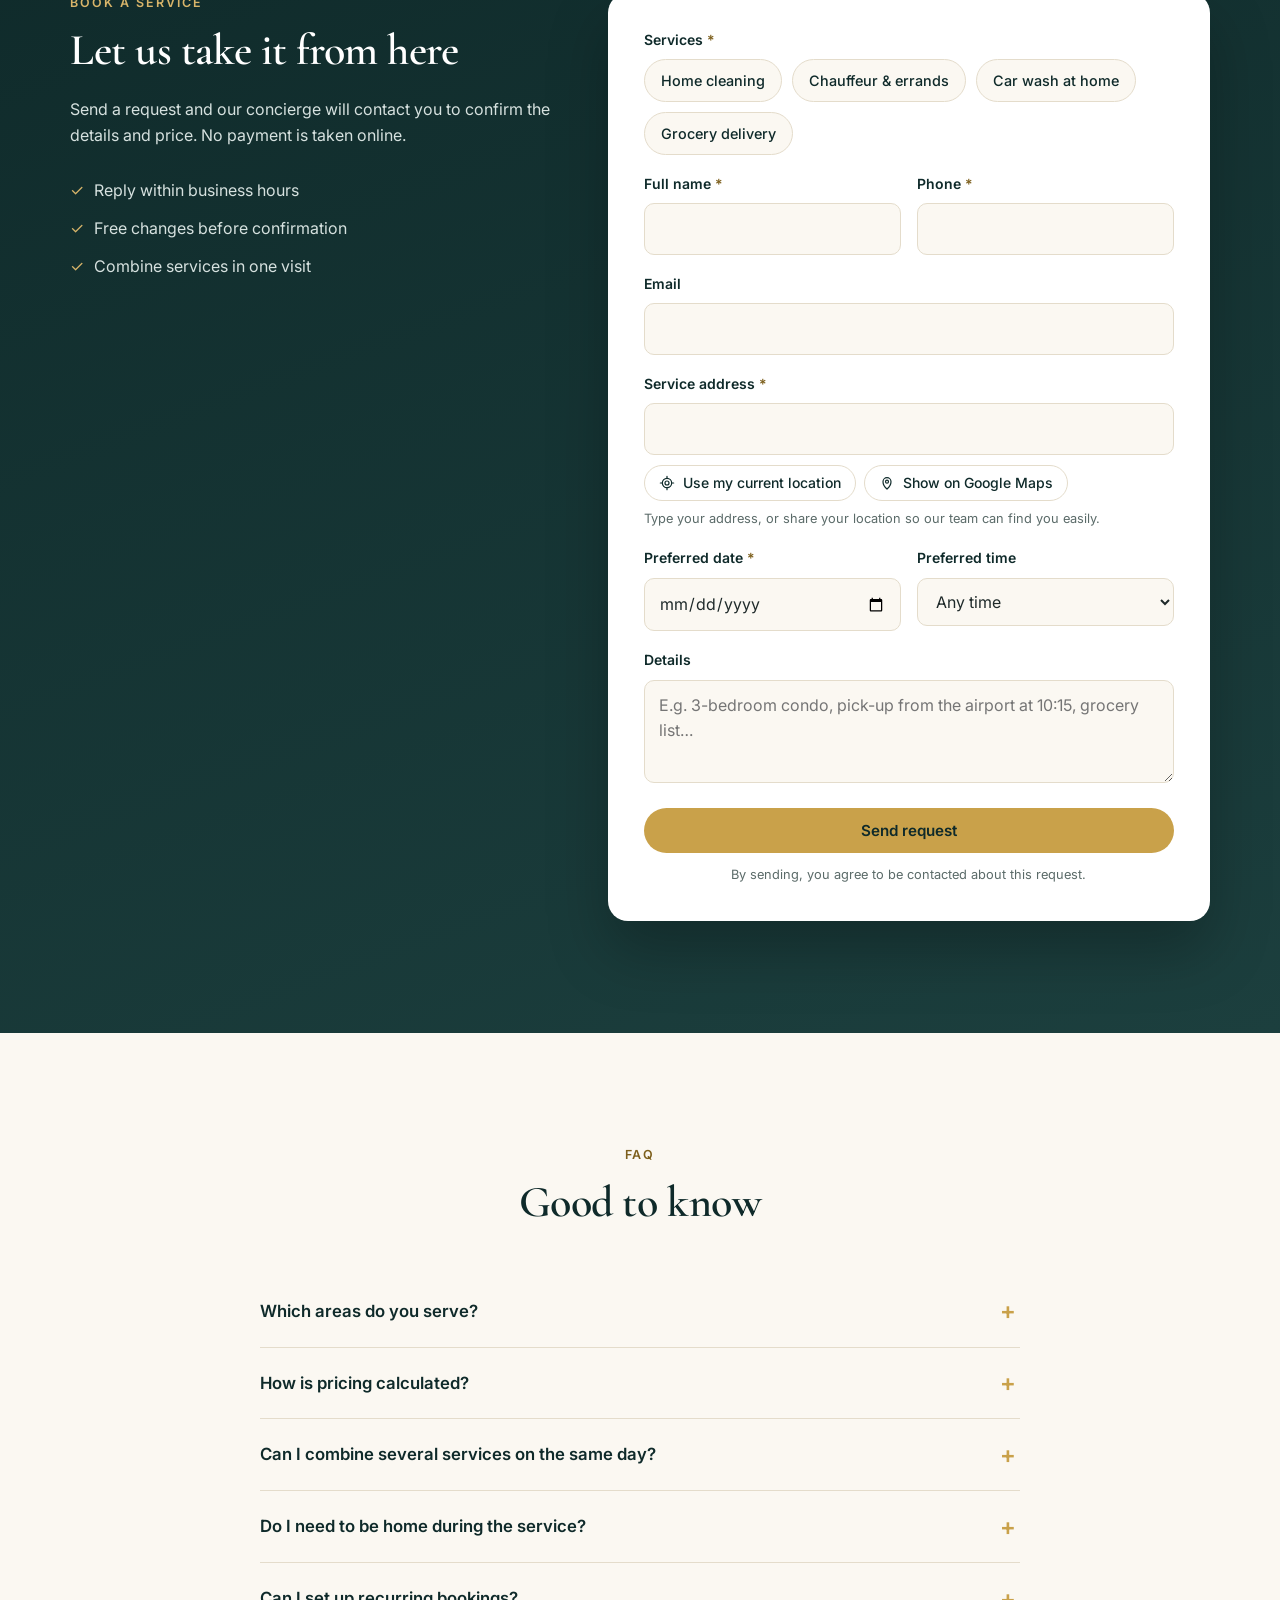
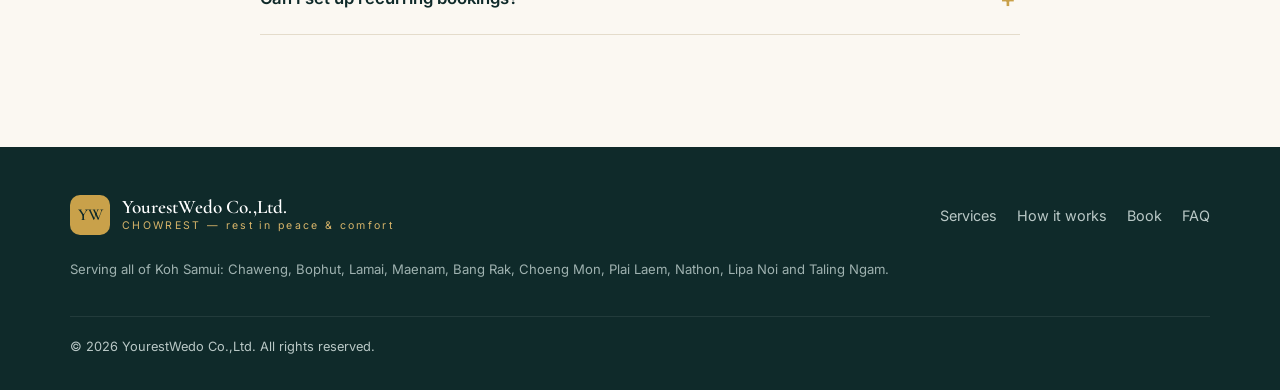
==== commit 847cb52a: "Add a Koh Samui airport transfer page with prices by area New landing page at /koh-samui-airport-tra" ====
--- a/public/index.html
+++ b/public/index.html
@@ -142,7 +142,7 @@
               <li>Pick up, buy and deliver items</li>
               <li>Documents, site checks and moving help</li>
             </ul>
-            <div class="service-links"><a class="service-link" href="chauffeur.html">Details →</a><a class="service-link" href="#book" data-service="chauffeur">Book a ride or errand →</a></div>
+            <div class="service-links"><a class="service-link" href="chauffeur.html">Details →</a><a class="service-link" href="koh-samui-airport-transfer">Airport transfers →</a><a class="service-link" href="#book" data-service="chauffeur">Book a ride or errand →</a></div>
           </article>
 
           <article class="service">
--- a/public/styles.css
+++ b/public/styles.css
@@ -584,3 +584,5 @@
 .turnover-cta { text-align: center; margin: 32px 0 0; }
 .turnover-others { text-align: center; margin-top: 28px; }
 .turnover-photos .hg-slide img { aspect-ratio: 4 / 3; border-radius: 16px; }
+.price-table .dist { text-align: right; white-space: nowrap; }
+@media (max-width: 560px) { .price-table td.dist { text-align: left; } }
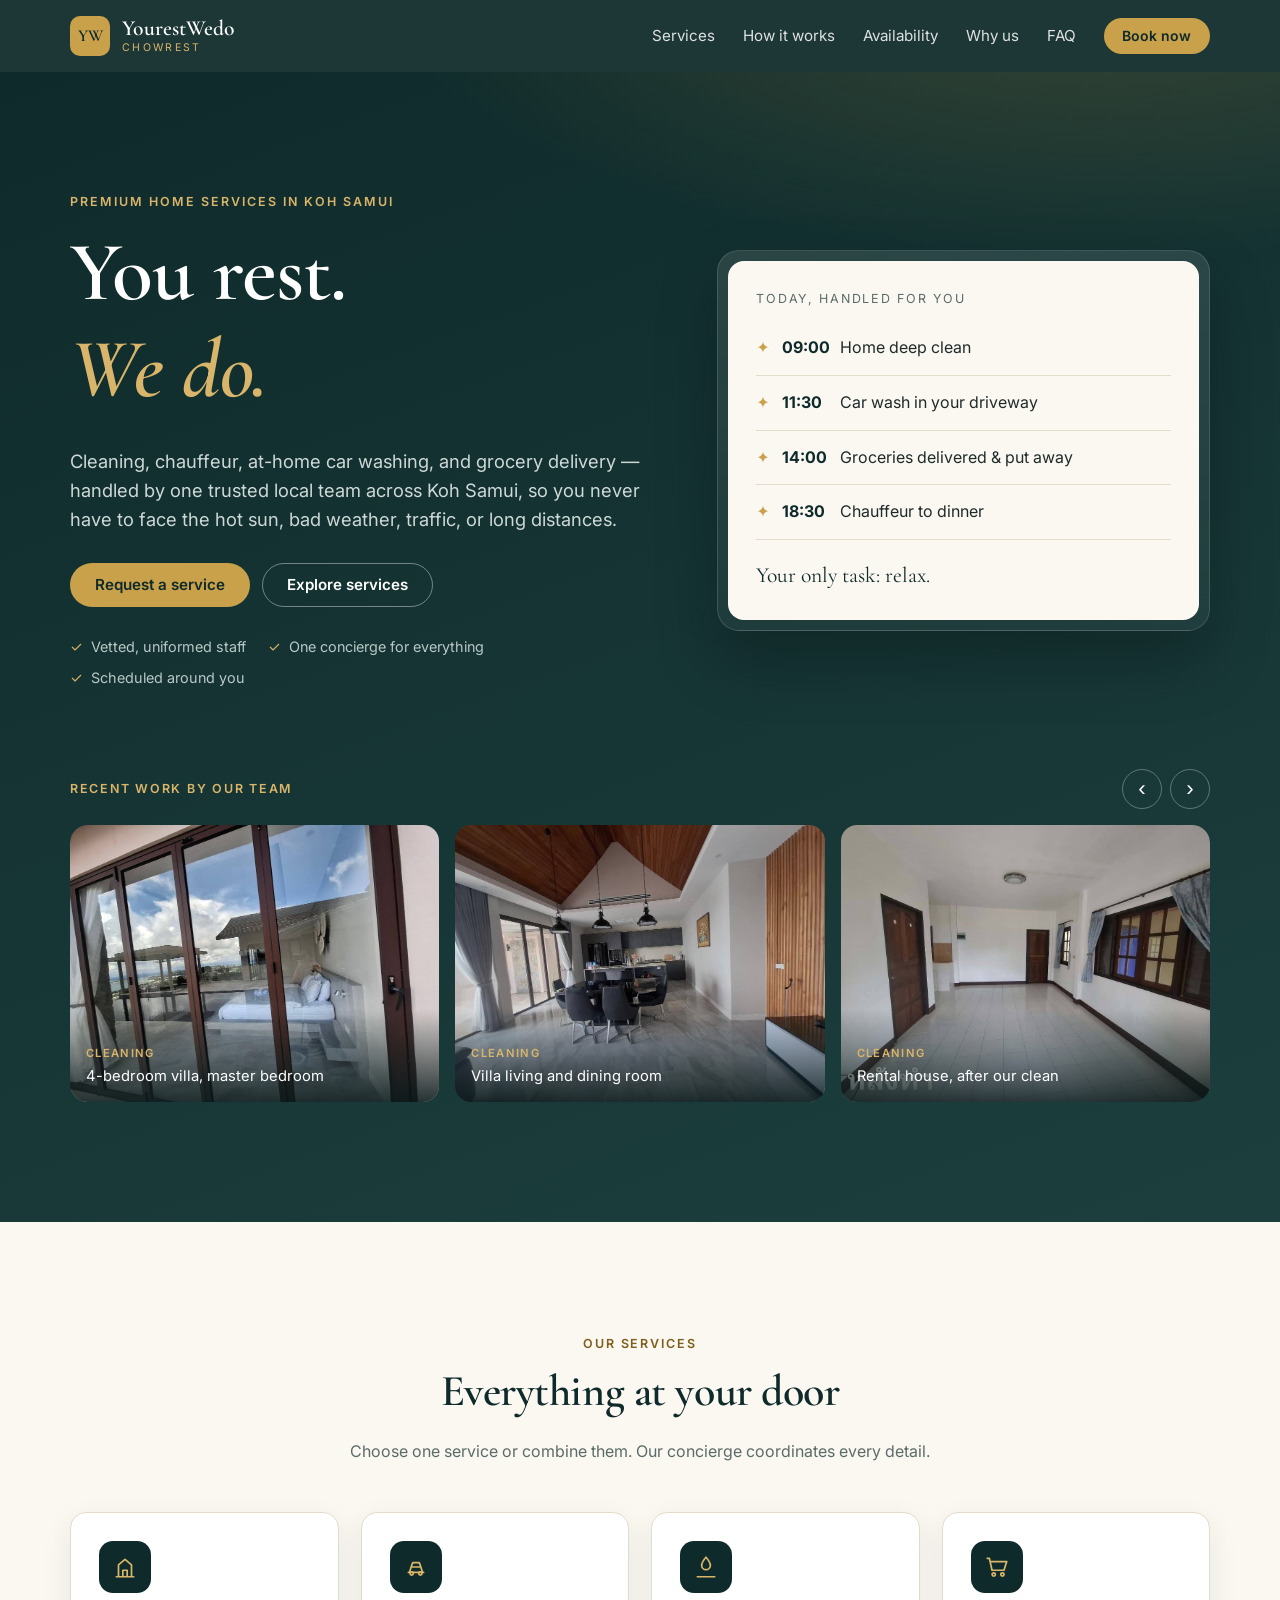
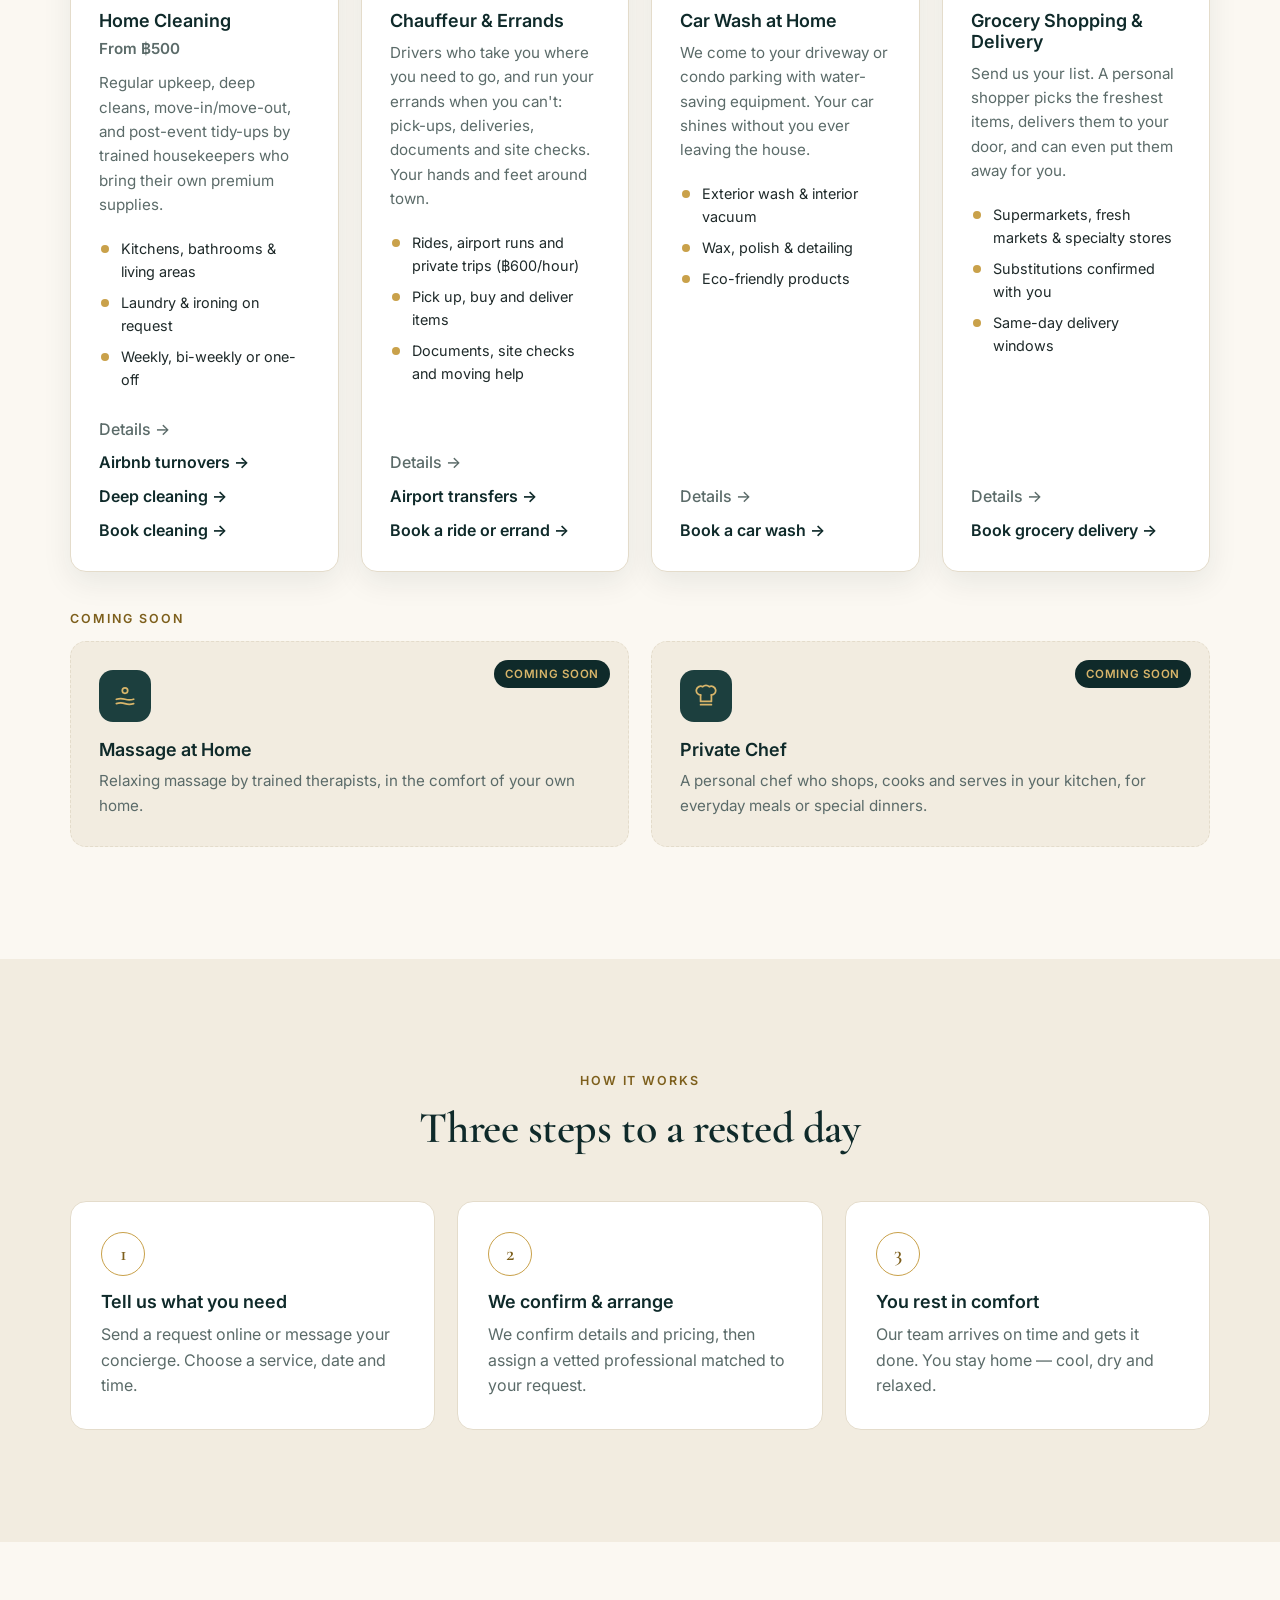
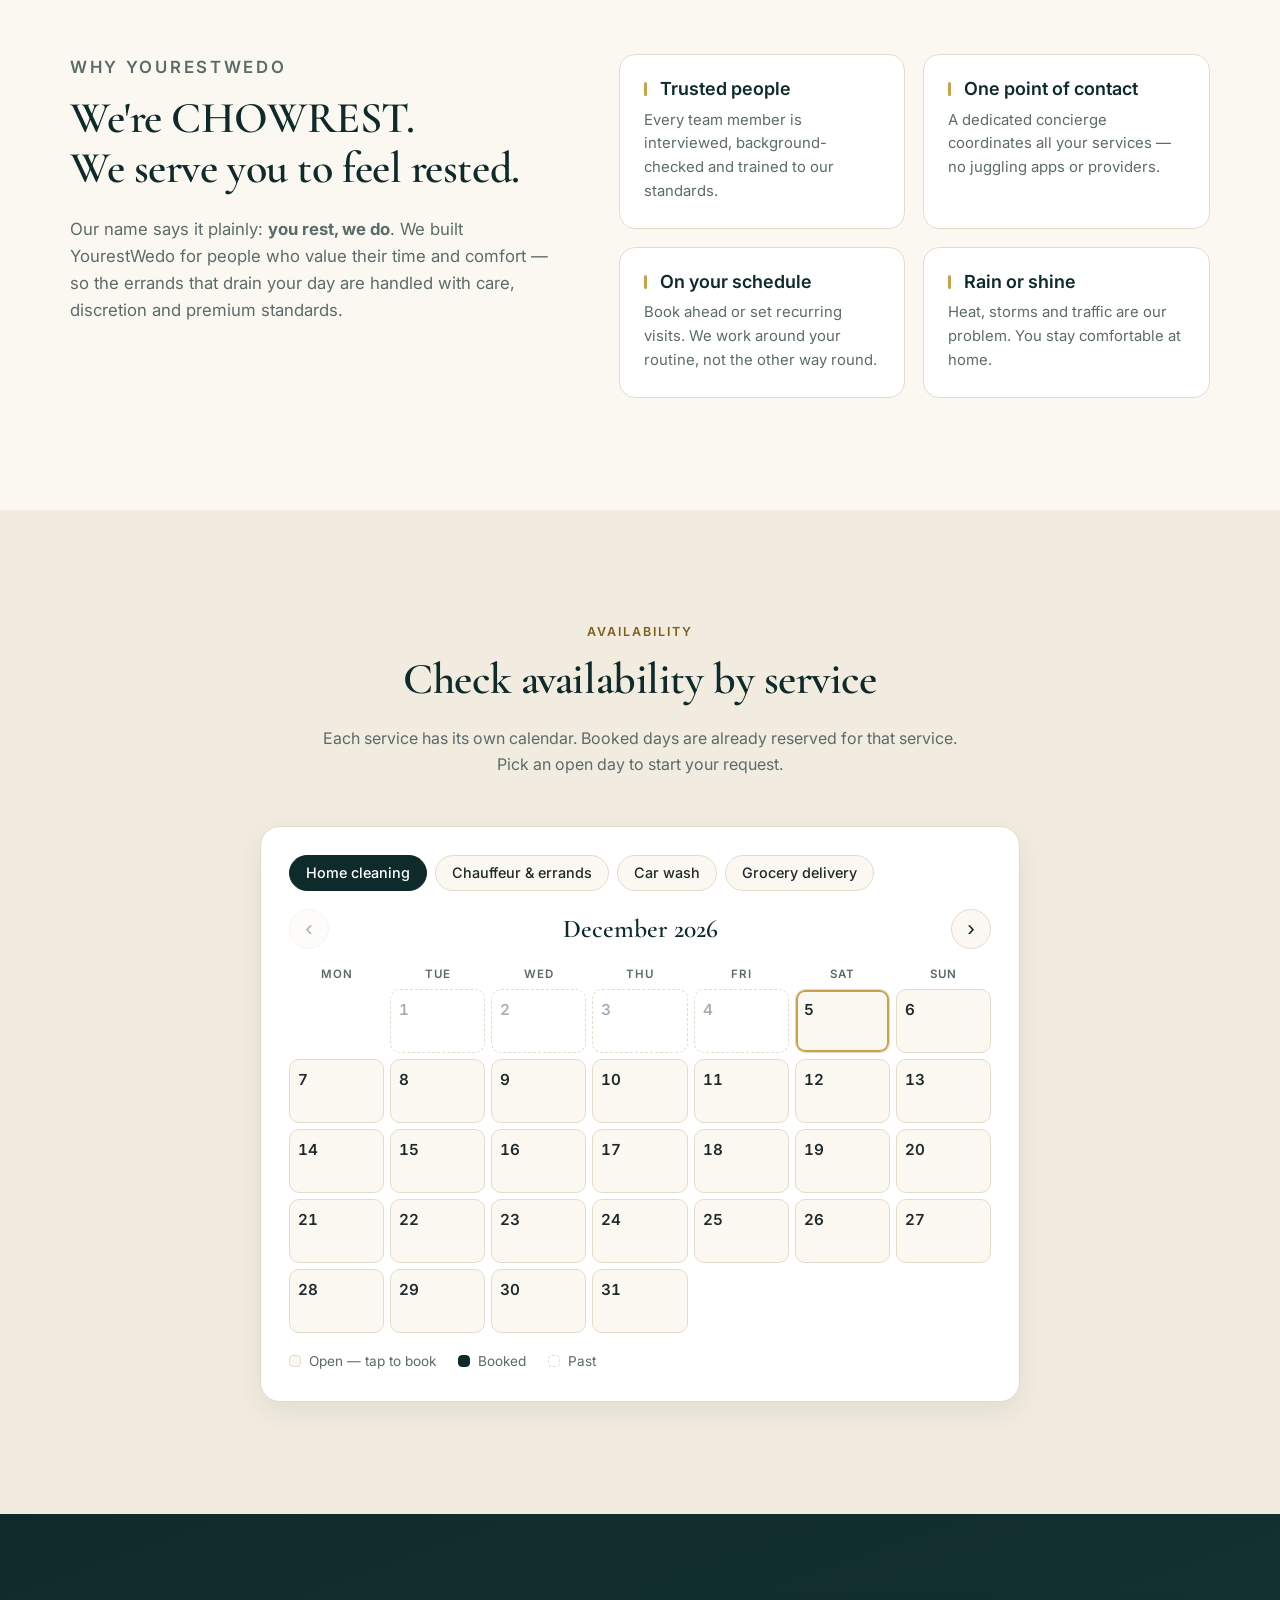
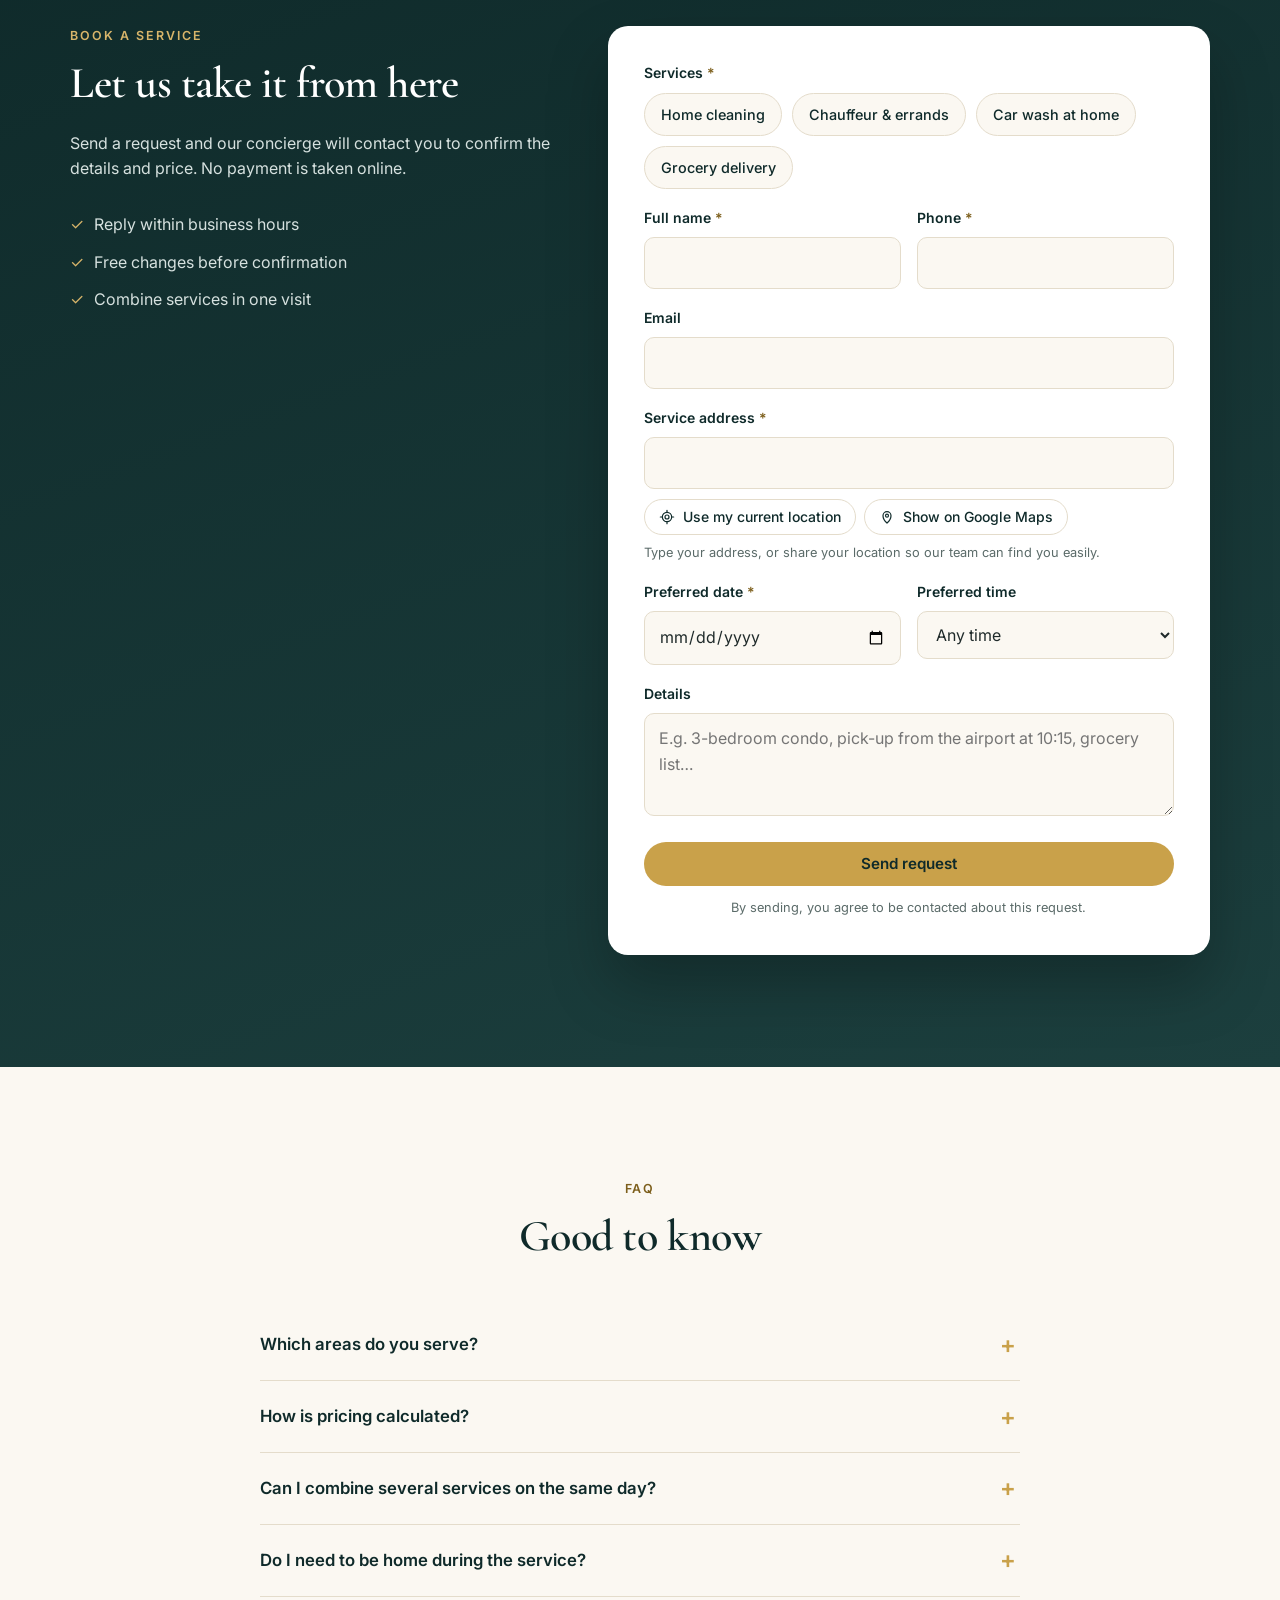
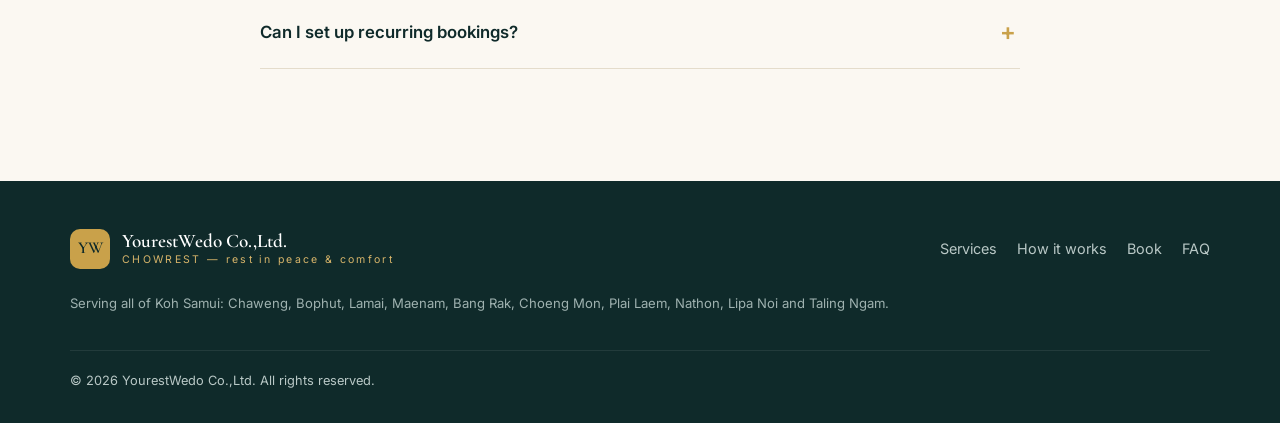
==== commit 952fedda: "Add a deep cleaning page for Koh Samui (move-in, move-out, after renovation) New landing page at /de" ====
--- a/public/index.html
+++ b/public/index.html
@@ -128,7 +128,7 @@
               <li>Laundry &amp; ironing on request</li>
               <li>Weekly, bi-weekly or one-off</li>
             </ul>
-            <div class="service-links"><a class="service-link" href="cleaning.html">Details →</a><a class="service-link" href="villa-turnover-cleaning">Airbnb turnovers →</a><a class="service-link" href="#book" data-service="cleaning">Book cleaning →</a></div>
+            <div class="service-links"><a class="service-link" href="cleaning.html">Details →</a><a class="service-link" href="villa-turnover-cleaning">Airbnb turnovers →</a><a class="service-link" href="deep-cleaning-koh-samui">Deep cleaning →</a><a class="service-link" href="#book" data-service="cleaning">Book cleaning →</a></div>
           </article>
 
           <article class="service">
--- a/public/styles.css
+++ b/public/styles.css
@@ -586,3 +586,17 @@
 .turnover-photos .hg-slide img { aspect-ratio: 4 / 3; border-radius: 16px; }
 .price-table .dist { text-align: right; white-space: nowrap; }
 @media (max-width: 560px) { .price-table td.dist { text-align: left; } }
+
+/* Deep cleaning page */
+.btn-ghost-dark { border: 1px solid var(--ink); color: var(--ink); background: transparent; }
+.btn-ghost-dark:hover { background: var(--ink); color: #fff; }
+.ba-grid { display: grid; grid-template-columns: 1fr 1fr; gap: 32px; }
+.ba-job h3 { margin: 0 0 12px; }
+.ba-pair { display: grid; grid-template-columns: 1fr 1fr; gap: 10px; }
+.ba-pair figure { margin: 0; position: relative; }
+.ba-pair img { width: 100%; aspect-ratio: 3 / 4; object-fit: cover; border-radius: 14px; background: var(--line); }
+.ba-pair figcaption { position: absolute; left: 10px; top: 10px; padding: 3px 10px; border-radius: 999px; background: rgba(15,42,42,.85); color: #fff; font-size: .75rem; font-weight: 600; letter-spacing: .06em; text-transform: uppercase; }
+.ba-pair figure:last-child figcaption { background: var(--gold); color: var(--ink); }
+@media (max-width: 860px) { .ba-grid { grid-template-columns: 1fr; } }
+.deep-price { max-width: 720px; margin: 0 auto; }
+.deep-price p { color: var(--muted); }
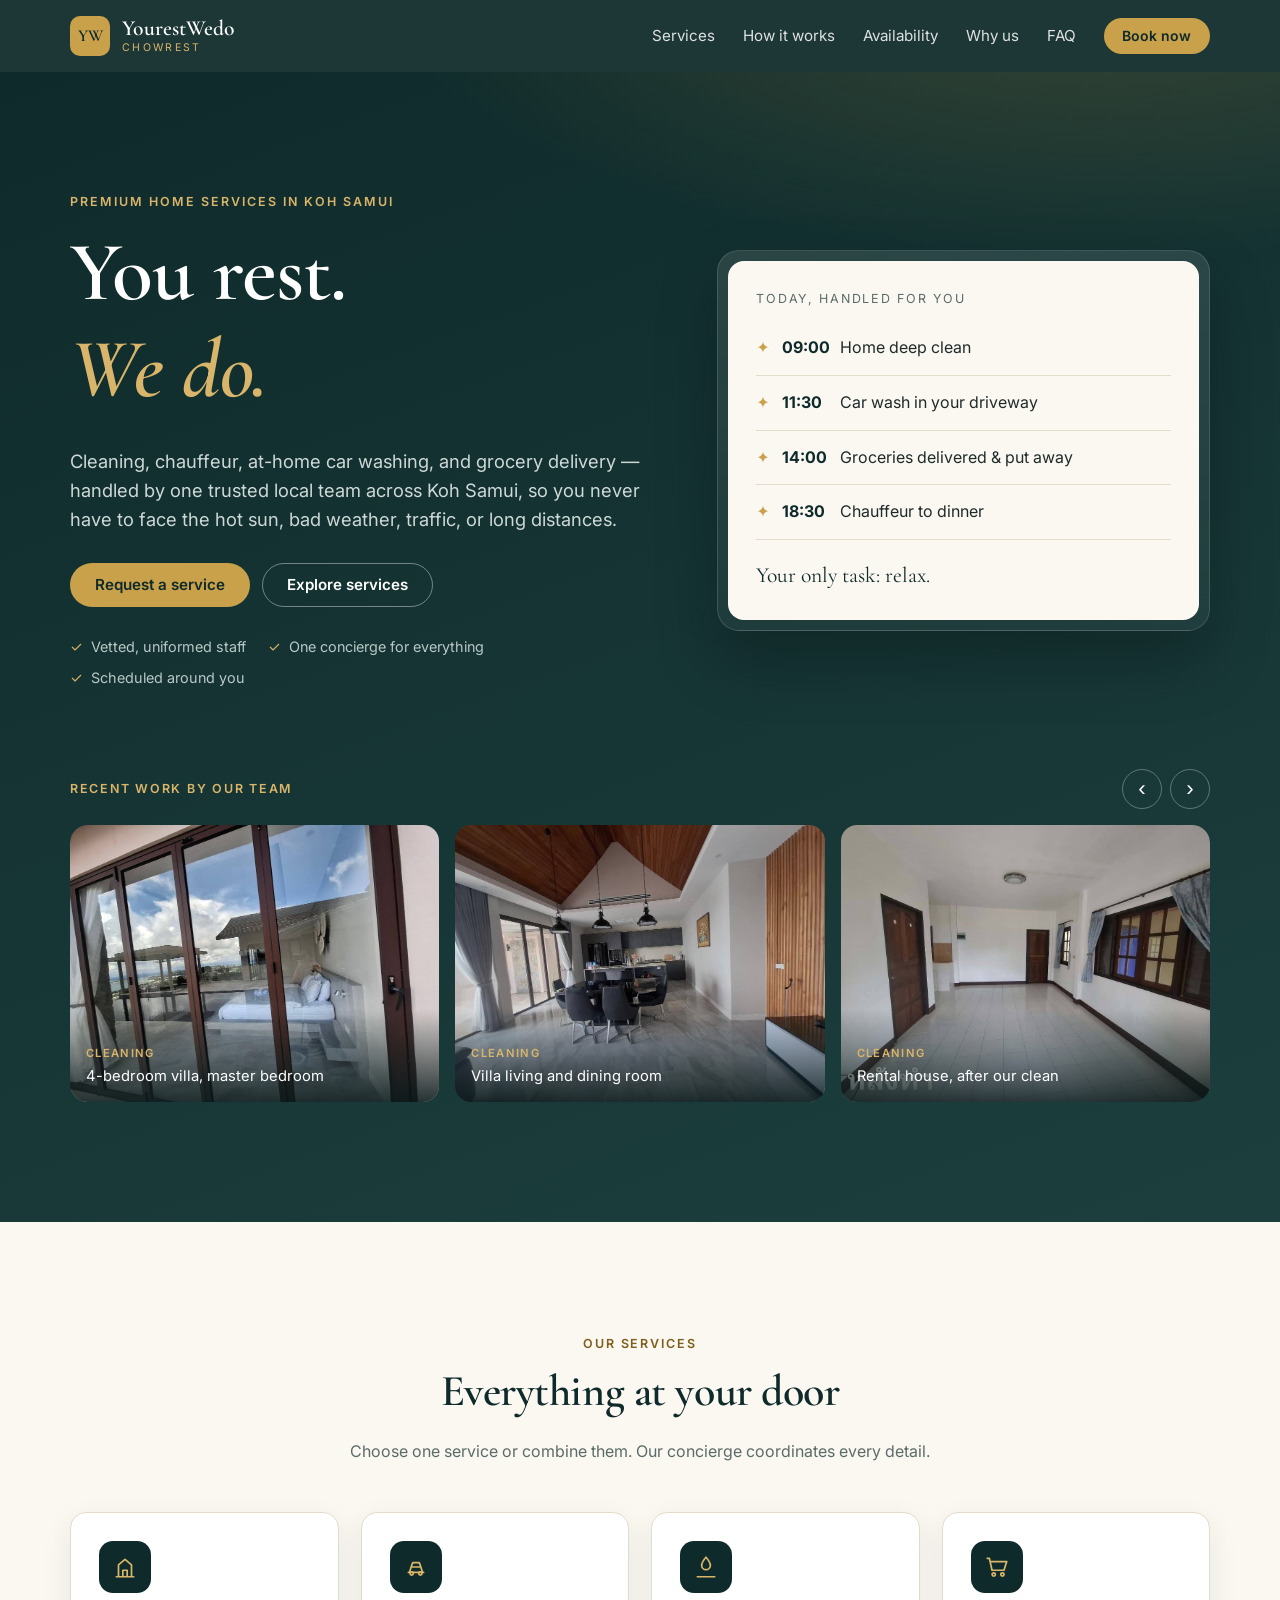
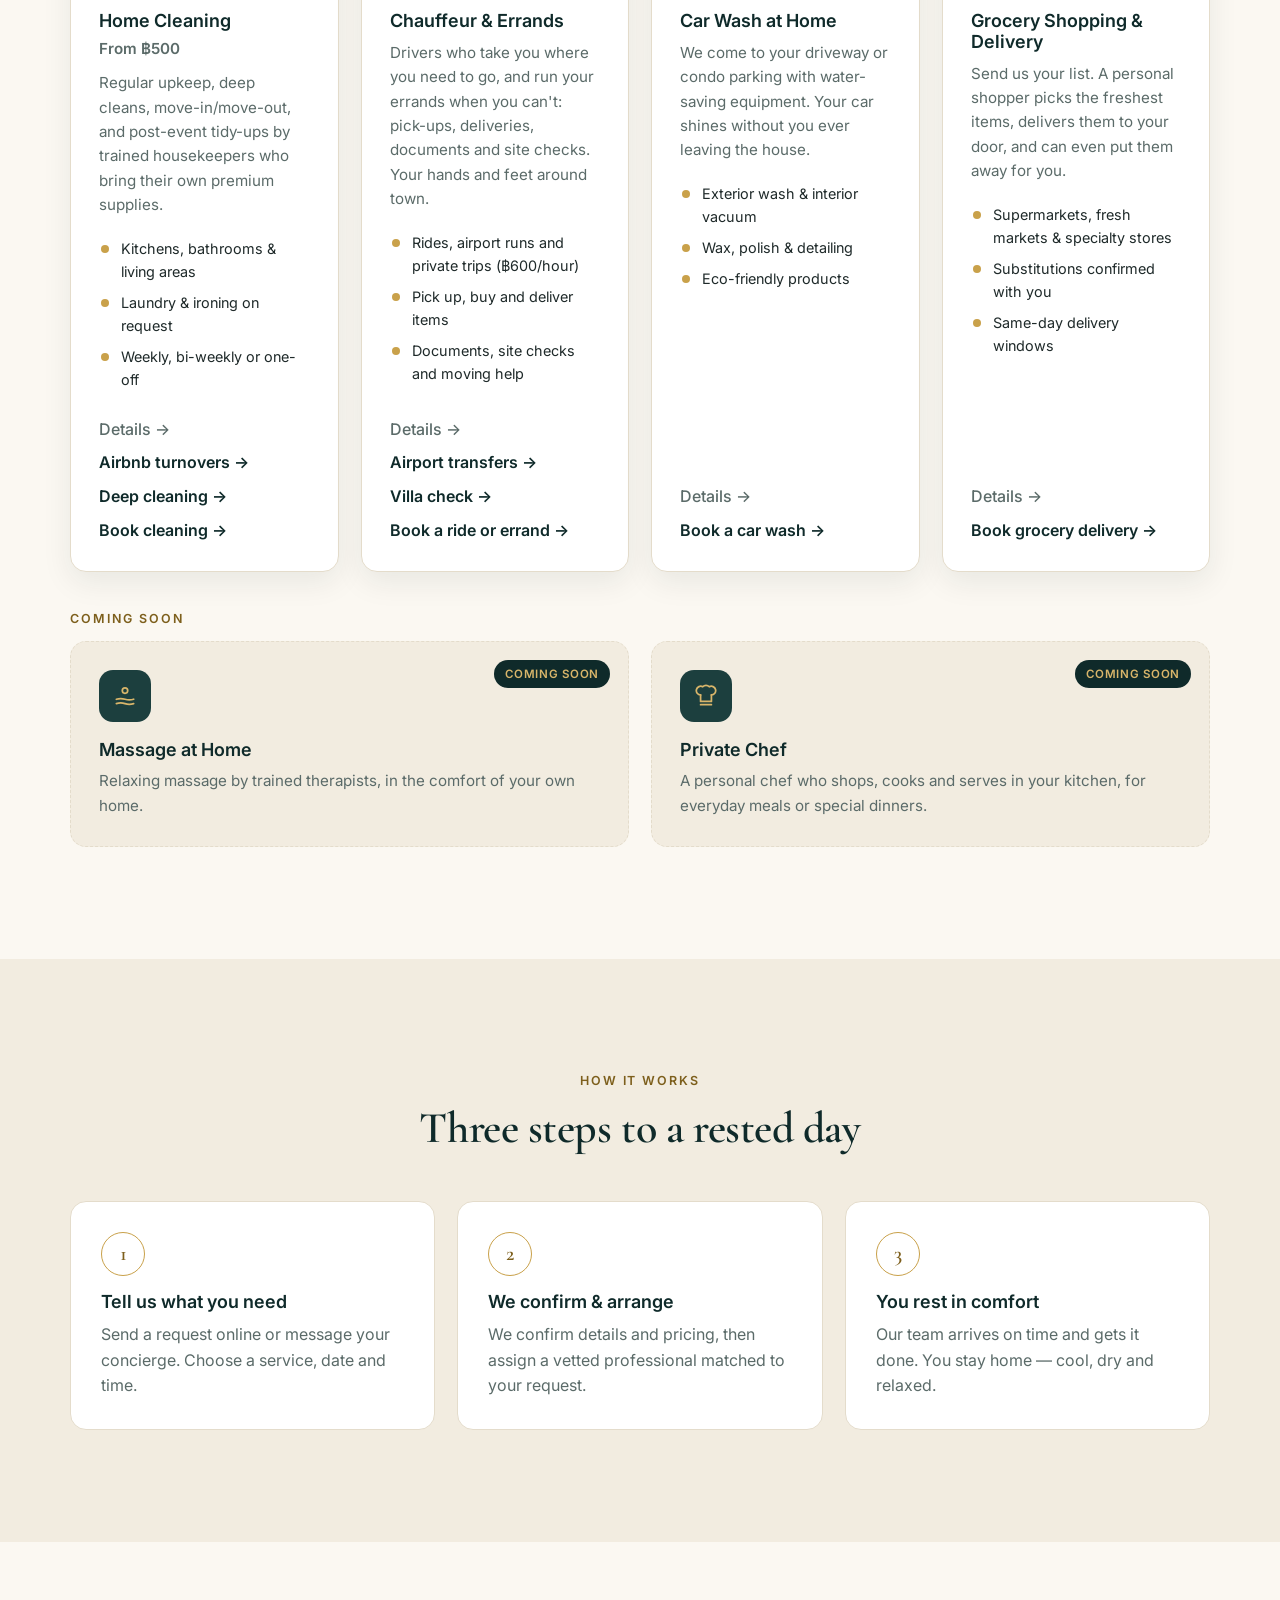
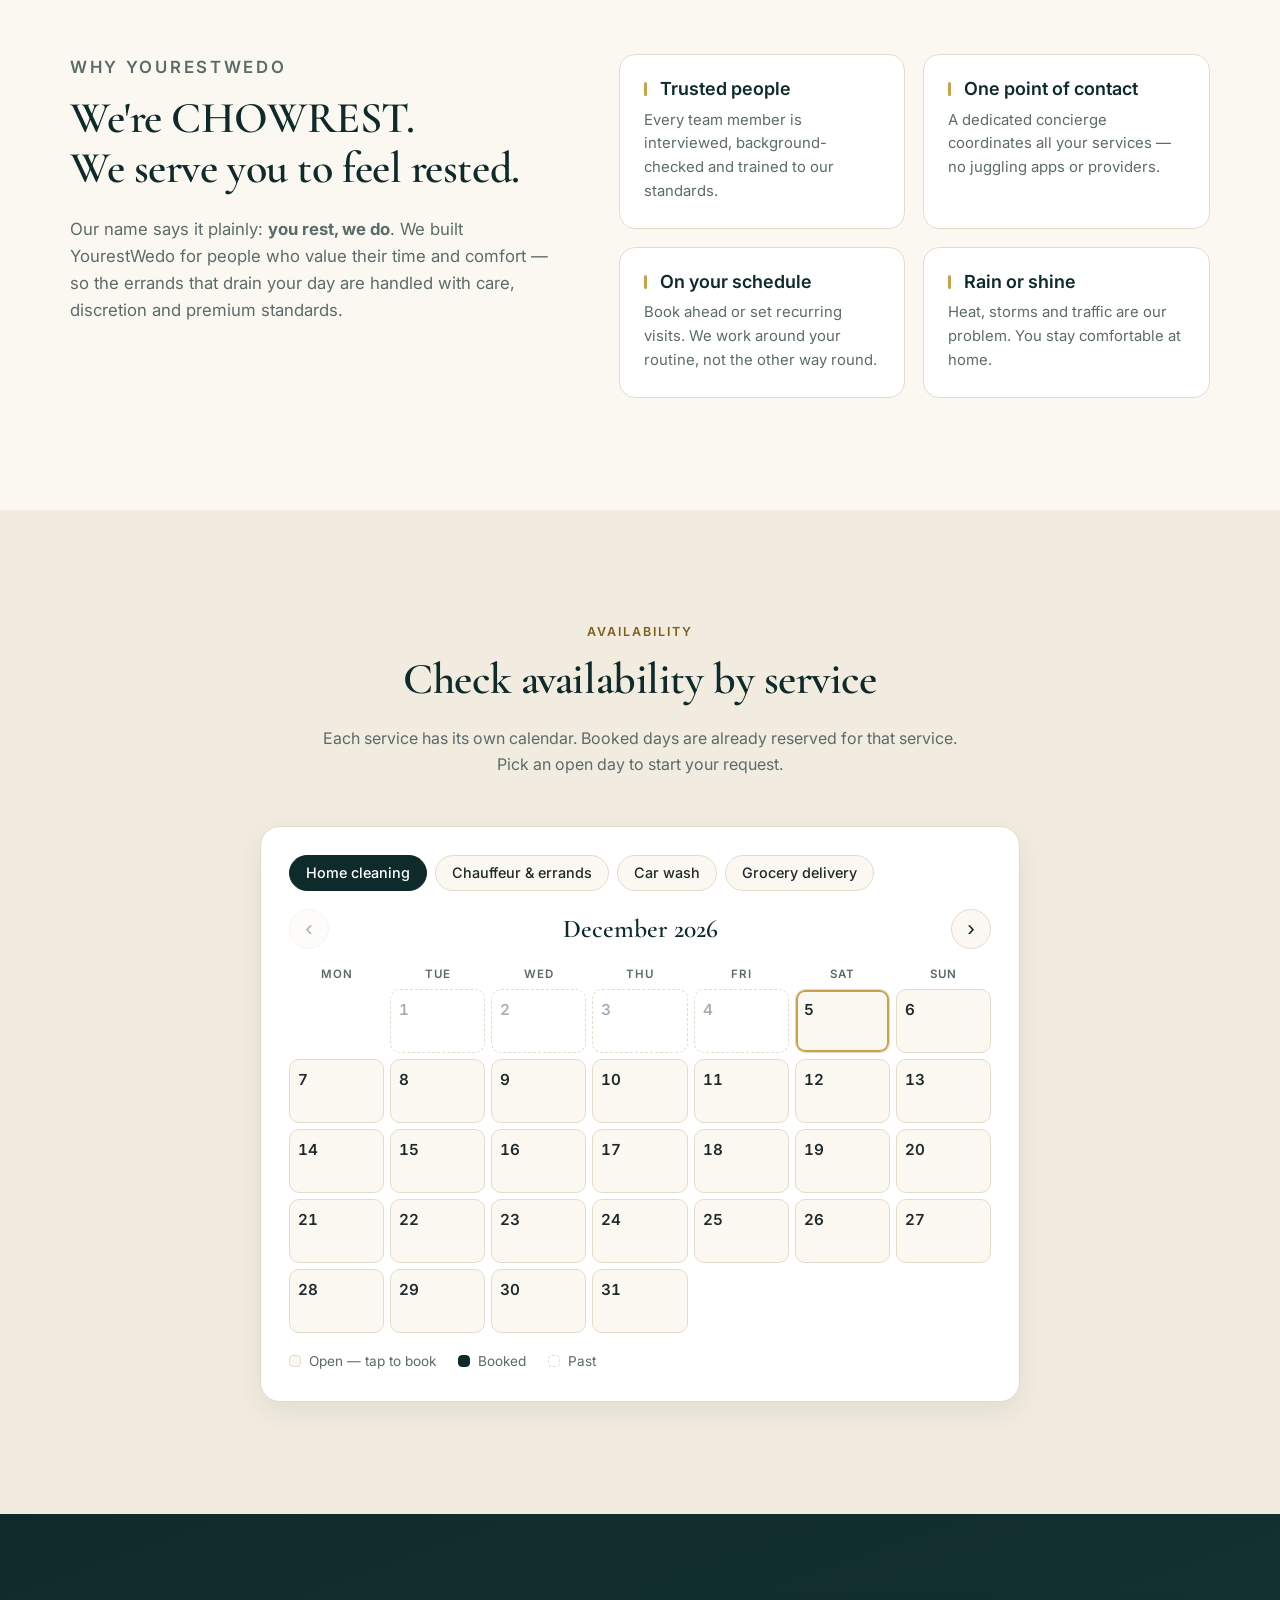
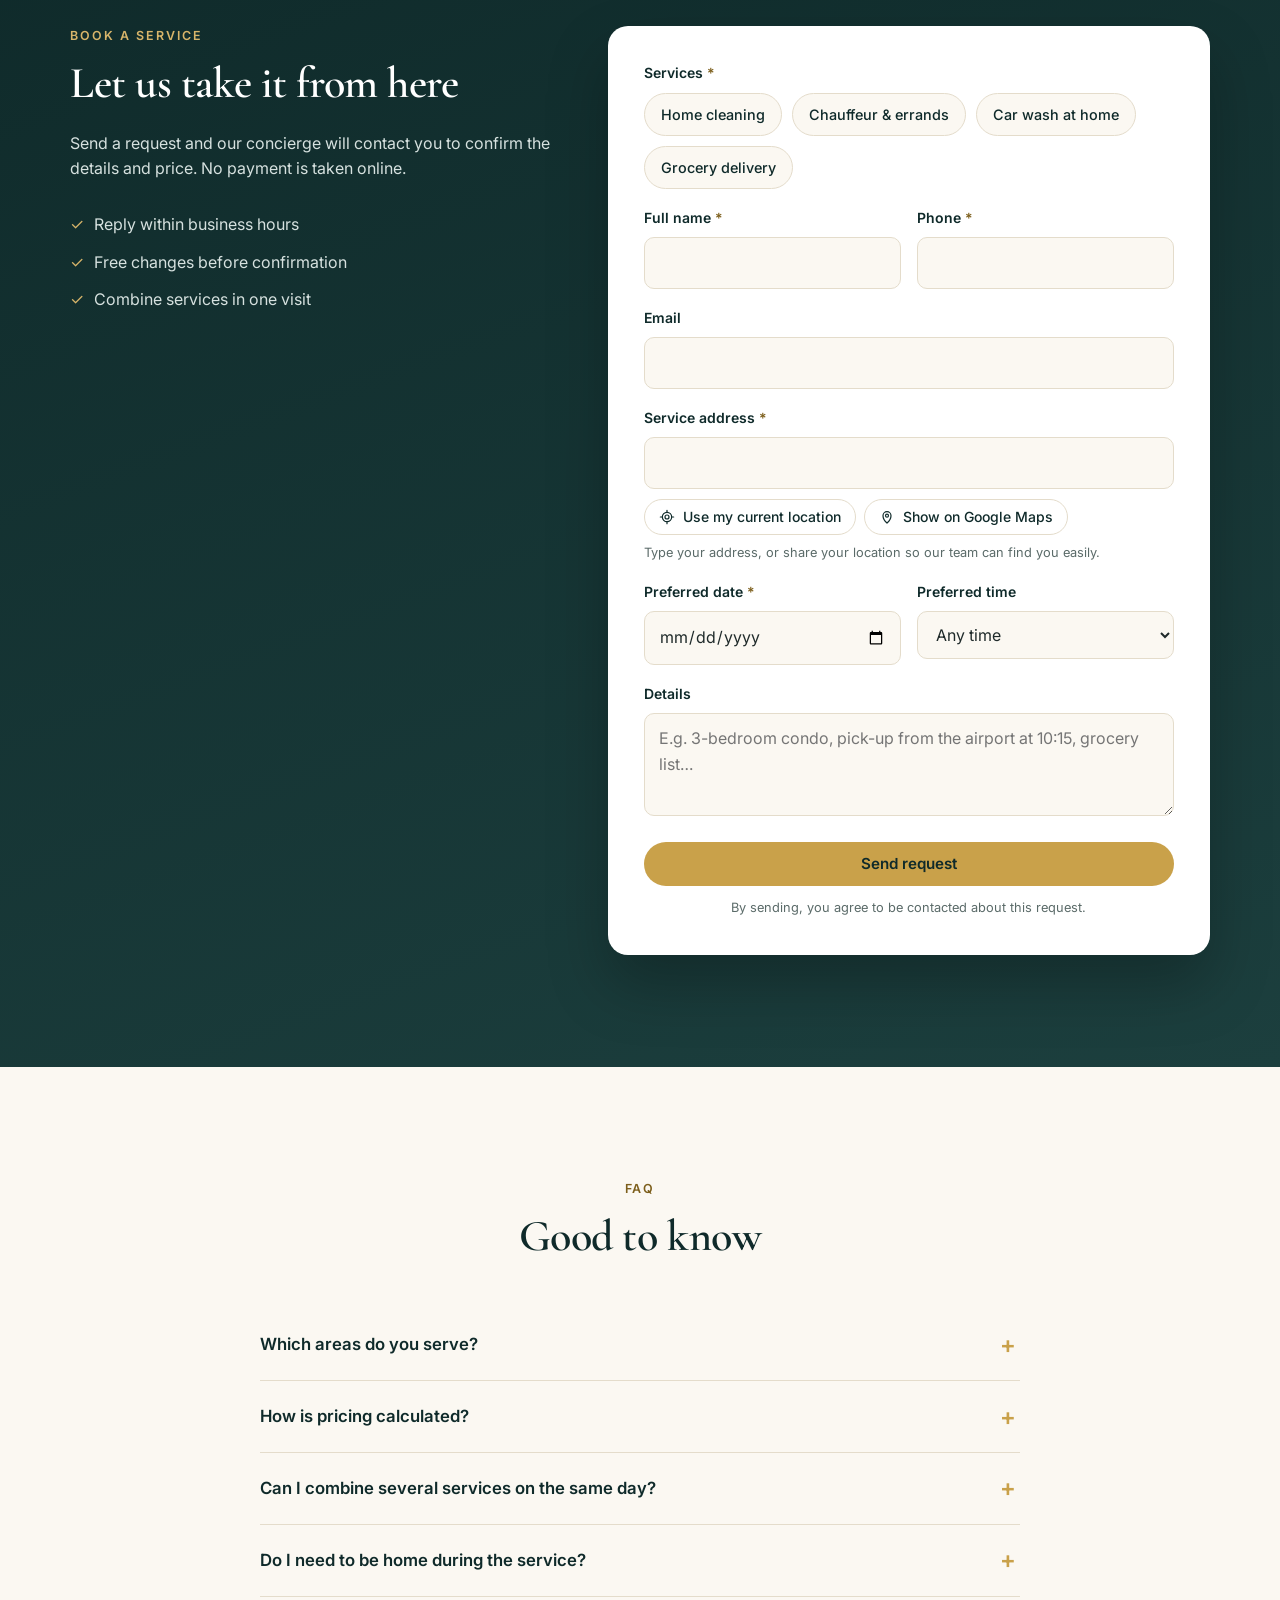
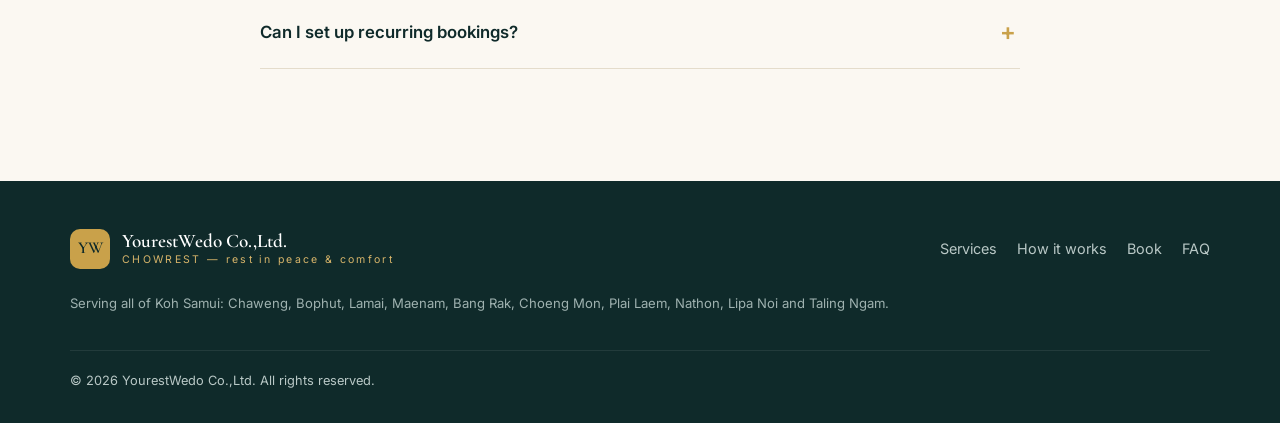
==== commit a591ac6f: "Add a villa check page for Koh Samui owners who are away New landing page at /villa-check-koh-samui " ====
--- a/public/index.html
+++ b/public/index.html
@@ -142,7 +142,7 @@
               <li>Pick up, buy and deliver items</li>
               <li>Documents, site checks and moving help</li>
             </ul>
-            <div class="service-links"><a class="service-link" href="chauffeur.html">Details →</a><a class="service-link" href="koh-samui-airport-transfer">Airport transfers →</a><a class="service-link" href="#book" data-service="chauffeur">Book a ride or errand →</a></div>
+            <div class="service-links"><a class="service-link" href="chauffeur.html">Details →</a><a class="service-link" href="koh-samui-airport-transfer">Airport transfers →</a><a class="service-link" href="villa-check-koh-samui">Villa check →</a><a class="service-link" href="#book" data-service="chauffeur">Book a ride or errand →</a></div>
           </article>
 
           <article class="service">
